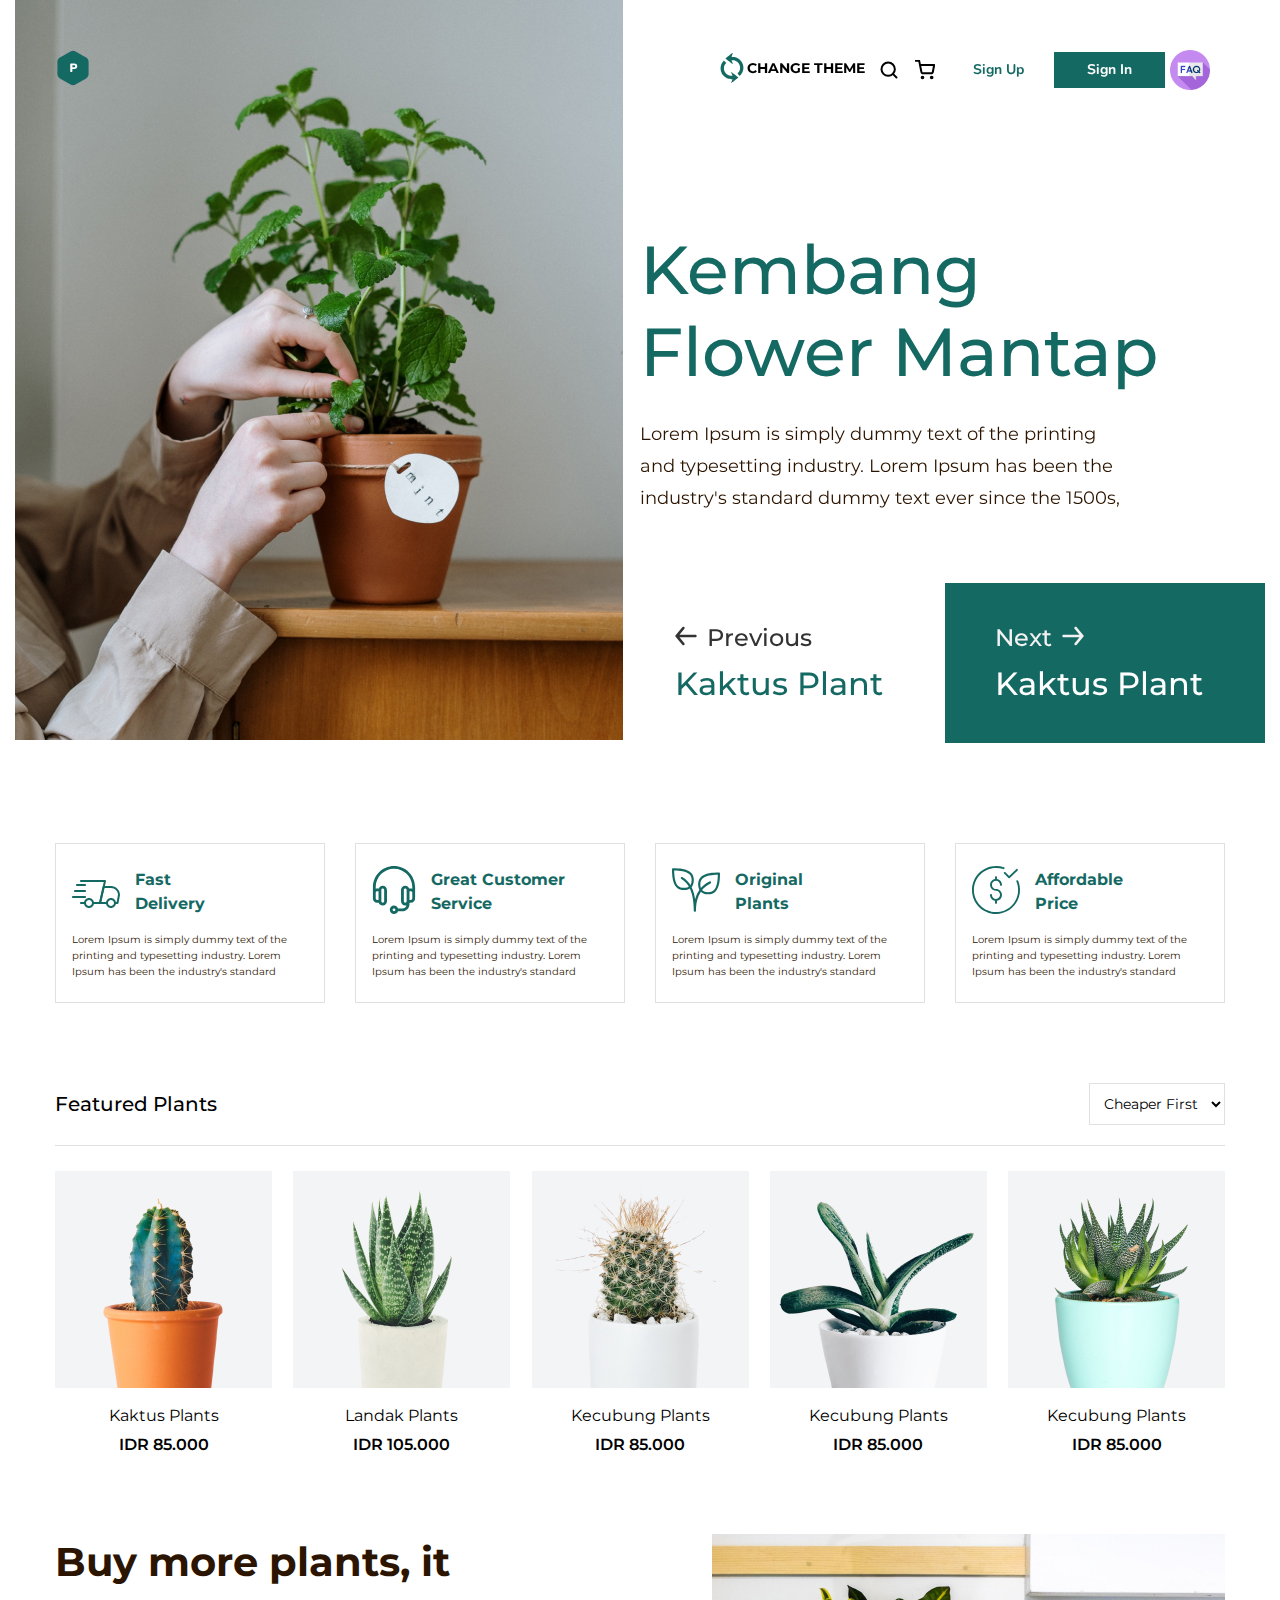
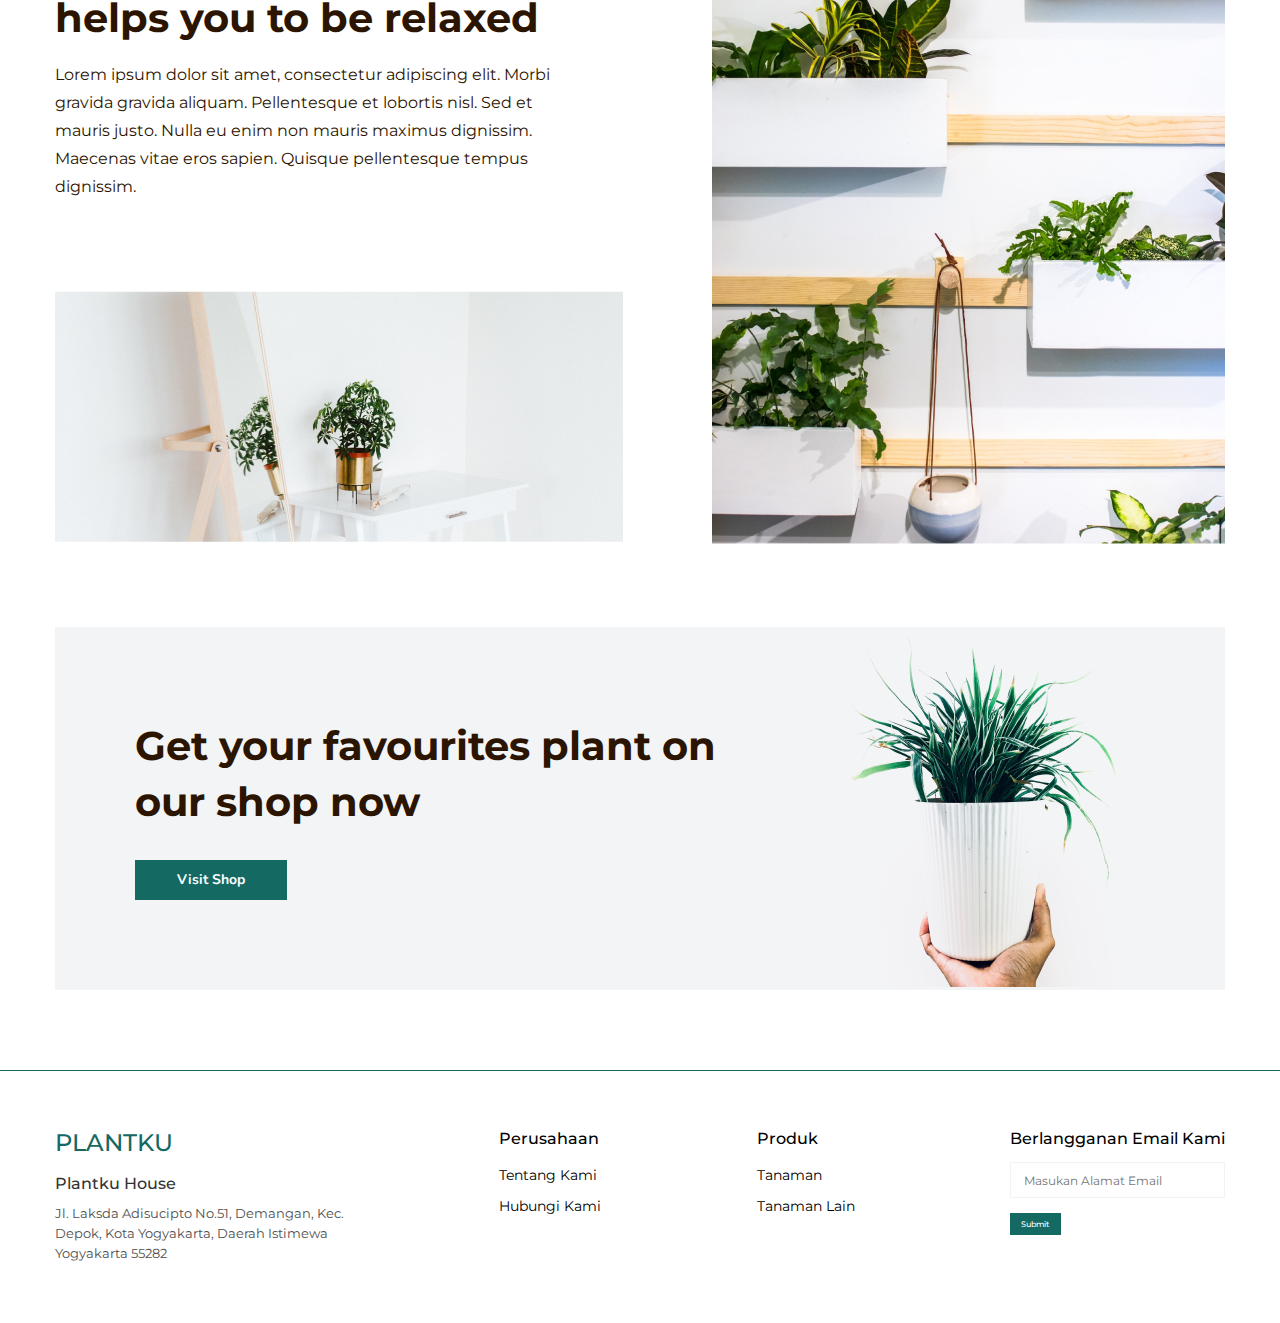
==== index.html @ d83f281a "First build. Added main page and FAQ modal window" ====
<!DOCTYPE html>
<html lang="en">
<head>
    <meta charset="UTF-8">
    <meta name="viewport" content="width=device-width, initial-scale=1.0">
    <title>Plant Shop</title>
    <link rel="preconnect" href="https://fonts.googleapis.com">
<link rel="preconnect" href="https://fonts.gstatic.com" crossorigin>
<link href="https://fonts.googleapis.com/css2?family=Montserrat:ital,wght@0,100..900;1,100..900&display=swap" rel="stylesheet">
<link rel="preconnect" href="https://fonts.gstatic.com" crossorigin>
<link href="https://fonts.googleapis.com/css2?family=Montserrat:ital,wght@0,100..900;1,100..900&family=Nunito:ital,wght@0,200..1000;1,200..1000&display=swap" rel="stylesheet">
<link rel="stylesheet" href="assets/css/itc-slider.css">
    <link rel="stylesheet" href="assets/css/style.css">
<link rel = "stylesheet" href = assets/css/FAQStyle.css>
</head>
<body>
    <!-- Header -->
<header class="header">
    <!-- Container -->
    <div class="container">
        <!-- Header wrap -->
        <div class="header-wrap">
            <!-- Logo -->
            <div class="logo">
                <svg width="36" height="36" viewBox="0 0 36 36" fill="none" xmlns="http://www.w3.org/2000/svg">
                    <path d="M15.5 1.44338C17.047 0.550211 18.953 0.550212 20.5 1.44338L31.0885 7.55662C32.6355 8.44979 33.5885 10.1004 33.5885 11.8868V24.1132C33.5885 25.8996 32.6355 27.5502 31.0885 28.4434L20.5 34.5566C18.953 35.4498 17.047 35.4498 15.5 34.5566L4.91154 28.4434C3.36454 27.5502 2.41154 25.8996 2.41154 24.1132V11.8868C2.41154 10.1004 3.36454 8.44979 4.91154 7.55662L15.5 1.44338Z" fill="#156963"/>
                    <path d="M16.2995 22.072C15.9635 22.072 15.6955 21.976 15.4955 21.784C15.3035 21.584 15.2075 21.316 15.2075 20.98V14.56C15.2075 14.232 15.2955 13.98 15.4715 13.804C15.6475 13.628 15.8995 13.54 16.2275 13.54H19.2995C20.2355 13.54 20.9635 13.78 21.4835 14.26C22.0035 14.732 22.2635 15.392 22.2635 16.24C22.2635 17.08 21.9995 17.74 21.4715 18.22C20.9515 18.7 20.2275 18.94 19.2995 18.94H17.4155V20.98C17.4155 21.316 17.3155 21.584 17.1155 21.784C16.9155 21.976 16.6435 22.072 16.2995 22.072ZM18.9995 17.284C19.4075 17.284 19.7075 17.2 19.8995 17.032C20.0995 16.864 20.1995 16.604 20.1995 16.252C20.1995 15.556 19.7995 15.208 18.9995 15.208H17.4155V17.284H18.9995Z" fill="white"/>
                    </svg> 
            </div>
            <div class="header-buttons">
                <button id="themeToggle" class="change-theme">
                    <div class="change-theme__icon">
                        <svg version="1.0" xmlns="http://www.w3.org/2000/svg"
                        width="30px" height="30px" viewBox="0 0 900.000000 980.000000"
                        preserveAspectRatio="xMidYMid meet">
                       
                       <g transform="translate(0.000000,980.000000) scale(0.100000,-0.100000)"
                       fill="#156963" stroke="none">
                       <path d="M4635 9778 c-162 -119 -1893 -1456 -2122 -1640 -178 -143 -189 -114
                       145 -380 273 -217 351 -277 734 -575 192 -149 293 -227 632 -488 408 -312 632
                       -475 657 -475 15 0 38 11 54 27 22 23 26 34 22 64 -5 40 -150 427 -299 804
                       -55 138 -109 272 -119 299 l-20 48 258 -6 c573 -16 679 -32 992 -153 495 -190
                       914 -532 1207 -983 357 -551 466 -1276 292 -1953 -98 -386 -305 -744 -617
                       -1072 -53 -55 -110 -116 -129 -136 l-33 -36 172 -204 c254 -301 453 -530 488
                       -563 l30 -29 40 27 c59 41 302 293 425 441 368 443 634 1029 735 1620 36 211
                       42 275 48 510 19 777 -199 1486 -657 2137 -191 272 -495 581 -775 788 -441
                       327 -948 545 -1485 639 -205 36 -326 44 -662 44 -181 0 -328 1 -328 3 0 2 68
                       176 151 386 163 415 275 715 285 764 8 39 -8 69 -49 94 -39 24 -35 24 -72 -2z"/>
                       <path d="M1743 7213 c-281 -302 -441 -527 -603 -853 -185 -371 -298 -753 -352
                       -1195 -20 -166 -17 -654 6 -820 90 -668 334 -1248 739 -1755 472 -592 1106
                       -1010 1848 -1220 268 -76 471 -103 884 -120 276 -11 365 -18 385 -30 11 -7
                       -20 -95 -139 -399 -257 -657 -289 -753 -261 -786 24 -28 58 -37 88 -21 142 73
                       2150 1626 2256 1744 26 29 15 63 -35 112 -94 91 -1278 995 -1979 1511 -268
                       197 -266 196 -314 158 -25 -19 -27 -26 -20 -63 8 -50 68 -221 159 -451 189
                       -481 266 -687 260 -694 -9 -8 -330 -6 -505 3 -358 19 -644 96 -970 261 -247
                       126 -455 281 -655 487 -272 280 -458 591 -579 965 -84 264 -112 481 -102 803
                       9 297 35 458 111 685 125 373 288 644 572 948 l64 68 -37 42 c-91 103 -696
                       737 -703 737 -4 0 -57 -53 -118 -117z"/>
                       </g>
                       </svg>
                    </div>
                    <div class="change-theme__text">Change theme</div>
                    </button>
                <div class="header-buttons__item">
                    <div class="search">
                        <button class="search__btn">
                            <svg width="20" height="20" viewBox="0 0 20 20" fill="none" xmlns="http://www.w3.org/2000/svg">
                                <path d="M9.16667 15.8333C12.8486 15.8333 15.8333 12.8486 15.8333 9.16667C15.8333 5.48477 12.8486 2.5 9.16667 2.5C5.48477 2.5 2.5 5.48477 2.5 9.16667C2.5 12.8486 5.48477 15.8333 9.16667 15.8333Z" stroke="#000000" stroke-width="2" stroke-linecap="round" stroke-linejoin="round"/>
                                <path d="M17.5 17.5L13.875 13.875" stroke="#000000" stroke-width="2" stroke-linecap="round" stroke-linejoin="round"/>
                                </svg>                                
                            </button>
                    </div>
                    <div class="cart">
                        <button class="cart__btn">
                            <svg width="20" height="20" viewBox="0 0 20 20" fill="none" xmlns="http://www.w3.org/2000/svg">
                                <g clip-path="url(#clip0_0_102)">
                                <path d="M7.50002 18.3333C7.96026 18.3333 8.33335 17.9602 8.33335 17.5C8.33335 17.0397 7.96026 16.6666 7.50002 16.6666C7.03978 16.6666 6.66669 17.0397 6.66669 17.5C6.66669 17.9602 7.03978 18.3333 7.50002 18.3333Z" stroke="black" stroke-width="2" stroke-linecap="round" stroke-linejoin="round"/>
                                <path d="M16.6666 18.3333C17.1269 18.3333 17.5 17.9602 17.5 17.5C17.5 17.0397 17.1269 16.6666 16.6666 16.6666C16.2064 16.6666 15.8333 17.0397 15.8333 17.5C15.8333 17.9602 16.2064 18.3333 16.6666 18.3333Z" stroke="black" stroke-width="2" stroke-linecap="round" stroke-linejoin="round"/>
                                <path d="M0.833313 0.833374H4.16665L6.39998 11.9917C6.47618 12.3754 6.6849 12.72 6.9896 12.9653C7.2943 13.2106 7.67556 13.3409 8.06665 13.3334H16.1666C16.5577 13.3409 16.939 13.2106 17.2437 12.9653C17.5484 12.72 17.7571 12.3754 17.8333 11.9917L19.1666 5.00004H4.99998" stroke="black" stroke-width="2" stroke-linecap="round" stroke-linejoin="round"/>
                                </g>
                                <defs>
                                <clipPath id="clip0_0_102">
                                <rect width="20" height="20" fill="white"/>
                                </clipPath>
                                </defs>
                                </svg>
                                
                        </button>
                    </div>
                    <div class="mobile-menu">
                        <span class="mobile-menu__item"></span>
                    </div>
                </div>
                <div class="header-buttons__item header-buttons__item--mobile">
<div class="sign-up"><a href="#" class="header-buttons__link sign-up--color js-open-modal" data-modal="1">Sign Up</a>  </div>
<div class="sign-in"><a href="#" class="header-buttons__link sign-in--color js-open-modal sign-in--bg" data-modal="2">Sign In</a></div>
                </div>
                <div class="header-buttonsFAQ">
                    <button id="FAQButton" class="FAQWindow">
                        <img src="assets\img\FAQ\faq.png" alt="FAQ Button">
                    </button>
                </div>
            </div>
        </div>
       <nav class="mobile-nav">
        <div class="mobile-nav__wrap">
            <div class="mobile-nav-items">
                <div class="mobile-nav__item">
                    <a href="#" class="mobile-nav__link">Главная</a>
                </div>
                <div class="mobile-nav__item">
                    <a href="#" class="mobile-nav__link">О нас</a>
                </div>
                <div class="mobile-nav__item">
                    <a href="#" class="mobile-nav__link">Товары</a>
                </div>
                <div class="mobile-nav__item">
                    <a href="#" class="mobile-nav__link">Контакты</a>
                </div>
            </div>
            <div class="mobile-nav-items mobile-nav__output">
                <div class="mobile-nav__item">
                    <a href="#" class="mobile-nav__link">Вход</a>
                </div>
                <div class="mobile-nav__item">
                    <a href="#" class="mobile-nav__link">Регистрация</a>
                </div>
            </div>
        </div>
       </nav>
    </div>
</header>
<!-- / end Header -->
<!-- Slider -->
<div class="slider">
    <!-- Container fluid -->
    <div class="container-fluid">
        <!-- Slider container -->
        <div class="itc-slider">
            <!-- Slider wrapper -->
            <div class="itc-slider-wrapper">
                <!-- Slider items -->
              <div class="itc-slider-items">
                <!-- Slider item -->
                <div class="itc-slider-item">
                    <div class="slider-item">
                        <div class="slider-item__image">
                            <img src="assets/img/slider/1.jpg" alt="" class="slider-item__img">
                        </div>
                        <div class="slider-item__content">
                            <div class="slider-item__content--title">
                                Kembang <br> Flower Mantap
                            </div>
                            <div class="slider-item__content--text">
                                Lorem Ipsum is simply dummy text of the printing <br> and typesetting industry. Lorem Ipsum has been the <br> industry's standard dummy text ever since the 1500s, 
                            </div>
                        </div>
                    </div>
                </div>
                 <!-- / end Slider item -->
                 <!-- Slider item -->
                <div class="itc-slider-item">
                    <div class="slider-item">
                        <div class="slider-item__image">
                            <img src="assets/img/slider/1.jpg" alt="" class="slider-item__img">
                        </div>
                        <div class="slider-item__content">
                            <div class="slider-item__content--title">
                                Kembang <br> Flower Mantap
                            </div>
                            <div class="slider-item__content--text">
                                Lorem Ipsum is simply dummy text of the printing <br> and typesetting industry. Lorem Ipsum has been the <br> industry's standard dummy text ever since the 1500s, 
                            </div>
                        </div>
                    </div>
                </div>
                <!-- /end Slider item -->
                <!-- Slider item -->
                <div class="itc-slider-item">
                    <div class="slider-item">
                        <div class="slider-item__image">
                            <img src="assets/img/slider/1.jpg" alt="" class="slider-item__img">
                        </div>
                        <div class="slider-item__content">
                            <div class="slider-item__content--title">
                                Kembang <br> Flower Mantap
                            </div>
                            <div class="slider-item__content--text">
                                Lorem Ipsum is simply dummy text of the printing <br> and typesetting industry. Lorem Ipsum has been the <br> industry's standard dummy text ever since the 1500s, 
                            </div>
                        </div>
                    </div>
                </div>
                <!-- /end Slider item -->
              </div>
              <!-- /end  Slider items -->
            </div>
            <!-- / end Slider wrapper -->
            <div class="slider-buttons">
                <div class="slider-buttons__items">
                    <button class="itc-slider-btn itc-slider-btn-prev">
                        <div class="slider__btn">
                            <div class="slider__btn--icon">
                                <svg width="22" height="20" viewBox="0 0 22 20" fill="none" xmlns="http://www.w3.org/2000/svg">
                                    <path d="M20.3331 8.66665H4.51982L9.35982 2.85331C9.58614 2.58103 9.69502 2.22998 9.66251 1.87742C9.63001 1.52485 9.45877 1.19963 9.18649 0.973314C8.9142 0.746996 8.56316 0.638114 8.21059 0.67062C7.85802 0.703126 7.5328 0.874359 7.30648 1.14665L0.639819 9.14665C0.594967 9.21028 0.554858 9.27713 0.519819 9.34665C0.519819 9.41331 0.51982 9.45331 0.426486 9.51998C0.366051 9.67286 0.334408 9.8356 0.333153 9.99998C0.334408 10.1644 0.366051 10.3271 0.426486 10.48C0.426486 10.5466 0.426486 10.5866 0.519819 10.6533C0.554858 10.7228 0.594967 10.7897 0.639819 10.8533L7.30648 18.8533C7.43185 19.0038 7.58883 19.1249 7.76628 19.2078C7.94373 19.2908 8.13727 19.3336 8.33315 19.3333C8.64469 19.3339 8.9466 19.2254 9.18649 19.0266C9.3215 18.9147 9.4331 18.7772 9.5149 18.6221C9.5967 18.467 9.6471 18.2972 9.6632 18.1226C9.6793 17.948 9.66079 17.7719 9.60873 17.6044C9.55667 17.4369 9.47209 17.2814 9.35982 17.1466L4.51982 11.3333H20.3331C20.6868 11.3333 21.0259 11.1928 21.276 10.9428C21.526 10.6927 21.6665 10.3536 21.6665 9.99998C21.6665 9.64636 21.526 9.30722 21.276 9.05717C21.0259 8.80712 20.6868 8.66665 20.3331 8.66665Z" fill="#333333"/>
                                    </svg>
                                    
                                    
                            </div>
                            <div class="slider__btn--text prev-btn">
                                Previous
                            </div>
                        </div>
                        <div class="slider-name prev-name">Kaktus Plant</div>
                    </button>
                </div>
                <div class="slider-buttons__items">
                    <button class="itc-slider-btn itc-slider-btn-next slider-next-bg">
                        <div class="slider__btn">
                            <div class="slider__btn--text next-btn">
                                Next
                            </div>
                            <div class="slider__btn--icon">
                                <svg width="22" height="20" viewBox="0 0 22 20" fill="none" xmlns="http://www.w3.org/2000/svg">
                                    <path d="M1.6666 11.3334H17.4799L12.6399 17.1467C12.4136 17.419 12.3047 17.77 12.3372 18.1226C12.3697 18.4752 12.541 18.8004 12.8133 19.0267C13.0856 19.253 13.4366 19.3619 13.7892 19.3294C14.1417 19.2969 14.4669 19.1256 14.6933 18.8534L21.3599 10.8534C21.4048 10.7897 21.4449 10.7229 21.4799 10.6534C21.4799 10.5867 21.4799 10.5467 21.5733 10.48C21.6337 10.3271 21.6653 10.1644 21.6666 10C21.6653 9.83563 21.6337 9.6729 21.5733 9.52002C21.5733 9.45335 21.5733 9.41335 21.4799 9.34669C21.4449 9.27717 21.4048 9.21032 21.3599 9.14669L14.6933 1.14669C14.5679 0.996178 14.4109 0.875137 14.2335 0.792175C14.056 0.709213 13.8625 0.666368 13.6666 0.666687C13.3551 0.666079 13.0531 0.774578 12.8133 0.973352C12.6783 1.08529 12.5666 1.22275 12.4848 1.37788C12.403 1.53301 12.3526 1.70275 12.3365 1.87739C12.3204 2.05203 12.339 2.22812 12.391 2.39559C12.4431 2.56306 12.5277 2.71862 12.6399 2.85335L17.4799 8.66669H1.6666C1.31298 8.66669 0.973837 8.80716 0.723789 9.05721C0.47374 9.30726 0.333265 9.6464 0.333265 10C0.333265 10.3536 0.47374 10.6928 0.723789 10.9428C0.973837 11.1929 1.31298 11.3334 1.6666 11.3334Z" fill="#F2F2F2"/>
                                    </svg>                                      
                            </div>
                           
                        </div>
                        <div class="slider-name next-name">Kaktus Plant</div>
                    </button>
                </div>
                
            </div>
            <!-- Кнопки для перехода к предыдущему и следующему слайду -->
            
          </div>
          <!-- / end Slider container -->
    </div>
    <!-- / end Container fluid -->
</div>
<!-- / end Slider -->
<!-- features -->
<div class="features">
    <div class="container">
        <div class="features-items">
            <!-- features item -->
            <div class="features-item">
                <div class="features-item__header">
                    <div class="features-item__icon">
                        <svg width="48" height="48" viewBox="0 0 48 48" fill="none" xmlns="http://www.w3.org/2000/svg">
                            <g clip-path="url(#clip0_0_20)">
                            <path d="M13.0001 38H9.00006C8.44806 38 8.00006 37.552 8.00006 37C8.00006 36.448 8.44806 36 9.00006 36H13.0001C13.5521 36 14.0001 36.448 14.0001 37C14.0001 37.552 13.5521 38 13.0001 38Z" fill="#156963"/>
                            <path d="M45.5 38H43C42.448 38 42 37.552 42 37C42 36.448 42.448 36 43 36H44.67L46.018 28.816C46 25.14 42.86 22 39 22H32.434L29.252 36H35C35.552 36 36 36.448 36 37C36 37.552 35.552 38 35 38H28C27.696 38 27.408 37.862 27.218 37.624C27.028 37.388 26.956 37.076 27.024 36.78L30.66 20.78C30.764 20.322 31.168 20 31.636 20H39C43.962 20 48 24.038 48 29L46.482 37.184C46.394 37.658 45.982 38 45.5 38Z" fill="#156963"/>
                            <path d="M38.9999 42C36.2439 42 33.9999 39.758 33.9999 37C33.9999 34.242 36.2439 32 38.9999 32C41.7559 32 43.9999 34.242 43.9999 37C43.9999 39.758 41.7559 42 38.9999 42ZM38.9999 34C37.3459 34 35.9999 35.346 35.9999 37C35.9999 38.654 37.3459 40 38.9999 40C40.6539 40 41.9999 38.654 41.9999 37C41.9999 35.346 40.6539 34 38.9999 34Z" fill="#156963"/>
                            <path d="M17 42C14.244 42 12 39.758 12 37C12 34.242 14.244 32 17 32C19.756 32 22 34.242 22 37C22 39.758 19.756 42 17 42ZM17 34C15.346 34 14 35.346 14 37C14 38.654 15.346 40 17 40C18.654 40 20 38.654 20 37C20 35.346 18.654 34 17 34Z" fill="#156963"/>
                            <path d="M12.9999 20H4.99994C4.44794 20 3.99994 19.552 3.99994 19C3.99994 18.448 4.44794 18 4.99994 18H12.9999C13.5519 18 13.9999 18.448 13.9999 19C13.9999 19.552 13.5519 20 12.9999 20Z" fill="#156963"/>
                            <path d="M13.0001 26H3.00006C2.44806 26 2.00006 25.552 2.00006 25C2.00006 24.448 2.44806 24 3.00006 24H13.0001C13.5521 24 14.0001 24.448 14.0001 25C14.0001 25.552 13.5521 26 13.0001 26Z" fill="#156963"/>
                            <path d="M13 32H1C0.448 32 0 31.552 0 31C0 30.448 0.448 30 1 30H13C13.552 30 14 30.448 14 31C14 31.552 13.552 32 13 32Z" fill="#156963"/>
                            <path d="M28.0001 38H21.0001C20.4481 38 20.0001 37.552 20.0001 37C20.0001 36.448 20.4481 36 21.0001 36H27.2021L31.7461 16H9.00006C8.44806 16 8.00006 15.552 8.00006 15C8.00006 14.448 8.44806 14 9.00006 14H33.0001C33.3041 14 33.5921 14.138 33.7821 14.376C33.9721 14.612 34.0441 14.924 33.9761 15.22L28.9761 37.22C28.8721 37.678 28.4661 38 28.0001 38Z" fill="#156963"/>
                            </g>
                            <defs>
                            <clipPath id="clip0_0_20">
                            <rect width="48" height="48" fill="white"/>
                            </clipPath>
                            </defs>
                            </svg>
                            
                    </div>
                    <div class="features-item__title">Fast <br> Delivery</div>
                </div>
                <div class="features-item__text">
                    Lorem Ipsum is simply dummy text of the printing and typesetting industry. Lorem Ipsum has been the industry's standard 
                </div>
            </div>
            <!-- / end features item -->
            <!-- features item -->
            <div class="features-item">
                <div class="features-item__header">
                    <div class="features-item__icon">
                        <svg width="44" height="48" viewBox="0 0 44 48" fill="none" xmlns="http://www.w3.org/2000/svg">
                            <path d="M22 0C10.3689 0 0.90625 9.46266 0.90625 21.0938C0.90625 22.3827 0.90625 32.3539 0.90625 32.5312C0.90625 34.8575 2.79878 36.75 5.125 36.75H6.77313C7.35363 38.3867 8.91672 39.5625 10.75 39.5625C13.0762 39.5625 14.9688 37.67 14.9688 35.3438V23.9062C14.9688 21.58 13.0762 19.6875 10.75 19.6875C8.91672 19.6875 7.35363 20.8633 6.77313 22.5H5.125C4.63197 22.5 4.15891 22.5858 3.71875 22.7419V21.0938C3.71875 11.0135 11.9197 2.8125 22 2.8125C32.0803 2.8125 40.2812 11.0135 40.2812 21.0938V22.7419C39.8411 22.5858 39.368 22.5 38.875 22.5H37.2269C36.6464 20.8633 35.0833 19.6875 33.25 19.6875C30.9238 19.6875 29.0312 21.58 29.0312 23.9062V35.3438C29.0312 37.67 30.9238 39.5625 33.25 39.5625C33.6757 39.5625 34.0867 39.4986 34.4745 39.3807C33.9484 41.1115 32.338 42.375 30.4375 42.375H25.9769C25.3964 40.7383 23.8333 39.5625 22 39.5625C19.6738 39.5625 17.7812 41.455 17.7812 43.7812C17.7812 46.1075 19.6738 48 22 48C23.8333 48 25.3964 46.8242 25.9769 45.1875H30.4375C34.3145 45.1875 37.4688 42.0333 37.4688 38.1562V36.75H38.875C41.2012 36.75 43.0938 34.8575 43.0938 32.5312C43.0938 32.3565 43.0938 22.3817 43.0938 21.0938C43.0938 9.46266 33.6311 0 22 0ZM9.34375 23.9062C9.34375 23.1308 9.97459 22.5 10.75 22.5C11.5254 22.5 12.1562 23.1308 12.1562 23.9062V35.3438C12.1562 36.1192 11.5254 36.75 10.75 36.75C9.97459 36.75 9.34375 36.1192 9.34375 35.3438V23.9062ZM5.125 25.3125H6.53125V33.9375H5.125C4.34959 33.9375 3.71875 33.3067 3.71875 32.5312V26.7188C3.71875 25.9433 4.34959 25.3125 5.125 25.3125ZM22 45.1875C21.2246 45.1875 20.5938 44.5567 20.5938 43.7812C20.5938 43.0058 21.2246 42.375 22 42.375C22.7754 42.375 23.4062 43.0058 23.4062 43.7812C23.4062 44.5567 22.7754 45.1875 22 45.1875ZM34.6562 35.3438C34.6562 36.1192 34.0254 36.75 33.25 36.75C32.4746 36.75 31.8438 36.1192 31.8438 35.3438V23.9062C31.8438 23.1308 32.4746 22.5 33.25 22.5C34.0254 22.5 34.6562 23.1308 34.6562 23.9062V35.3438ZM40.2812 32.5312C40.2812 33.3067 39.6504 33.9375 38.875 33.9375H37.4688V25.3125H38.875C39.6504 25.3125 40.2812 25.9433 40.2812 26.7188V32.5312Z" fill="#156963"/>
                            </svg>                            
                            
                    </div>
                    <div class="features-item__title">Great Customer <br> Service</div>
                </div>
                <div class="features-item__text">
                    Lorem Ipsum is simply dummy text of the printing and typesetting industry. Lorem Ipsum has been the industry's standard 
                </div>
            </div>
            <!-- / end features item -->
             <!-- features item -->
             <div class="features-item">
                <div class="features-item__header">
                    <div class="features-item__icon">
                        <svg width="48" height="48" viewBox="0 0 48 48" fill="none" xmlns="http://www.w3.org/2000/svg">
                            <g clip-path="url(#clip0_0_45)">
                            <path d="M19.2976 6.88197C15.1042 2.69072 6.89824 2.20471 1.0898 2.20471C0.488251 2.20471 0 2.69286 0 3.29441C0 9.10285 0.483858 17.3088 4.67726 21.5023C6.44708 23.2721 9.16061 24.0633 11.8501 24.0633C14.7729 24.0633 17.6695 23.1283 19.2976 21.5002C22.4209 18.3769 22.9942 10.5763 19.2976 6.88197ZM17.7567 19.9614C15.4246 22.2912 8.94922 22.6901 6.22047 19.9614C2.83562 16.5766 2.24928 9.70011 2.18604 4.39076C7.4954 4.454 14.3719 5.04022 17.7566 8.42508C20.4855 11.1538 20.0866 17.6315 17.7567 19.9614Z" fill="#156963"/>
                            <path d="M46.9104 6.51575C41.102 6.51575 32.896 6.9996 28.7025 11.193C25.0061 14.8873 25.5792 22.6879 28.7025 25.8112C30.3306 27.4372 33.2251 28.3722 36.1479 28.3722C38.8374 28.3722 41.5488 27.5832 43.3229 25.8135C47.5141 21.6201 48.0001 13.4141 48.0001 7.60555C48.0002 7.004 47.512 6.51575 46.9104 6.51575ZM41.7776 24.2702C39.0489 26.999 32.5712 26.6001 30.2414 24.2702C27.9115 21.9403 27.5126 15.4627 30.2414 12.734C33.6262 9.34911 40.5026 8.76289 45.812 8.69965C45.7488 14.0111 45.1625 20.8876 41.7776 24.2702Z" fill="#156963"/>
                            <path d="M39.0397 15.9489C38.7825 15.4018 38.0458 15.2144 37.5031 15.4671C29.1446 19.3969 25.0383 26.2493 23.1726 33.2936C20.8644 18.3157 14.1885 13.7496 11.3573 11.8121C11.0042 11.5701 10.7296 11.3936 10.5771 11.2432C10.152 10.8182 9.46109 10.8182 9.03608 11.2432C8.61107 11.6682 8.61107 12.3592 9.03608 12.7842C9.25186 12.9978 9.62456 13.2659 10.128 13.6102C13.3189 15.7919 21.7951 21.5917 21.7951 44.7057C21.7951 45.3073 22.2833 45.7955 22.8849 45.7955C23.4864 45.7955 23.9747 45.3073 23.9747 44.708C23.9747 35.3687 26.4834 23.0564 38.4316 17.4419C38.4316 17.4398 38.6081 17.3569 38.6081 17.3569C39.1508 17.0997 39.2968 16.4937 39.0397 15.9489Z" fill="#156963"/>
                            </g>
                            <defs>
                            <clipPath id="clip0_0_45">
                            <rect width="48" height="48" fill="white"/>
                            </clipPath>
                            </defs>
                            </svg>
                                                    
                            
                    </div>
                    <div class="features-item__title">Original <br> Plants</div>
                </div>
                <div class="features-item__text">
                    Lorem Ipsum is simply dummy text of the printing and typesetting industry. Lorem Ipsum has been the industry's standard 
                </div>
            </div>
            <!-- / end features item -->
             <!-- features item -->
             <div class="features-item">
                <div class="features-item__header">
                    <div class="features-item__icon">
                        <svg width="48" height="48" viewBox="0 0 48 48" fill="none" xmlns="http://www.w3.org/2000/svg">
                            <g clip-path="url(#clip0_0_61)">
                            <path d="M24 47.9999C37.2341 47.9999 48 37.234 48 23.9999C48.0058 20.8256 47.3782 17.6821 46.1531 14.7536C46.0244 14.4379 45.7357 14.2149 45.3978 14.171C45.0593 14.1265 44.723 14.2668 44.5169 14.5386C44.3114 14.8108 44.2669 15.1726 44.4015 15.4861C45.5297 18.1826 46.1075 21.0772 46.1017 23.9999C46.1017 36.1869 36.187 46.1016 24 46.1016C11.813 46.1016 1.8983 36.1869 1.8983 23.9999C1.8983 11.8129 11.813 1.8982 24 1.8982C26.4767 1.89502 28.9364 2.30922 31.2754 3.12384C31.5959 3.23771 31.9534 3.17098 32.2113 2.94905C32.4693 2.72765 32.589 2.38443 32.5249 2.05021C32.4608 1.716 32.2225 1.44163 31.9004 1.33146C29.3602 0.446928 26.6896 -0.00328333 24 -0.000105363C10.7659 -0.000105363 0 10.7658 0 23.9999C0 37.234 10.7659 47.9999 24 47.9999Z" fill="#156963"/>
                            <path d="M33.4094 6.17269C33.0387 5.80193 32.4375 5.80193 32.0667 6.17269C31.6965 6.54345 31.6965 7.14462 32.0667 7.51538L36.4836 11.9322C36.8485 12.2972 37.4375 12.3035 37.8104 11.9471L45.5969 4.51009C45.8459 4.2765 45.9502 3.92746 45.8708 3.59589C45.7908 3.26432 45.5392 3.00055 45.2113 2.90574C44.884 2.81093 44.5307 2.89939 44.286 3.1372L37.17 9.93381L33.4094 6.17269Z" fill="#156963"/>
                            <path d="M24 14.8194C26.2405 14.822 28.0562 16.6377 28.0588 18.8782C28.0588 19.4025 28.4836 19.8273 29.008 19.8273C29.5323 19.8273 29.9571 19.4025 29.9571 18.8782C29.9534 15.956 27.8332 13.4666 24.9492 12.9974V11.1186C24.9492 10.5943 24.5244 10.1695 24 10.1695C23.4756 10.1695 23.0509 10.5943 23.0509 11.1186V12.9974C19.9862 13.4936 17.8162 16.2595 18.0646 19.3543C18.3125 22.4486 20.8957 24.8337 24 24.8347C26.232 24.8347 28.0456 26.6372 28.0583 28.8697C28.0715 31.1017 26.2791 32.9253 24.0472 32.9513C24.0313 32.9502 24.0159 32.9486 24 32.9486C23.9841 32.9486 23.9688 32.9502 23.9529 32.9513C21.7309 32.9232 19.9439 31.1155 19.9412 28.8935C19.9412 28.3692 19.5164 27.9444 18.9921 27.9444C18.4677 27.9444 18.0429 28.3692 18.0429 28.8935C18.0466 31.8157 20.1663 34.3051 23.0509 34.7744V36.8814C23.0509 37.4057 23.4756 37.8305 24 37.8305C24.5244 37.8305 24.9492 37.4057 24.9492 36.8814V34.7744C28.0143 34.2797 30.1854 31.5127 29.937 28.4179C29.6891 25.3231 27.1049 22.9375 24 22.9375C22.5445 22.9454 21.1955 22.1737 20.4656 20.9147C19.7352 19.6552 19.7352 18.1017 20.4656 16.8422C21.1955 15.5832 22.5445 14.8114 24 14.8199V14.8194Z" fill="#156963"/>
                            </g>
                            <defs>
                            <clipPath id="clip0_0_61">
                            <rect width="48" height="48" fill="white"/>
                            </clipPath>
                            </defs>
                            </svg>
                            
                                                    
                            
                    </div>
                    <div class="features-item__title">Affordable <br> Price</div>
                </div>
                <div class="features-item__text">
                    Lorem Ipsum is simply dummy text of the printing and typesetting industry. Lorem Ipsum has been the industry's standard 
                </div>
            </div>
            <!-- / end features item -->
        </div>
    </div>
</div>
<!-- / end features -->
<!-- products -->
<div class="products">
<div class="container">
    <div class="products-header">
        <div class="products-title">
            Featured Plants
        </div>
        <div class="products-choice">
        <div class="choice-form">
            <form action="" class="form-choice">
                <select name="" id="">
                    <option value="">Cheaper First</option>
                    <option value="">Value 2</option>
                    <option value="">Value 3</option>
                    <option value="">Value 4</option>
                  </select>
            </form>
        </div>
        </div>
    </div>
    <div class="products-items">
        <!-- product item -->
        <div class="product-item">
            <div class="product-item__image">
                <img src="assets/img/featured-plants/1.jpg" alt="" srcset="">
            </div>
            <div class="product-item__title">
             <a href="#" class="product-item__link">Kaktus Plants</a>   
            </div>
            <div class="product-item__price">IDR 85.000</div>
        </div>
        <!-- / end product item -->
        <!-- product item -->
        <div class="product-item">
            <div class="product-item__image">
                <img src="assets/img/featured-plants/2.jpg" alt="" srcset="">
            </div>
            <div class="product-item__title">
                <a href="#" class="product-item__link">Landak Plants</a>
            </div>
            <div class="product-item__price">IDR 105.000</div>
        </div>
        <!-- / end product item -->
        <!-- product item -->
        <div class="product-item">
            <div class="product-item__image">
                <img src="assets/img/featured-plants/3.jpg" alt="" srcset="">
            </div>
            <div class="product-item__title">
                <a href="#" class="product-item__link">Kecubung Plants</a>
            </div>
            <div class="product-item__price">IDR 85.000</div>
        </div>
        <!-- / end product item -->
        <!-- product item -->
        <div class="product-item">
            <div class="product-item__image">
                <img src="assets/img/featured-plants/4.jpg" alt="" srcset="">
            </div>
            <div class="product-item__title">
                <a href="#" class="product-item__link">Kecubung Plants</a>
            </div>
            <div class="product-item__price">IDR 85.000</div>
        </div>
        <!-- / end product item -->
        <!-- product item -->
        <div class="product-item">
            <div class="product-item__image">
                <img src="assets/img/featured-plants/5.jpg" alt="" srcset="">
            </div>
            <div class="product-item__title">
                <a href="#" class="product-item__link">Kecubung Plants</a>
            </div>
            <div class="product-item__price">IDR 85.000</div>
        </div>
        <!-- / end product item -->
    </div>
</div>
</div>
<!-- / end products -->
<!-- buy plants -->
<div class="buy-plants">
<div class="container">
<div class="buy-plants-wrapper">
<div class="buy-plants-item">
<div class="buy-plants__title">
    Buy more plants, it <br> helps you to be relaxed 
</div>
<div class="buy-plants__text">
    Lorem ipsum dolor sit amet, consectetur adipiscing elit. Morbi <br> gravida gravida aliquam. Pellentesque et lobortis nisl. Sed et <br> mauris justo. Nulla eu enim non mauris maximus dignissim. <br> Maecenas vitae eros sapien. Quisque pellentesque tempus <br> dignissim.
</div>
<div class="buy-plants-image buy-plants__top">
    <img src="assets/img/buy-plants/1.jpg" alt="">
</div>
</div>

<div class="buy-plants-item">
    <div class="buy-plants-image buy-plants__right">
        <img src="assets/img/buy-plants/2.jpg" alt="">
    </div>
</div>
</div>
</div>
</div>

<!-- / end buy plants -->
<div class="plants-banner">
<div class="container">
    <div class="plants-banner-wrap">
<div class="plants-banner__content">
    <div class="plants-banner__title">
        Get your favourites plant on <br> our shop now
    </div>
    <div class="plants-banner__button">
        <a href="#" class="plants-banner__link">Visit Shop</a>
    </div>
</div>
<div class="plants-banner__image">
    <img src="assets/img/shop.png" alt="">
</div>
    </div>
</div>
</div>
<div id="FAQModal" class="FAQModalClass">
    <div class="FAQ_modal_content">
      <div id = "MainModal" class="rounded-rectangle">
        <div class="FAQHeader">
            <span>FREQUENTLY ASKED QUESTIONS</span>
            <button class="btnClose">
                X
              </button>
        </div>
        <div class="FAQBar">
        <div class = "FAQButtonsContainer">
            <button class="faq-button" data-content="CactusFaqContent" alt="CactusButton">
                <img src="assets/img/FAQ/cactus.png">
                <div class="ButtonH1">
                    <a>Какие виды цветов <br> вы продаете?</a>
                </div>
                <div class="ButtonH2">
                    <a>Ознакомьтесь с нашим широким <br> ассортиментом растений</a>
                </div>
            </button>
            <button class="faq-button" data-content="TimeFaqContent" alt="TimeButton">
                <img src="assets/img/FAQ/hourglass.png">
                <div class="ButtonH1">
                    <a>Как долго будут свежими <br> купленные цветы?</a>
                </div>
                <div class="ButtonH2">
                    <a>Узнайте сроки хранения <br>наших растений</a>
                </div>
            </button>
            <button class="faq-button" data-content="PackageFaqContent" alt="DeliveryButton">
                <img src="assets/img/FAQ/package.png">
                <div class="ButtonH1">
                    <a>А что у нас интересного<br>по доставке?</a>
                </div>
                <div class="ButtonH2">
                    <a>Узнайте о лучшей доставке<br>страны</a>
                </div>
            </button>
            <button class="faq-button" data-content="CreditCardFaqContent" alt="CreditsButton">
                <img src="assets/img/FAQ/credit-card.png">
                <div class="ButtonH1">
                    <a>Какие способы оплаты <br> вы можете предложить?</a>
                </div>
                <div class="ButtonH2">
                    <a>Выберите удобный способ<br> оплаты для вас </a>
                </div>
            </button>
        </div>
        <div class = "FAQInfo">
            <div class="FAQInfoHeader">
                <img src="assets\img\FAQ\cactus.png" alt="" class="FAQInfo-image">
                <div class="FAQ_text">
                    <div class="FAQInfoH1">
                        <a>Какие способы оплаты вы можете предложить?</a>
                    </div>
                    <div class="FAQInfoH2">
                        <a>Выберите удобный способ оплаты для вас </a>
                    </div>
                </div>
            </div>
            <div class="FAQSectionInformation">
                <div class="FlowersFAQ">
                    <div class="Flower" alt = "Rose">
                        <div class="FlowerFAQH1" alt = "ChangableText">
                            <a> Розы </a>
                        </div>
                        <div class="FAQDesignLine">
                        </div>
                        <div class="FlowerFAQText">
                            <a> Классика цветочного мира. У нас вы найдете розы различных 
                                расцветок, от нежных пастельных тонов до насыщенных 
                                красных. Мы поставляем розы как местного, так и 
                                импортного производства. </a>
                        </div>
                    </div>
                    <div class="Flower" alt = "Lilii">
                        <div class="FlowerFAQH1">
                            <a> Лилии </a>
                        </div>
                        <div class="FAQDesignLine" >
                        </div>
                        <div class="FlowerFAQText">
                            <a> Великолепные цветы с завораживающей формой и 
                                насыщенным ароматом. В продаже лилии Ориентальные, 
                                Азиатские, Трубчатые и другие разновидности. </a>
                        </div>
                    </div>
                    <div class="Flower" alt = "Gwozdiki">
                        <div class="FlowerFAQH1">
                            <a> Гвоздики </a>
                        </div>
                        <div class="FAQDesignLine" >
                        </div>
                        <div class="FlowerFAQText">
                            <a> Яркие, долговечные цветы, широко используемые 
                                в букетах и композициях. Мы предлагаем классические 
                                гвоздики, а также необычные сорта с махровыми и крупными 
                                цветками. </a>
                        </div>
                    </div>
                    <div class="Flower" alt = "Tulpanu">
                        <div class="FlowerFAQH1">
                            <a> Тюльпаны </a>
                        </div>
                        <div class="FAQDesignLine" >
                        </div>
                        <div class="FlowerFAQText">
                            <a> Весенние цветы с широкой палитрой цветов, от нежных 
                                пастельных до насыщенных ярких оттенков. </a>
                        </div>
                    </div>
                </div>
            </div>
            </div>
            
        </div>
    </div>
    </div>
  </div>

<footer class="footer">
    <div class="container">
        <div class="footer-wrap">
            <div class="footer-item">
                <div class="footer-name">plantku</div>
                <div class="footer-location">Plantku House</div>
                <div class="footer-address">Jl. Laksda Adisucipto No.51, Demangan, Kec. <br> Depok, Kota Yogyakarta, Daerah Istimewa <br> Yogyakarta 55282</div>
            </div>
            <div class="footer-item">
                <div class="footer-title">Perusahaan</div>
                <ul class="footer-list">
                    <li class="footer-list__item"> <a href="#" class="footer-list__link">Tentang Kami</a> </li>
                    <li class="footer-list__item"> <a href="#" class="footer-list__link">Hubungi Kami</a> </li>
                </ul>
            </div>
            <div class="footer-item">
                <div class="footer-title">Produk</div>
                <ul class="footer-list">
                    <li class="footer-list__item"> <a href="#" class="footer-list__link">Tanaman</a> </li>
                    <li class="footer-list__item"> <a href="#" class="footer-list__link">Tanaman Lain</a> </li>
                </ul>
            </div>
            <div class="footer-item">
                <div class="footer-title">Berlangganan Email Kami</div>
                <div class="footer-form">
                    <form action="#" class="form-footer">
                        <div class="form-footer__item">
                            <input class="form-footer__input" type="text" name="" id="" placeholder="Masukan Alamat Email">
                        </div>
                        <div class="form-footer__item">
                            <button type="submit" class="form-footer__btn">Submit</button>
                        </div>
                    </form>
                </div>
            </div>
        </div>
    </div>
</footer>
<div class="modal" data-modal="1">
    <!--   Svg иконка для закрытия окна  -->
    <svg class="modal__cross js-modal-close" xmlns="http://www.w3.org/2000/svg"  viewBox="0 0 24 24"><path d="M23.954 21.03l-9.184-9.095 9.092-9.174-2.832-2.807-9.09 9.179-9.176-9.088-2.81 2.81 9.186 9.105-9.095 9.184 2.81 2.81 9.112-9.192 9.18 9.1z"/></svg>
   <div class="modal-title">Sign Up</div>
   <div class="form-registration">
    <form action="" class="form-reg">
        <div class="reg-form__item">
            <input type="text" name="" id="" placeholder="Name">
        </div>
        <div class="reg-form__item">
            <input type="email" name="" id="" placeholder="Email">
        </div>
        <div class="reg-form__item">
            <input type="password" name="" id="" placeholder="Password">
        </div>
        <div class="reg-form__item">
            <input type="password" name="" id="" placeholder="Re-enter Password">
        </div>
        <div class="reg-form__item">
            <button type="submit">Register</button>
        </div>
    </form>
   </div>
 </div>
 <div class="modal" data-modal="2">
    <!--   Svg иконка для закрытия окна  -->
    <svg class="modal__cross js-modal-close" xmlns="http://www.w3.org/2000/svg"  viewBox="0 0 24 24"><path d="M23.954 21.03l-9.184-9.095 9.092-9.174-2.832-2.807-9.09 9.179-9.176-9.088-2.81 2.81 9.186 9.105-9.095 9.184 2.81 2.81 9.112-9.192 9.18 9.1z"/></svg>
   <div class="modal-title">Sign In</div>
   <div class="form-registration">
    <form action="" class="form-reg">
        <div class="reg-form__item">
            <input type="text" name="" id="" placeholder="Name">
        </div>
        <div class="reg-form__item">
            <input type="password" name="" id="" placeholder="Password">
        </div>
        <div class="reg-form__item">
            <button type="submit">Auth</button>
        </div>
    </form>
   </div>
 </div>
 <div class="overlay js-overlay-modal"></div>
    <script src="assets/js/itc-slider.min.js"></script>
    <script src="assets/js/scripts.js"></script>
    <script src="assets/js/FAQModal.js"></script>
</div>
</div>
</body>
</html>
---- assets/css/itc-slider.css ----
/**
 * ItcSlider
 * @version 1.0.1
 * @author https://github.com/itchief
 * @copyright Alexander Maltsev 2020 - 2023
 * @license MIT (https://github.com/itchief/ui-components/blob/master/LICENSE)
 * @tutorial https://itchief.ru/javascript/slider
 */

.itc-slider {
  position: relative;
}

.itc-slider-wrapper {
  overflow: hidden;
  background-color: #eee;
}

.itc-slider-items {
  display: flex;
  transition: transform 0.5s ease;
  will-change: transform;
}

.itc-slider-transition-none {
  transition: none;
}

.itc-slider-item {
  flex: 0 0 100%;
  max-width: 100%;
  user-select: none;
  will-change: transform;
}

/* кнопки влево и вправо */


.itc-slider-btn-hide {
  display: none;
}

.itc-slider-btn-prev {
  left: 0;
}

.itc-slider-btn-next {
  right: 0;
}



/* индикаторы */
.itc-slider-indicators {
  position: absolute;
  right: 0;
  bottom: 0;
  left: 0;
  z-index: 15;
  display: flex;
  justify-content: center;
  margin: 0 15%;
  padding-left: 0;
  list-style: none;
}

.itc-slider-indicator {
  flex: 0 1 auto;
  box-sizing: content-box;
  width: 30px;
  height: 5px;
  margin-right: 3px;
  margin-left: 3px;
  text-indent: -999px;
  background-color: rgb(255 255 255 / 50%);
  background-clip: padding-box;
  border-top: 15px solid transparent;
  border-bottom: 15px solid transparent;
  cursor: pointer;
}

.itc-slider-indicator-active {
  background-color: rgb(255 255 255 / 90%);
}
---- assets/css/style.css ----
@charset "UTF-8";
body {
  font-family: "Montserrat", sans-serif;
  font-size: 14px;
  color: #000;
}
body.light-theme {
  background-color: #ffffff;
  color: #000000;
}
body.dark-theme {
  background-color: #121212;
  color: #ffffff;
}
body.dark-theme .features-item__text {
  color: #fff;
}
body.dark-theme .product-item__link {
  color: #fff;
}
body.dark-theme .buy-plants__title {
  color: #fff;
}
body.dark-theme .buy-plants__text {
  color: #fff;
}
body.dark-theme .slider-item__content--title {
  color: #fff;
}
body.dark-theme .slider-item__content--text {
  color: #fff;
}
body.dark-theme .prev-btn {
  color: #fff;
}
body.dark-theme .footer-name {
  color: #fff;
}
body.dark-theme .footer-location {
  color: #fff;
}
body.dark-theme .footer-address {
  color: #fff;
}
body.dark-theme .footer-list__link {
  color: #fff;
}
body.dark-theme .change-theme__text {
  color: #fff;
}
body.dark-theme .rounded-rectangle{
  background-color: #151515;
  border-color: #383a3b;
  color: white;
}
body.dark-theme .faq-button{
  background-color: #111112;
}
body.dark-theme .ButtonH1{
  color: #d0d0d0;
}
body.dark-theme .FAQInfo{
  background-color: #111112;
}
body.dark-theme .FlowerFAQH1{
  color: white;
}
body.dark-theme .FlowerFAQText{
  color: #adaeb5;
}
body.dark-theme .FAQInfoH1{
  color: white;
}

.change-theme {
  background: none;
  border: none;
  display: flex;
  align-items: center;
  cursor: pointer;
  margin-left: 10px;
}

.change-theme__text {
  padding-bottom: 4px;
  font-size: 14px;
  font-weight: 700;
  text-transform: uppercase;
}

.overlay {
  opacity: 0;
  visibility: hidden;
  position: fixed;
  top: 0;
  left: 0;
  width: 100%;
  height: 100%;
  background-color: rgba(0, 0, 0, 0.5);
  z-index: 20;
  transition: 0.3s all;
}

/* Стили для модальных окон */
.modal {
  /* Скрываем окна  */
  opacity: 0;
  visibility: hidden;
  /*  Установаем ширину окна  */
  width: 100%;
  max-width: 500px;
  /*  Центрируем и задаем z-index */
  position: fixed;
  top: 25%;
  left: 50%;
  transform: translate(-50%, -50%);
  z-index: 30; /* Должен быть выше чем у подложки*/
  /*  Побочные стили   */
  box-shadow: 0 3px 10px -0.5px rgba(0, 0, 0, 0.2);
  text-align: center;
  padding: 30px;
  border-radius: 3px;
  background-color: #fff;
  transition: 0.3s all;
  z-index: 9999;
}

.modal-title {
  color: #156963;
  font-size: 18px;
  font-weight: 700;
  margin-bottom: 10px;
}

.reg-form__item {
  margin-bottom: 15px;
}
.reg-form__item input {
  border: 1px solid #F2F2F2;
  height: 32px;
  padding-left: 13px;
}
.reg-form__item button {
  background: #156963;
  width: 135px;
  height: 40px;
  color: #fff;
  font-size: 14px;
  line-height: 14px;
  font-weight: 500;
  border: none;
}

/* Стили для активных классов подложки и окна */
.modal.active,
.overlay.active {
  opacity: 1;
  visibility: visible;
}

/* Стили для кнопки закрытия */
.modal__cross {
  width: 15px;
  height: 15px;
  position: absolute;
  top: 20px;
  right: 20px;
  fill: #444;
  cursor: pointer;
}

.container {
  max-width: 1170px;
  margin: 0 auto;
  padding: 0 15px;
}

.container-fluid {
  max-width: 1400px;
  margin: 0 auto;
  padding: 0 15px;
}

/*! normalize.css v8.0.1 | MIT License | github.com/necolas/normalize.css */
/* Document
   ========================================================================== */
/**
 * 1. Correct the line height in all browsers.
 * 2. Prevent adjustments of font size after orientation changes in iOS.
 */
html {
  line-height: 1.15; /* 1 */
  -webkit-text-size-adjust: 100%; /* 2 */
}

/* Sections
   ========================================================================== */
/**
 * Remove the margin in all browsers.
 */
body {
  margin: 0;
}

/**
 * Render the `main` element consistently in IE.
 */
main {
  display: block;
}

/**
 * Correct the font size and margin on `h1` elements within `section` and
 * `article` contexts in Chrome, Firefox, and Safari.
 */
h1 {
  font-size: 2em;
  margin: 0.67em 0;
}

/* Grouping content
   ========================================================================== */
/**
 * 1. Add the correct box sizing in Firefox.
 * 2. Show the overflow in Edge and IE.
 */
hr {
  box-sizing: content-box; /* 1 */
  height: 0; /* 1 */
  overflow: visible; /* 2 */
}

/**
 * 1. Correct the inheritance and scaling of font size in all browsers.
 * 2. Correct the odd `em` font sizing in all browsers.
 */
pre {
  font-family: monospace, monospace; /* 1 */
  font-size: 1em; /* 2 */
}

/* Text-level semantics
   ========================================================================== */
/**
 * Remove the gray background on active links in IE 10.
 */
a {
  background-color: transparent;
}

/**
 * 1. Remove the bottom border in Chrome 57-
 * 2. Add the correct text decoration in Chrome, Edge, IE, Opera, and Safari.
 */
abbr[title] {
  border-bottom: none; /* 1 */
  text-decoration: underline; /* 2 */
  text-decoration: underline dotted; /* 2 */
}

/**
 * Add the correct font weight in Chrome, Edge, and Safari.
 */
b,
strong {
  font-weight: bolder;
}

/**
 * 1. Correct the inheritance and scaling of font size in all browsers.
 * 2. Correct the odd `em` font sizing in all browsers.
 */
code,
kbd,
samp {
  font-family: monospace, monospace; /* 1 */
  font-size: 1em; /* 2 */
}

/**
 * Add the correct font size in all browsers.
 */
small {
  font-size: 80%;
}

/**
 * Prevent `sub` and `sup` elements from affecting the line height in
 * all browsers.
 */
sub,
sup {
  font-size: 75%;
  line-height: 0;
  position: relative;
  vertical-align: baseline;
}

sub {
  bottom: -0.25em;
}

sup {
  top: -0.5em;
}

/* Embedded content
   ========================================================================== */
/**
 * Remove the border on images inside links in IE 10.
 */
img {
  border-style: none;
}

/* Forms
   ========================================================================== */
/**
 * 1. Change the font styles in all browsers.
 * 2. Remove the margin in Firefox and Safari.
 */
button,
input,
optgroup,
select,
textarea {
  font-family: inherit; /* 1 */
  font-size: 100%; /* 1 */
  line-height: 1.15; /* 1 */
  margin: 0; /* 2 */
}

/**
 * Show the overflow in IE.
 * 1. Show the overflow in Edge.
 */
button,
input { /* 1 */
  overflow: visible;
}

/**
 * Remove the inheritance of text transform in Edge, Firefox, and IE.
 * 1. Remove the inheritance of text transform in Firefox.
 */
button,
select { /* 1 */
  text-transform: none;
}

/**
 * Correct the inability to style clickable types in iOS and Safari.
 */
button,
[type=button],
[type=reset],
[type=submit] {
  -webkit-appearance: button;
}

/**
 * Remove the inner border and padding in Firefox.
 */
button::-moz-focus-inner,
[type=button]::-moz-focus-inner,
[type=reset]::-moz-focus-inner,
[type=submit]::-moz-focus-inner {
  border-style: none;
  padding: 0;
}

/**
 * Restore the focus styles unset by the previous rule.
 */
button:-moz-focusring,
[type=button]:-moz-focusring,
[type=reset]:-moz-focusring,
[type=submit]:-moz-focusring {
  outline: 1px dotted ButtonText;
}

/**
 * Correct the padding in Firefox.
 */
fieldset {
  padding: 0.35em 0.75em 0.625em;
}

/**
 * 1. Correct the text wrapping in Edge and IE.
 * 2. Correct the color inheritance from `fieldset` elements in IE.
 * 3. Remove the padding so developers are not caught out when they zero out
 *    `fieldset` elements in all browsers.
 */
legend {
  box-sizing: border-box; /* 1 */
  color: inherit; /* 2 */
  display: table; /* 1 */
  max-width: 100%; /* 1 */
  padding: 0; /* 3 */
  white-space: normal; /* 1 */
}

/**
 * Add the correct vertical alignment in Chrome, Firefox, and Opera.
 */
progress {
  vertical-align: baseline;
}

/**
 * Remove the default vertical scrollbar in IE 10+.
 */
textarea {
  overflow: auto;
}

/**
 * 1. Add the correct box sizing in IE 10.
 * 2. Remove the padding in IE 10.
 */
[type=checkbox],
[type=radio] {
  box-sizing: border-box; /* 1 */
  padding: 0; /* 2 */
}

/**
 * Correct the cursor style of increment and decrement buttons in Chrome.
 */
[type=number]::-webkit-inner-spin-button,
[type=number]::-webkit-outer-spin-button {
  height: auto;
}

/**
 * 1. Correct the odd appearance in Chrome and Safari.
 * 2. Correct the outline style in Safari.
 */
[type=search] {
  -webkit-appearance: textfield; /* 1 */
  outline-offset: -2px; /* 2 */
}

/**
 * Remove the inner padding in Chrome and Safari on macOS.
 */
[type=search]::-webkit-search-decoration {
  -webkit-appearance: none;
}

/**
 * 1. Correct the inability to style clickable types in iOS and Safari.
 * 2. Change font properties to `inherit` in Safari.
 */
::-webkit-file-upload-button {
  -webkit-appearance: button; /* 1 */
  font: inherit; /* 2 */
}

/* Interactive
   ========================================================================== */
/*
 * Add the correct display in Edge, IE 10+, and Firefox.
 */
details {
  display: block;
}

/*
 * Add the correct display in all browsers.
 */
summary {
  display: list-item;
}

/* Misc
   ========================================================================== */
/**
 * Add the correct display in IE 10+.
 */
template {
  display: none;
}

/**
 * Add the correct display in IE 10.
 */
[hidden] {
  display: none;
}

.header {
  position: absolute;
  top: 40px;
  left: 0;
  right: 0;
  z-index: 9999;
}

.header-wrap {
  display: flex;
  justify-content: space-between;
  align-items: center;
}

.header-buttons {
  display: flex;
  align-items: center;
}

.header-buttons__item {
  display: flex;
  align-items: center;
}

.search__btn, .cart__btn {
  background: none;
  border: none;
  cursor: pointer;
  width: 36px;
  height: 36px;
  display: flex;
  align-items: center;
  justify-content: center;
}

.header-buttons__link {
  font-family: "Nunito", sans-serif;
  font-size: 14px;
  font-weight: 700;
  line-height: 20px;
  text-decoration: none;
  display: flex;
  justify-content: center;
  align-items: center;
  width: 111px;
  height: 36px;
}

.sign-up--color {
  color: #156963;
}

.sign-in--color {
  color: #fff;
}

.sign-in--bg {
  background: #156963;
}

.slider-item {
  display: flex;
}

.slider-item__content--title {
  font-size: 68px;
  font-weight: 500;
  color: #156963;
  line-height: 82px;
}

.slider-item__content--text {
  font-size: 18px;
  font-weight: 400;
  line-height: 32px;
  color: #2C1500;
  margin-top: 25px;
}

.slider-item__image {
  width: 50%;
}

.slider-item__content {
  display: flex;
  flex-flow: column;
  justify-content: center;
  width: 50%;
}

.itc-slider-wrapper {
  background: none;
}

.slider-buttons {
  position: absolute;
  bottom: 0;
  right: 0;
  display: flex;
}

.itc-slider-btn {
  background: none;
  border: none;
  width: 320px;
  height: 160px;
  font-size: 24px;
  font-weight: 500;
  line-height: 29px;
  cursor: pointer;
}

.slider__btn {
  display: flex;
  align-items: center;
}

.slider-next-bg {
  background: #156963;
}

.prev-btn {
  color: #333333;
  margin-left: 10px;
}

.next-btn {
  color: #F2F2F2;
  margin-right: 10px;
}

.slider-name {
  text-align: start;
  font-size: 32px;
  font-weight: 500;
  line-height: 39px;
  margin-top: 12px;
}

.prev-name {
  color: #156963;
}

.next-name {
  color: #FFFFFF;
}

.itc-slider-btn-prev {
  padding-left: 50px;
}

.itc-slider-btn-next {
  padding-left: 50px;
}

.mobile-menu {
  width: 25px;
  height: 20px;
  margin-left: 10px;
  padding-top: 5px;
  display: none;
}

.mobile-nav {
  position: fixed;
  top: 60px;
  right: 0;
  bottom: 0;
  left: 0;
  background-color: #fff;
  z-index: 1101;
  overflow-y: scroll;
  scroll-behavior: smooth;
  transform: translateX(100vw);
  transition: transform 0.3s ease-in-out;
}
.mobile-nav.active {
  transform: translateX(0);
}

.mobile-nav__wrap {
  padding: 30px;
}

.mobile-nav__link {
  display: block;
  background: #156963;
  color: #fff;
  text-decoration: none;
  font-size: 16px;
  font-weight: 500;
  padding-top: 15px;
  padding-bottom: 15px;
  padding-left: 10px;
}

.mobile-nav__item {
  margin-bottom: 15px;
}

.mobile-menu__item {
  display: block;
  width: 100%;
  height: 3px;
  background: #000;
  position: relative;
  cursor: pointer;
}
.mobile-menu__item::before {
  position: absolute;
  display: block;
  content: "";
  width: 100%;
  height: 3px;
  background: #000;
  bottom: -14px;
}
.mobile-menu__item::after {
  position: absolute;
  display: block;
  content: "";
  width: 100%;
  height: 3px;
  background: #000;
  top: 7px;
}

.mobile-nav__output {
  border-top: 1px solid #156963;
  padding: 20px 0;
}

.features {
  padding-top: 100px;
}

.features-item {
  width: 25%;
  padding: 22px 16px;
  border: 1px solid #E0E0E0;
}
.features-item:not(:last-child) {
  margin-right: 30px;
}

.products {
  padding-top: 80px;
}

.products-header {
  border-bottom: 1px solid #E0E0E0;
  padding-bottom: 20px;
  display: flex;
  justify-content: space-between;
  align-items: center;
}

.form-choice select {
  border: 1px solid #E0E0E0;
  background: none;
  padding: 10px;
}

.products-title {
  font-size: 20px;
  line-height: 24px;
  font-weight: 500;
}

.products-items {
  display: flex;
  justify-content: space-between;
  margin-top: 25px;
}

.features-items {
  display: flex;
}

.product-item {
  text-align: center;
}

.features-item__header {
  display: flex;
  align-items: center;
}

.features-item__title {
  font-size: 16px;
  font-weight: 700;
  line-height: 24px;
  color: #156963;
  margin-left: 15px;
}

.features-item__text {
  font-size: 10px;
  font-weight: 400;
  line-height: 16px;
  color: #2C1500;
  margin-top: 15px;
}

.product-item__title {
  margin-top: 15px;
}

.product-item__link {
  font-size: 16px;
  font-weight: 400;
  line-height: 19px;
  text-decoration: none;
  color: #000;
}

.product-item__price {
  font-weight: 600;
  font-size: 16px;
  line-height: 19px;
  margin-top: 10px;
}

.buy-plants {
  padding-top: 80px;
}

.buy-plants-wrapper {
  display: flex;
}

.buy-plants-item {
  width: 50%;
}

.buy-plants__title {
  font-size: 40px;
  font-weight: 700;
  line-height: 56px;
  color: #2C1500;
}

.buy-plants__text {
  font-size: 16px;
  font-weight: 400;
  line-height: 28px;
  color: #2C1500;
  margin-top: 15px;
}

.buy-plants__right {
  text-align: right;
}

.buy-plants__top {
  margin-top: 90px;
}

.plants-banner {
  padding-top: 80px;
}

.plants-banner-wrap {
  background: #F3F4F6;
  display: flex;
  align-items: center;
  justify-content: space-between;
}

.plants-banner__content {
  padding-left: 80px;
}

.plants-banner__title {
  font-size: 40px;
  font-weight: 700;
  line-height: 56px;
  color: #2C1500;
}

.plants-banner__button {
  margin-top: 30px;
}

.plants-banner__link {
  font-family: "Nunito", sans-serif;
  font-size: 14px;
  color: #FAFEFE;
  line-height: 20px;
  font-weight: 700;
  width: 152px;
  height: 40px;
  display: flex;
  justify-content: center;
  align-items: center;
  background: #156963;
  text-decoration: none;
}

.footer {
  margin-top: 80px;
  padding: 60px 0;
  border-top: 1px solid #156963;
}

.footer-wrap {
  display: flex;
  justify-content: space-between;
}

.footer-list {
  margin: 0;
  padding: 0;
  list-style: none;
  margin-top: 20px;
}

.footer-list__item {
  margin-bottom: 14px;
}

.footer-list__link {
  font-size: 14px;
  line-height: 16px;
  font-weight: 400;
  color: #000000;
  text-decoration: none;
}

.footer-name {
  text-transform: uppercase;
  color: #156963;
  font-size: 24px;
  line-height: 24px;
  font-weight: 500;
}

.footer-location {
  color: #333333;
  font-size: 16px;
  line-height: 18px;
  font-weight: 500;
  margin-top: 20px;
}

.footer-address {
  color: #4F4F4F;
  font-size: 13px;
  line-height: 20px;
  font-weight: 400;
  margin-top: 10px;
}

.footer-title {
  font-size: 16px;
  line-height: 16px;
  font-weight: 500;
}

.form-footer {
  margin-top: 15px;
}

.form-footer__item {
  margin-bottom: 15px;
}

.form-footer__input {
  border: 1px solid #F2F2F2;
  height: 32px;
  padding-left: 13px;
}
.form-footer__input::placeholder {
  font-size: 12px;
  line-height: 16px;
  font-weight: 400;
}

.form-footer__btn {
  background: #156963;
  width: 51px;
  height: 22px;
  color: #fff;
  font-size: 8px;
  line-height: 14px;
  font-weight: 500;
  border: none;
}

@media screen and (max-width: 460px) {
  .header {
    position: fixed;
    top: 0;
    left: 0;
    right: 0;
    z-index: 9999;
    background: #fff;
    padding: 10px 0;
    border-bottom: 1px solid #156963;
  }
  .mobile-menu {
    display: block;
  }
  .change-theme__text {
    display: none;
  }
  .slider {
    padding-top: 80px;
  }
  .header-buttons__item--mobile {
    display: none;
  }
  .slider-item__image img {
    max-width: 100%;
  }
  .slider-item__content--title {
    font-size: 16px;
    line-height: 22px;
  }
  .slider-item__content--text {
    font-size: 14px;
    line-height: 16px;
    margin-top: 10px;
  }
  .slider-buttons {
    bottom: -70px;
    left: 0;
    right: 0;
    justify-content: center;
  }
  .itc-slider-btn {
    width: 130px;
    height: 65px;
    font-size: 11px;
    line-height: 8px;
  }
  .slider__btn--icon svg {
    width: 11px;
  }
  .slider-name {
    display: none;
  }
  .slider-item__content {
    padding-left: 10px;
  }
  .features-items {
    flex-flow: wrap;
  }
  .features-item {
    width: 100%;
  }
  .features-item:not(:last-child) {
    margin-right: 0;
    margin-bottom: 20px;
  }
  .products-items {
    flex-flow: wrap;
  }
  .product-item {
    width: 47.619047619%;
  }
  .product-item:not(:last-child) {
    margin-bottom: 10px;
  }
  .product-item__image img {
    max-width: 100%;
  }
  .buy-plants-wrapper {
    flex-flow: wrap;
  }
  .buy-plants-item {
    width: 100%;
  }
  .buy-plants__title {
    font-size: 22px;
  }
  .buy-plants__text {
    font-size: 14px;
  }
  .buy-plants__top {
    margin-top: 10px;
    margin-bottom: 10px;
  }
  .buy-plants-image img {
    max-width: 100%;
  }
  .plants-banner-wrap {
    flex-flow: wrap;
  }
  .plants-banner__image img {
    max-width: 100%;
  }
  .plants-banner__content {
    margin-top: 15px;
    padding-left: 0;
    display: flex;
    justify-content: center;
    flex-flow: wrap;
  }
  .plants-banner__title {
    font-size: 16px;
    line-height: 35px;
    text-align: center;
  }
  .footer-wrap {
    flex-flow: wrap;
  }
  .footer-item {
    width: 100%;
    margin-bottom: 20px;
  }
}
@media screen and (max-width: 430px) {
  .header {
    position: fixed;
    top: 0;
    left: 0;
    right: 0;
    z-index: 9999;
    background: #fff;
    padding: 10px 0;
    border-bottom: 1px solid #156963;
  }
  .mobile-menu {
    display: block;
  }
  .change-theme__text {
    display: none;
  }
  .slider {
    padding-top: 80px;
  }
  .header-buttons__item--mobile {
    display: none;
  }
  .slider-item__image img {
    max-width: 100%;
  }
  .slider-item__content--title {
    font-size: 16px;
    line-height: 22px;
  }
  .slider-item__content--text {
    font-size: 14px;
    line-height: 16px;
    margin-top: 10px;
  }
  .slider-buttons {
    bottom: -70px;
    left: 0;
    right: 0;
    justify-content: center;
  }
  .itc-slider-btn {
    width: 130px;
    height: 65px;
    font-size: 11px;
    line-height: 8px;
  }
  .slider__btn--icon svg {
    width: 11px;
  }
  .slider-name {
    display: none;
  }
  .slider-item__content {
    padding-left: 10px;
  }
  .features-items {
    flex-flow: wrap;
  }
  .features-item {
    width: 100%;
  }
  .features-item:not(:last-child) {
    margin-right: 0;
    margin-bottom: 20px;
  }
  .products-items {
    flex-flow: wrap;
  }
  .product-item {
    width: 47.619047619%;
  }
  .product-item:not(:last-child) {
    margin-bottom: 10px;
  }
  .product-item__image img {
    max-width: 100%;
  }
  .buy-plants-wrapper {
    flex-flow: wrap;
  }
  .buy-plants-item {
    width: 100%;
  }
  .buy-plants__title {
    font-size: 22px;
  }
  .buy-plants__text {
    font-size: 14px;
  }
  .buy-plants__top {
    margin-top: 10px;
    margin-bottom: 10px;
  }
  .buy-plants-image img {
    max-width: 100%;
  }
  .plants-banner-wrap {
    flex-flow: wrap;
  }
  .plants-banner__image img {
    max-width: 100%;
  }
  .plants-banner__content {
    margin-top: 15px;
    padding-left: 0;
    display: flex;
    justify-content: center;
    flex-flow: wrap;
  }
  .plants-banner__title {
    font-size: 16px;
    line-height: 35px;
    text-align: center;
  }
  .footer-wrap {
    flex-flow: wrap;
  }
  .footer-item {
    width: 100%;
    margin-bottom: 20px;
  }
}
@media screen and (max-width: 360px) {
  .header {
    position: fixed;
    top: 0;
    left: 0;
    right: 0;
    z-index: 9999;
    background: #fff;
    padding: 10px 0;
    border-bottom: 1px solid #156963;
  }
  .mobile-menu {
    display: block;
  }
  .change-theme__text {
    display: none;
  }
  .slider {
    padding-top: 80px;
  }
  .header-buttons__item--mobile {
    display: none;
  }
  .slider-item__image img {
    max-width: 100%;
  }
  .slider-item__content--title {
    font-size: 16px;
    line-height: 22px;
  }
  .slider-item__content--text {
    font-size: 14px;
    line-height: 16px;
    margin-top: 10px;
  }
  .slider-buttons {
    bottom: -70px;
    left: 0;
    right: 0;
    justify-content: center;
  }
  .itc-slider-btn {
    width: 130px;
    height: 65px;
    font-size: 11px;
    line-height: 8px;
  }
  .slider__btn--icon svg {
    width: 11px;
  }
  .slider-name {
    display: none;
  }
  .slider-item__content {
    padding-left: 10px;
  }
  .features-items {
    flex-flow: wrap;
  }
  .features-item {
    width: 100%;
  }
  .features-item:not(:last-child) {
    margin-right: 0;
    margin-bottom: 20px;
  }
  .products-items {
    flex-flow: wrap;
  }
  .product-item {
    width: 47.619047619%;
  }
  .product-item:not(:last-child) {
    margin-bottom: 10px;
  }
  .product-item__image img {
    max-width: 100%;
  }
  .buy-plants-wrapper {
    flex-flow: wrap;
  }
  .buy-plants-item {
    width: 100%;
  }
  .buy-plants__title {
    font-size: 22px;
  }
  .buy-plants__text {
    font-size: 14px;
  }
  .buy-plants__top {
    margin-top: 10px;
    margin-bottom: 10px;
  }
  .buy-plants-image img {
    max-width: 100%;
  }
  .plants-banner-wrap {
    flex-flow: wrap;
  }
  .plants-banner__image img {
    max-width: 100%;
  }
  .plants-banner__content {
    margin-top: 15px;
    padding-left: 0;
    display: flex;
    justify-content: center;
    flex-flow: wrap;
  }
  .plants-banner__title {
    font-size: 16px;
    line-height: 35px;
    text-align: center;
  }
  .footer-wrap {
    flex-flow: wrap;
  }
  .footer-item {
    width: 100%;
    margin-bottom: 20px;
  }
}
@media screen and (max-width: 740px) {
  .header {
    position: fixed;
    top: 0;
    left: 0;
    right: 0;
    z-index: 9999;
    background: #fff;
    padding: 10px 0;
    border-bottom: 1px solid #156963;
  }
  .mobile-menu {
    display: block;
  }
  .change-theme__text {
    display: none;
  }
  .slider {
    padding-top: 80px;
  }
  .header-buttons__item--mobile {
    display: none;
  }
  .slider-item__image img {
    max-width: 100%;
  }
  .slider-item__content--title {
    font-size: 16px;
    line-height: 22px;
  }
  .slider-item__content--text {
    font-size: 14px;
    line-height: 16px;
    margin-top: 10px;
  }
  .slider-buttons {
    bottom: -70px;
    left: 0;
    right: 0;
    justify-content: center;
  }
  .itc-slider-btn {
    width: 130px;
    height: 65px;
    font-size: 11px;
    line-height: 8px;
  }
  .slider__btn--icon svg {
    width: 11px;
  }
  .slider-name {
    display: none;
  }
  .slider-item__content {
    padding-left: 10px;
  }
  .mobile-nav {
    transform: translateX(200vw);
  }
  .features-items {
    flex-flow: wrap;
  }
  .features-item {
    width: 100%;
  }
  .features-item:not(:last-child) {
    margin-right: 0;
    margin-bottom: 20px;
  }
  .products-items {
    flex-flow: wrap;
  }
  .product-item {
    width: 47.619047619%;
  }
  .product-item:not(:last-child) {
    margin-bottom: 10px;
  }
  .product-item__image img {
    max-width: 100%;
  }
  .buy-plants-wrapper {
    flex-flow: wrap;
  }
  .buy-plants-item {
    width: 100%;
  }
  .buy-plants__title {
    font-size: 22px;
  }
  .buy-plants__text {
    font-size: 14px;
  }
  .buy-plants__top {
    margin-top: 10px;
    margin-bottom: 10px;
  }
  .buy-plants-image img {
    max-width: 100%;
  }
  .buy-plants__right {
    text-align: start;
  }
  .plants-banner-wrap {
    flex-flow: wrap;
  }
  .plants-banner__image img {
    max-width: 100%;
  }
  .plants-banner__content {
    margin-top: 15px;
    padding-left: 0;
    display: flex;
    justify-content: center;
    flex-flow: column;
    align-items: center;
    width: 100%;
  }
  .plants-banner__title {
    font-size: 16px;
    line-height: 35px;
    text-align: center;
  }
  .plants-banner__image {
    text-align: center;
    width: 100%;
  }
  .footer-wrap {
    flex-flow: wrap;
  }
  .footer-item {
    width: 100%;
    margin-bottom: 20px;
  }
}
@media screen and (max-width: 840px) {
  .header {
    position: fixed;
    top: 0;
    left: 0;
    right: 0;
    z-index: 9999;
    background: #fff;
    padding: 10px 0;
    border-bottom: 1px solid #156963;
  }
  .mobile-menu {
    display: block;
  }
  .change-theme__text {
    display: none;
  }
  .slider {
    padding-top: 80px;
  }
  .header-buttons__item--mobile {
    display: none;
  }
  .slider-item__image img {
    max-width: 100%;
  }
  .slider-item__content--title {
    font-size: 16px;
    line-height: 22px;
  }
  .slider-item__content--text {
    font-size: 14px;
    line-height: 16px;
    margin-top: 10px;
  }
  .slider-buttons {
    bottom: -70px;
    left: 0;
    right: 0;
    justify-content: center;
  }
  .itc-slider-btn {
    width: 130px;
    height: 65px;
    font-size: 11px;
    line-height: 8px;
  }
  .slider__btn--icon svg {
    width: 11px;
  }
  .slider-name {
    display: none;
  }
  .slider-item__content {
    padding-left: 10px;
  }
  .mobile-nav {
    transform: translateX(200vw);
  }
  .features-items {
    flex-flow: wrap;
  }
  .features-item {
    width: 100%;
  }
  .features-item:not(:last-child) {
    margin-right: 0;
    margin-bottom: 20px;
  }
  .products-items {
    flex-flow: wrap;
  }
  .product-item {
    width: 47.619047619%;
  }
  .product-item:not(:last-child) {
    margin-bottom: 10px;
  }
  .product-item__image img {
    max-width: 100%;
  }
  .buy-plants-wrapper {
    flex-flow: wrap;
  }
  .buy-plants-item {
    width: 100%;
  }
  .buy-plants__title {
    font-size: 22px;
  }
  .buy-plants__text {
    font-size: 14px;
  }
  .buy-plants__top {
    margin-top: 10px;
    margin-bottom: 10px;
  }
  .buy-plants-image img {
    max-width: 100%;
  }
  .buy-plants__right {
    text-align: start;
  }
  .plants-banner-wrap {
    flex-flow: wrap;
  }
  .plants-banner__image img {
    max-width: 100%;
  }
  .plants-banner__content {
    margin-top: 15px;
    padding-left: 0;
    display: flex;
    justify-content: center;
    flex-flow: column;
    align-items: center;
    width: 100%;
  }
  .plants-banner__title {
    font-size: 16px;
    line-height: 35px;
    text-align: center;
  }
  .plants-banner__image {
    text-align: center;
    width: 100%;
  }
  .footer-wrap {
    flex-flow: wrap;
  }
  .footer-item {
    width: 100%;
    margin-bottom: 20px;
  }
}
@media screen and (max-width: 870px) {
  .header {
    position: fixed;
    top: 0;
    left: 0;
    right: 0;
    z-index: 9999;
    background: #fff;
    padding: 10px 0;
    border-bottom: 1px solid #156963;
  }
  .mobile-menu {
    display: block;
  }
  .change-theme__text {
    display: none;
  }
  .slider {
    padding-top: 80px;
  }
  .header-buttons__item--mobile {
    display: none;
  }
  .slider-item__image img {
    max-width: 100%;
  }
  .slider-item__content--title {
    font-size: 16px;
    line-height: 22px;
  }
  .slider-item__content--text {
    font-size: 14px;
    line-height: 16px;
    margin-top: 10px;
  }
  .slider-buttons {
    bottom: -70px;
    left: 0;
    right: 0;
    justify-content: center;
  }
  .itc-slider-btn {
    width: 130px;
    height: 65px;
    font-size: 11px;
    line-height: 8px;
  }
  .slider__btn--icon svg {
    width: 11px;
  }
  .slider-name {
    display: none;
  }
  .slider-item__content {
    padding-left: 10px;
  }
  .mobile-nav {
    transform: translateX(200vw);
  }
  .features-items {
    flex-flow: wrap;
  }
  .features-item {
    width: 100%;
  }
  .features-item:not(:last-child) {
    margin-right: 0;
    margin-bottom: 20px;
  }
  .products-items {
    flex-flow: wrap;
  }
  .product-item {
    width: 47.619047619%;
  }
  .product-item:not(:last-child) {
    margin-bottom: 10px;
  }
  .product-item__image img {
    max-width: 100%;
  }
  .buy-plants-wrapper {
    flex-flow: wrap;
  }
  .buy-plants-item {
    width: 100%;
  }
  .buy-plants__title {
    font-size: 22px;
  }
  .buy-plants__text {
    font-size: 14px;
  }
  .buy-plants__top {
    margin-top: 10px;
    margin-bottom: 10px;
  }
  .buy-plants-image img {
    max-width: 100%;
  }
  .buy-plants__right {
    text-align: start;
  }
  .plants-banner-wrap {
    flex-flow: wrap;
  }
  .plants-banner__image img {
    max-width: 100%;
  }
  .plants-banner__content {
    margin-top: 15px;
    padding-left: 0;
    display: flex;
    justify-content: center;
    flex-flow: column;
    align-items: center;
    width: 100%;
  }
  .plants-banner__title {
    font-size: 16px;
    line-height: 35px;
    text-align: center;
  }
  .plants-banner__image {
    text-align: center;
    width: 100%;
  }
  .footer-wrap {
    flex-flow: wrap;
  }
  .footer-item {
    width: 100%;
    margin-bottom: 20px;
  }
}
@media screen and (max-width: 900px) {
  .header {
    position: fixed;
    top: 0;
    left: 0;
    right: 0;
    z-index: 9999;
    background: #fff;
    padding: 10px 0;
    border-bottom: 1px solid #156963;
  }
  .mobile-menu {
    display: block;
  }
  .change-theme__text {
    display: none;
  }
  .slider {
    padding-top: 80px;
  }
  .header-buttons__item--mobile {
    display: none;
  }
  .slider-item__image img {
    max-width: 100%;
  }
  .slider-item__content--title {
    font-size: 16px;
    line-height: 22px;
  }
  .slider-item__content--text {
    font-size: 14px;
    line-height: 16px;
    margin-top: 10px;
  }
  .slider-buttons {
    bottom: -70px;
    left: 0;
    right: 0;
    justify-content: center;
  }
  .itc-slider-btn {
    width: 130px;
    height: 65px;
    font-size: 11px;
    line-height: 8px;
  }
  .slider__btn--icon svg {
    width: 11px;
  }
  .slider-name {
    display: none;
  }
  .slider-item__content {
    padding-left: 10px;
  }
  .mobile-nav {
    transform: translateX(200vw);
  }
  .features-items {
    flex-flow: wrap;
  }
  .features-item {
    width: 100%;
  }
  .features-item:not(:last-child) {
    margin-right: 0;
    margin-bottom: 20px;
  }
  .products-items {
    flex-flow: wrap;
  }
  .product-item {
    width: 47.619047619%;
  }
  .product-item:not(:last-child) {
    margin-bottom: 10px;
  }
  .product-item__image img {
    max-width: 100%;
  }
  .buy-plants-wrapper {
    flex-flow: wrap;
  }
  .buy-plants-item {
    width: 100%;
  }
  .buy-plants__title {
    font-size: 22px;
  }
  .buy-plants__text {
    font-size: 14px;
  }
  .buy-plants__top {
    margin-top: 10px;
    margin-bottom: 10px;
  }
  .buy-plants-image img {
    max-width: 100%;
  }
  .buy-plants__right {
    text-align: start;
  }
  .plants-banner-wrap {
    flex-flow: wrap;
  }
  .plants-banner__image img {
    max-width: 100%;
  }
  .plants-banner__content {
    margin-top: 15px;
    padding-left: 0;
    display: flex;
    justify-content: center;
    flex-flow: column;
    align-items: center;
    width: 100%;
  }
  .plants-banner__title {
    font-size: 16px;
    line-height: 35px;
    text-align: center;
  }
  .plants-banner__image {
    text-align: center;
    width: 100%;
  }
  .footer-wrap {
    flex-flow: wrap;
  }
  .footer-item {
    width: 100%;
    margin-bottom: 20px;
  }
}
@media screen and (min-width: 1200px) {
  .modal {
    z-index: 9999;
    top: 50%;
  }
}
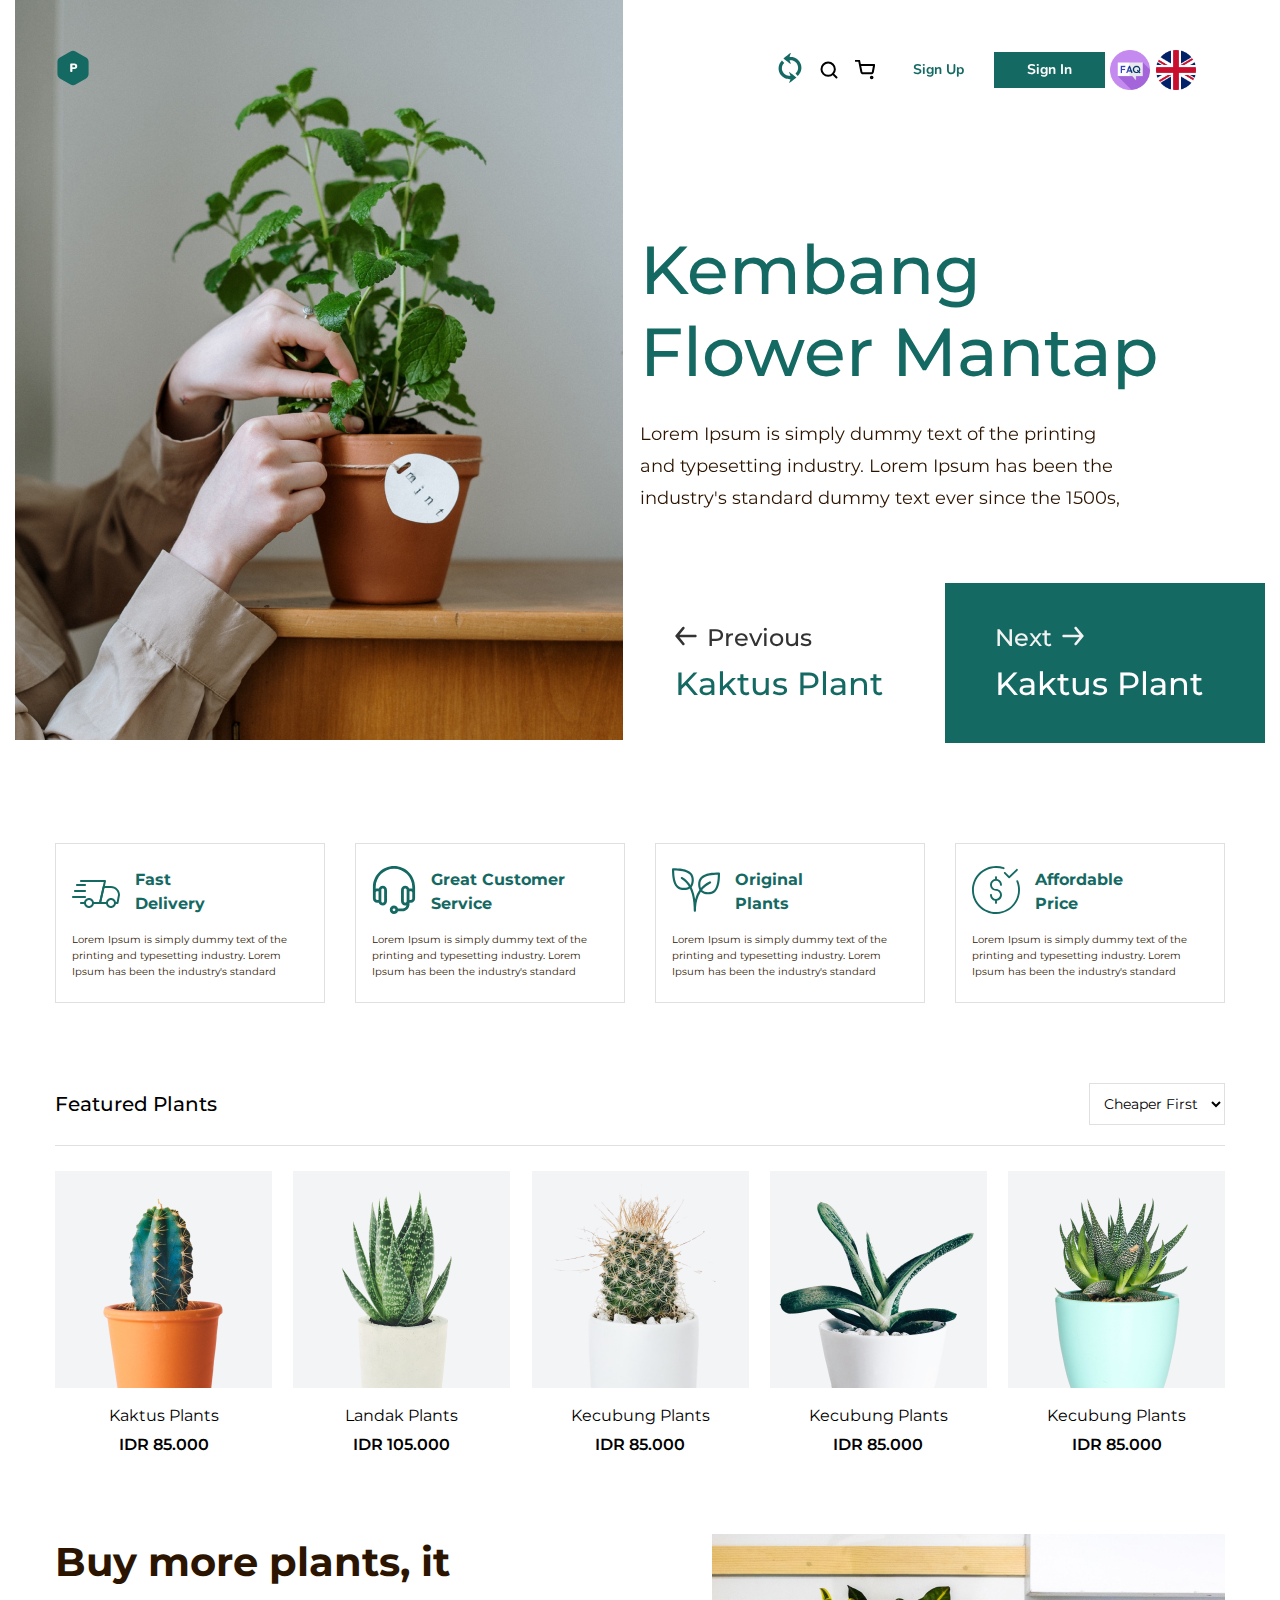
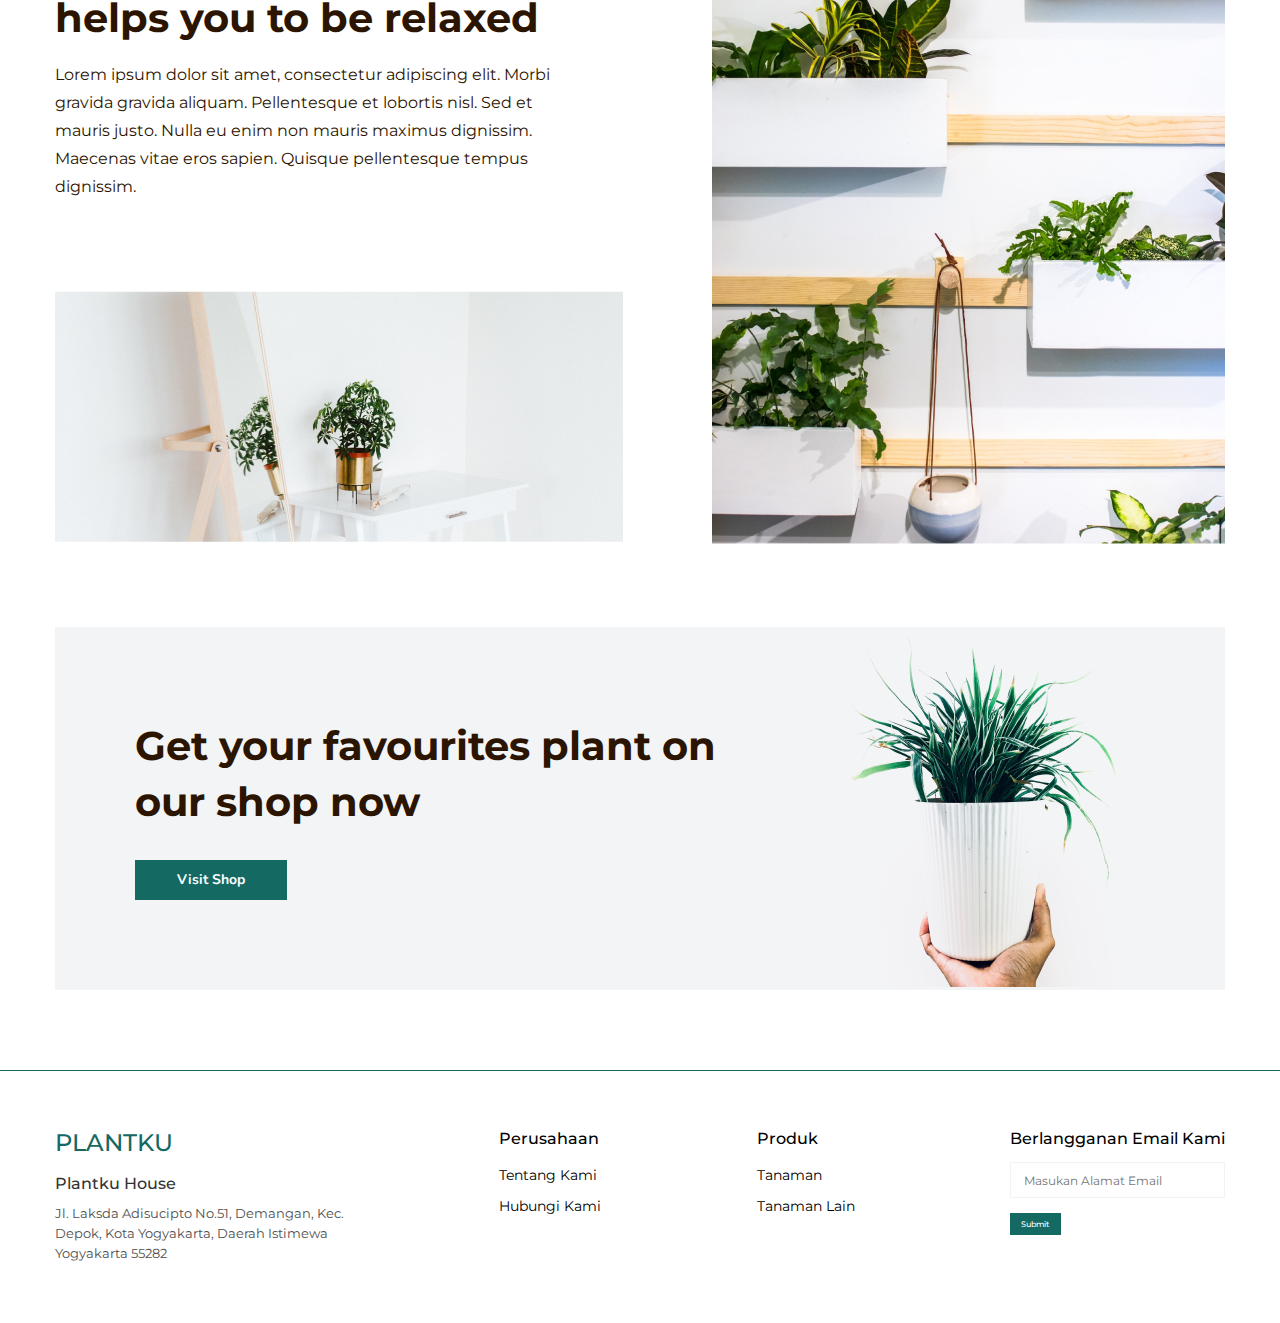
==== commit 3a8fd76f: "Added registration and autorization" ====
--- a/index.html
+++ b/index.html
@@ -1,42 +1,68 @@
 <!DOCTYPE html>
 <html lang="en">
-<head>
-    <meta charset="UTF-8">
-    <meta name="viewport" content="width=device-width, initial-scale=1.0">
+  <head>
+    <meta charset="UTF-8" />
+    <meta name="viewport" content="width=device-width, initial-scale=1.0" />
     <title>Plant Shop</title>
-    <link rel="preconnect" href="https://fonts.googleapis.com">
-<link rel="preconnect" href="https://fonts.gstatic.com" crossorigin>
-<link href="https://fonts.googleapis.com/css2?family=Montserrat:ital,wght@0,100..900;1,100..900&display=swap" rel="stylesheet">
-<link rel="preconnect" href="https://fonts.gstatic.com" crossorigin>
-<link href="https://fonts.googleapis.com/css2?family=Montserrat:ital,wght@0,100..900;1,100..900&family=Nunito:ital,wght@0,200..1000;1,200..1000&display=swap" rel="stylesheet">
-<link rel="stylesheet" href="assets/css/itc-slider.css">
-    <link rel="stylesheet" href="assets/css/style.css">
-<link rel = "stylesheet" href = assets/css/FAQStyle.css>
-</head>
-<body>
+    <link rel="preconnect" href="https://fonts.googleapis.com" />
+    <link rel="preconnect" href="https://fonts.gstatic.com" crossorigin />
+    <link
+      href="https://fonts.googleapis.com/css2?family=Montserrat:ital,wght@0,100..900;1,100..900&display=swap"
+      rel="stylesheet"
+    />
+    <link rel="preconnect" href="https://fonts.gstatic.com" crossorigin />
+    <link
+      href="https://fonts.googleapis.com/css2?family=Montserrat:ital,wght@0,100..900;1,100..900&family=Nunito:ital,wght@0,200..1000;1,200..1000&display=swap"
+      rel="stylesheet"
+    />
+    <link rel="stylesheet" href="assets/css/itc-slider.css" />
+    <link rel="stylesheet" href="assets/css/style.css" />
+    <link rel = "stylesheet" href = assets/css/FAQStyle.css>
+  </head>
+  <body>
     <!-- Header -->
-<header class="header">
-    <!-- Container -->
-    <div class="container">
+    <header class="header">
+      <!-- Container -->
+      <div class="container">
         <!-- Header wrap -->
         <div class="header-wrap">
-            <!-- Logo -->
-            <div class="logo">
-                <svg width="36" height="36" viewBox="0 0 36 36" fill="none" xmlns="http://www.w3.org/2000/svg">
-                    <path d="M15.5 1.44338C17.047 0.550211 18.953 0.550212 20.5 1.44338L31.0885 7.55662C32.6355 8.44979 33.5885 10.1004 33.5885 11.8868V24.1132C33.5885 25.8996 32.6355 27.5502 31.0885 28.4434L20.5 34.5566C18.953 35.4498 17.047 35.4498 15.5 34.5566L4.91154 28.4434C3.36454 27.5502 2.41154 25.8996 2.41154 24.1132V11.8868C2.41154 10.1004 3.36454 8.44979 4.91154 7.55662L15.5 1.44338Z" fill="#156963"/>
-                    <path d="M16.2995 22.072C15.9635 22.072 15.6955 21.976 15.4955 21.784C15.3035 21.584 15.2075 21.316 15.2075 20.98V14.56C15.2075 14.232 15.2955 13.98 15.4715 13.804C15.6475 13.628 15.8995 13.54 16.2275 13.54H19.2995C20.2355 13.54 20.9635 13.78 21.4835 14.26C22.0035 14.732 22.2635 15.392 22.2635 16.24C22.2635 17.08 21.9995 17.74 21.4715 18.22C20.9515 18.7 20.2275 18.94 19.2995 18.94H17.4155V20.98C17.4155 21.316 17.3155 21.584 17.1155 21.784C16.9155 21.976 16.6435 22.072 16.2995 22.072ZM18.9995 17.284C19.4075 17.284 19.7075 17.2 19.8995 17.032C20.0995 16.864 20.1995 16.604 20.1995 16.252C20.1995 15.556 19.7995 15.208 18.9995 15.208H17.4155V17.284H18.9995Z" fill="white"/>
-                    </svg> 
-            </div>
-            <div class="header-buttons">
-                <button id="themeToggle" class="change-theme">
-                    <div class="change-theme__icon">
-                        <svg version="1.0" xmlns="http://www.w3.org/2000/svg"
-                        width="30px" height="30px" viewBox="0 0 900.000000 980.000000"
-                        preserveAspectRatio="xMidYMid meet">
-                       
-                       <g transform="translate(0.000000,980.000000) scale(0.100000,-0.100000)"
-                       fill="#156963" stroke="none">
-                       <path d="M4635 9778 c-162 -119 -1893 -1456 -2122 -1640 -178 -143 -189 -114
+          <!-- Logo -->
+          <div class="logo">
+            <svg
+              width="36"
+              height="36"
+              viewBox="0 0 36 36"
+              fill="none"
+              xmlns="http://www.w3.org/2000/svg"
+            >
+              <path
+                d="M15.5 1.44338C17.047 0.550211 18.953 0.550212 20.5 1.44338L31.0885 7.55662C32.6355 8.44979 33.5885 10.1004 33.5885 11.8868V24.1132C33.5885 25.8996 32.6355 27.5502 31.0885 28.4434L20.5 34.5566C18.953 35.4498 17.047 35.4498 15.5 34.5566L4.91154 28.4434C3.36454 27.5502 2.41154 25.8996 2.41154 24.1132V11.8868C2.41154 10.1004 3.36454 8.44979 4.91154 7.55662L15.5 1.44338Z"
+                fill="#156963"
+              />
+              <path
+                d="M16.2995 22.072C15.9635 22.072 15.6955 21.976 15.4955 21.784C15.3035 21.584 15.2075 21.316 15.2075 20.98V14.56C15.2075 14.232 15.2955 13.98 15.4715 13.804C15.6475 13.628 15.8995 13.54 16.2275 13.54H19.2995C20.2355 13.54 20.9635 13.78 21.4835 14.26C22.0035 14.732 22.2635 15.392 22.2635 16.24C22.2635 17.08 21.9995 17.74 21.4715 18.22C20.9515 18.7 20.2275 18.94 19.2995 18.94H17.4155V20.98C17.4155 21.316 17.3155 21.584 17.1155 21.784C16.9155 21.976 16.6435 22.072 16.2995 22.072ZM18.9995 17.284C19.4075 17.284 19.7075 17.2 19.8995 17.032C20.0995 16.864 20.1995 16.604 20.1995 16.252C20.1995 15.556 19.7995 15.208 18.9995 15.208H17.4155V17.284H18.9995Z"
+                fill="white"
+              />
+            </svg>
+          </div>
+          <div class="header-buttons">
+            <button id="themeToggle" class="change-theme">
+              <div class="change-theme__icon">
+                <svg
+                  version="1.0"
+                  xmlns="http://www.w3.org/2000/svg"
+                  width="30px"
+                  height="30px"
+                  viewBox="0 0 900.000000 980.000000"
+                  preserveAspectRatio="xMidYMid meet"
+                >
+                  <g
+                    transform="translate(0.000000,980.000000) scale(0.100000,-0.100000)"
+                    fill="#156963"
+                    stroke="none"
+                  >
+                    <path
+                      d="M4635 9778 c-162 -119 -1893 -1456 -2122 -1640 -178 -143 -189 -114
                        145 -380 273 -217 351 -277 734 -575 192 -149 293 -227 632 -488 408 -312 632
                        -475 657 -475 15 0 38 11 54 27 22 23 26 34 22 64 -5 40 -150 427 -299 804
                        -55 138 -109 272 -119 299 l-20 48 258 -6 c573 -16 679 -32 992 -153 495 -190
@@ -45,8 +71,10 @@
                        -563 l30 -29 40 27 c59 41 302 293 425 441 368 443 634 1029 735 1620 36 211
                        42 275 48 510 19 777 -199 1486 -657 2137 -191 272 -495 581 -775 788 -441
                        327 -948 545 -1485 639 -205 36 -326 44 -662 44 -181 0 -328 1 -328 3 0 2 68
-                       176 151 386 163 415 275 715 285 764 8 39 -8 69 -49 94 -39 24 -35 24 -72 -2z"/>
-                       <path d="M1743 7213 c-281 -302 -441 -527 -603 -853 -185 -371 -298 -753 -352
+                       176 151 386 163 415 275 715 285 764 8 39 -8 69 -49 94 -39 24 -35 24 -72 -2z"
+                    />
+                    <path
+                      d="M1743 7213 c-281 -302 -441 -527 -603 -853 -185 -371 -298 -753 -352
                        -1195 -20 -166 -17 -654 6 -820 90 -668 334 -1248 739 -1755 472 -592 1106
                        -1010 1848 -1220 268 -76 471 -103 884 -120 276 -11 365 -18 385 -30 11 -7
                        -20 -95 -139 -399 -257 -657 -289 -753 -261 -786 24 -28 58 -37 88 -21 142 73
@@ -55,626 +83,976 @@
                        -481 266 -687 260 -694 -9 -8 -330 -6 -505 3 -358 19 -644 96 -970 261 -247
                        126 -455 281 -655 487 -272 280 -458 591 -579 965 -84 264 -112 481 -102 803
                        9 297 35 458 111 685 125 373 288 644 572 948 l64 68 -37 42 c-91 103 -696
-                       737 -703 737 -4 0 -57 -53 -118 -117z"/>
-                       </g>
-                       </svg>
-                    </div>
-                    <div class="change-theme__text">Change theme</div>
-                    </button>
-                <div class="header-buttons__item">
-                    <div class="search">
-                        <button class="search__btn">
-                            <svg width="20" height="20" viewBox="0 0 20 20" fill="none" xmlns="http://www.w3.org/2000/svg">
-                                <path d="M9.16667 15.8333C12.8486 15.8333 15.8333 12.8486 15.8333 9.16667C15.8333 5.48477 12.8486 2.5 9.16667 2.5C5.48477 2.5 2.5 5.48477 2.5 9.16667C2.5 12.8486 5.48477 15.8333 9.16667 15.8333Z" stroke="#000000" stroke-width="2" stroke-linecap="round" stroke-linejoin="round"/>
-                                <path d="M17.5 17.5L13.875 13.875" stroke="#000000" stroke-width="2" stroke-linecap="round" stroke-linejoin="round"/>
-                                </svg>                                
-                            </button>
-                    </div>
-                    <div class="cart">
-                        <button class="cart__btn">
-                            <svg width="20" height="20" viewBox="0 0 20 20" fill="none" xmlns="http://www.w3.org/2000/svg">
-                                <g clip-path="url(#clip0_0_102)">
-                                <path d="M7.50002 18.3333C7.96026 18.3333 8.33335 17.9602 8.33335 17.5C8.33335 17.0397 7.96026 16.6666 7.50002 16.6666C7.03978 16.6666 6.66669 17.0397 6.66669 17.5C6.66669 17.9602 7.03978 18.3333 7.50002 18.3333Z" stroke="black" stroke-width="2" stroke-linecap="round" stroke-linejoin="round"/>
-                                <path d="M16.6666 18.3333C17.1269 18.3333 17.5 17.9602 17.5 17.5C17.5 17.0397 17.1269 16.6666 16.6666 16.6666C16.2064 16.6666 15.8333 17.0397 15.8333 17.5C15.8333 17.9602 16.2064 18.3333 16.6666 18.3333Z" stroke="black" stroke-width="2" stroke-linecap="round" stroke-linejoin="round"/>
-                                <path d="M0.833313 0.833374H4.16665L6.39998 11.9917C6.47618 12.3754 6.6849 12.72 6.9896 12.9653C7.2943 13.2106 7.67556 13.3409 8.06665 13.3334H16.1666C16.5577 13.3409 16.939 13.2106 17.2437 12.9653C17.5484 12.72 17.7571 12.3754 17.8333 11.9917L19.1666 5.00004H4.99998" stroke="black" stroke-width="2" stroke-linecap="round" stroke-linejoin="round"/>
-                                </g>
-                                <defs>
-                                <clipPath id="clip0_0_102">
-                                <rect width="20" height="20" fill="white"/>
-                                </clipPath>
-                                </defs>
-                                </svg>
-                                
-                        </button>
-                    </div>
-                    <div class="mobile-menu">
-                        <span class="mobile-menu__item"></span>
-                    </div>
-                </div>
-                <div class="header-buttons__item header-buttons__item--mobile">
-<div class="sign-up"><a href="#" class="header-buttons__link sign-up--color js-open-modal" data-modal="1">Sign Up</a>  </div>
-<div class="sign-in"><a href="#" class="header-buttons__link sign-in--color js-open-modal sign-in--bg" data-modal="2">Sign In</a></div>
-                </div>
-                <div class="header-buttonsFAQ">
-                    <button id="FAQButton" class="FAQWindow">
-                        <img src="assets\img\FAQ\faq.png" alt="FAQ Button">
-                    </button>
-                </div>
-            </div>
+                       737 -703 737 -4 0 -57 -53 -118 -117z"
+                    />
+                  </g>
+                </svg>
+              </div>
+            </button>
+            <div class="header-buttons__item">
+              <div class="search">
+                <button class="search__btn">
+                  <svg
+                    width="20"
+                    height="20"
+                    viewBox="0 0 20 20"
+                    fill="none"
+                    xmlns="http://www.w3.org/2000/svg"
+                  >
+                    <path
+                      d="M9.16667 15.8333C12.8486 15.8333 15.8333 12.8486 15.8333 9.16667C15.8333 5.48477 12.8486 2.5 9.16667 2.5C5.48477 2.5 2.5 5.48477 2.5 9.16667C2.5 12.8486 5.48477 15.8333 9.16667 15.8333Z"
+                      stroke="#000000"
+                      stroke-width="2"
+                      stroke-linecap="round"
+                      stroke-linejoin="round"
+                    />
+                    <path
+                      d="M17.5 17.5L13.875 13.875"
+                      stroke="#000000"
+                      stroke-width="2"
+                      stroke-linecap="round"
+                      stroke-linejoin="round"
+                    />
+                  </svg>
+                </button>
+              </div>
+              <div class="cart">
+                <button class="cart__btn">
+                  <svg
+                    width="20"
+                    height="20"
+                    viewBox="0 0 20 20"
+                    fill="none"
+                    xmlns="http://www.w3.org/2000/svg"
+                  >
+                    <g clip-path="url(#clip0_0_102)"
+                      <path
+                        d="M7.50002 18.3333C7.96026 18.3333 8.33335 17.9602 8.33335 17.5C8.33335 17.0397 7.96026 16.6666 7.50002 16.6666C7.03978 16.6666 6.66669 17.0397 6.66669 17.5C6.66669 17.9602 7.03978 18.3333 7.50002 18.3333Z"
+                        stroke="black"
+                        stroke-width="2"
+                        stroke-linecap="round"
+                        stroke-linejoin="round"
+                      />
+                      <path
+                        d="M16.6666 18.3333C17.1269 18.3333 17.5 17.9602 17.5 17.5C17.5 17.0397 17.1269 16.6666 16.6666 16.6666C16.2064 16.6666 15.8333 17.0397 15.8333 17.5C15.8333 17.9602 16.2064 18.3333 16.6666 18.3333Z"
+                        stroke="black"
+                        stroke-width="2"
+                        stroke-linecap="round"
+                        stroke-linejoin="round"
+                      />
+                      <path
+                        d="M0.833313 0.833374H4.16665L6.39998 11.9917C6.47618 12.3754 6.6849 12.72 6.9896 12.9653C7.2943 13.2106 7.67556 13.3409 8.06665 13.3334H16.1666C16.5577 13.3409 16.939 13.2106 17.2437 12.9653C17.5484 12.72 17.7571 12.3754 17.8333 11.9917L19.1666 5.00004H4.99998"
+                        stroke="black"
+                        stroke-width="2"
+                        stroke-linecap="round"
+                        stroke-linejoin="round"
+                      />
+                    </g>
+                    <defs>
+                      <clipPath id="clip0_0_102">
+                        <rect width="20" height="20" fill="white" />
+                      </clipPath>
+                    </defs>
+                  </svg>
+                </button>
+              </div>
+              <div class="mobile-menu">
+                <span class="mobile-menu__item"></span>
+              </div>
+            </div>
+            <div class="header-buttons__item header-buttons__item--mobile">
+              <div id = "NonRegUser" class="sign-up">
+                <a
+                  href="#"
+                  class="header-buttons__link sign-up--color js-open-modal"
+                  data-modal="1"
+                  >Sign Up</a
+                >
+              </div>
+              <div id = "NonRegUser" class="sign-in">
+                <a
+                  href="#"
+                  class="header-buttons__link sign-in--color js-open-modal sign-in--bg"
+                  data-modal="2"
+                  >Sign In</a
+                >
+              </div>
+              <div id = "RegUser" class="log-out">
+                <a
+                href="#"
+                class="header-buttons__link sign-in--color js-open-modal sign-in--bg"
+                data-modal=""
+                >Log Out</a
+              >
+                </div>
+            </div>
+            <div class="header-buttonsFAQ">
+              <button id="FAQButton" class="FAQWindow">
+                <img src="assets\img\FAQ\faq.png" alt="FAQ Button" />
+              </button>
+            </div>
+            <div class="header-ChangeLanguage">
+              <button id="ChangeLanguageBtn" class="ChangeLanguageButton">
+                <img src="assets\img\united-kingdom.png" alt="FAQ Button" />
+              </button>
+            </div>
+          </div>
         </div>
-       <nav class="mobile-nav">
-        <div class="mobile-nav__wrap">
+        <nav class="mobile-nav">
+          <div class="mobile-nav__wrap">
             <div class="mobile-nav-items">
-                <div class="mobile-nav__item">
-                    <a href="#" class="mobile-nav__link">Главная</a>
-                </div>
-                <div class="mobile-nav__item">
-                    <a href="#" class="mobile-nav__link">О нас</a>
-                </div>
-                <div class="mobile-nav__item">
-                    <a href="#" class="mobile-nav__link">Товары</a>
-                </div>
-                <div class="mobile-nav__item">
-                    <a href="#" class="mobile-nav__link">Контакты</a>
-                </div>
+              <div class="mobile-nav__item">
+                <a href="#" class="mobile-nav__link">Главная</a>
+              </div>
+              <div class="mobile-nav__item">
+                <a href="#" class="mobile-nav__link">О нас</a>
+              </div>
+              <div class="mobile-nav__item">
+                <a href="#" class="mobile-nav__link">Товары</a>
+              </div>
+              <div class="mobile-nav__item">
+                <a href="#" class="mobile-nav__link">Контакты</a>
+              </div>
             </div>
             <div class="mobile-nav-items mobile-nav__output">
-                <div class="mobile-nav__item">
-                    <a href="#" class="mobile-nav__link">Вход</a>
-                </div>
-                <div class="mobile-nav__item">
-                    <a href="#" class="mobile-nav__link">Регистрация</a>
-                </div>
-            </div>
-        </div>
-       </nav>
-    </div>
-</header>
-<!-- / end Header -->
-<!-- Slider -->
-<div class="slider">
-    <!-- Container fluid -->
-    <div class="container-fluid">
+              <div class="mobile-nav__item">
+                <a href="#" class="mobile-nav__link">Вход</a>
+              </div>
+              <div class="mobile-nav__item">
+                <a href="#" class="mobile-nav__link">Регистрация</a>
+              </div>
+            </div>
+          </div>
+        </nav>
+      </div>
+    </header>
+    <!-- / end Header -->
+    <!-- Slider -->
+    <div class="slider">
+      <!-- Container fluid -->
+      <div class="container-fluid">
         <!-- Slider container -->
         <div class="itc-slider">
-            <!-- Slider wrapper -->
-            <div class="itc-slider-wrapper">
-                <!-- Slider items -->
-              <div class="itc-slider-items">
-                <!-- Slider item -->
-                <div class="itc-slider-item">
-                    <div class="slider-item">
-                        <div class="slider-item__image">
-                            <img src="assets/img/slider/1.jpg" alt="" class="slider-item__img">
-                        </div>
-                        <div class="slider-item__content">
-                            <div class="slider-item__content--title">
-                                Kembang <br> Flower Mantap
-                            </div>
-                            <div class="slider-item__content--text">
-                                Lorem Ipsum is simply dummy text of the printing <br> and typesetting industry. Lorem Ipsum has been the <br> industry's standard dummy text ever since the 1500s, 
-                            </div>
-                        </div>
-                    </div>
-                </div>
-                 <!-- / end Slider item -->
-                 <!-- Slider item -->
-                <div class="itc-slider-item">
-                    <div class="slider-item">
-                        <div class="slider-item__image">
-                            <img src="assets/img/slider/1.jpg" alt="" class="slider-item__img">
-                        </div>
-                        <div class="slider-item__content">
-                            <div class="slider-item__content--title">
-                                Kembang <br> Flower Mantap
-                            </div>
-                            <div class="slider-item__content--text">
-                                Lorem Ipsum is simply dummy text of the printing <br> and typesetting industry. Lorem Ipsum has been the <br> industry's standard dummy text ever since the 1500s, 
-                            </div>
-                        </div>
-                    </div>
-                </div>
-                <!-- /end Slider item -->
-                <!-- Slider item -->
-                <div class="itc-slider-item">
-                    <div class="slider-item">
-                        <div class="slider-item__image">
-                            <img src="assets/img/slider/1.jpg" alt="" class="slider-item__img">
-                        </div>
-                        <div class="slider-item__content">
-                            <div class="slider-item__content--title">
-                                Kembang <br> Flower Mantap
-                            </div>
-                            <div class="slider-item__content--text">
-                                Lorem Ipsum is simply dummy text of the printing <br> and typesetting industry. Lorem Ipsum has been the <br> industry's standard dummy text ever since the 1500s, 
-                            </div>
-                        </div>
-                    </div>
-                </div>
-                <!-- /end Slider item -->
-              </div>
-              <!-- /end  Slider items -->
-            </div>
-            <!-- / end Slider wrapper -->
-            <div class="slider-buttons">
-                <div class="slider-buttons__items">
-                    <button class="itc-slider-btn itc-slider-btn-prev">
-                        <div class="slider__btn">
-                            <div class="slider__btn--icon">
-                                <svg width="22" height="20" viewBox="0 0 22 20" fill="none" xmlns="http://www.w3.org/2000/svg">
-                                    <path d="M20.3331 8.66665H4.51982L9.35982 2.85331C9.58614 2.58103 9.69502 2.22998 9.66251 1.87742C9.63001 1.52485 9.45877 1.19963 9.18649 0.973314C8.9142 0.746996 8.56316 0.638114 8.21059 0.67062C7.85802 0.703126 7.5328 0.874359 7.30648 1.14665L0.639819 9.14665C0.594967 9.21028 0.554858 9.27713 0.519819 9.34665C0.519819 9.41331 0.51982 9.45331 0.426486 9.51998C0.366051 9.67286 0.334408 9.8356 0.333153 9.99998C0.334408 10.1644 0.366051 10.3271 0.426486 10.48C0.426486 10.5466 0.426486 10.5866 0.519819 10.6533C0.554858 10.7228 0.594967 10.7897 0.639819 10.8533L7.30648 18.8533C7.43185 19.0038 7.58883 19.1249 7.76628 19.2078C7.94373 19.2908 8.13727 19.3336 8.33315 19.3333C8.64469 19.3339 8.9466 19.2254 9.18649 19.0266C9.3215 18.9147 9.4331 18.7772 9.5149 18.6221C9.5967 18.467 9.6471 18.2972 9.6632 18.1226C9.6793 17.948 9.66079 17.7719 9.60873 17.6044C9.55667 17.4369 9.47209 17.2814 9.35982 17.1466L4.51982 11.3333H20.3331C20.6868 11.3333 21.0259 11.1928 21.276 10.9428C21.526 10.6927 21.6665 10.3536 21.6665 9.99998C21.6665 9.64636 21.526 9.30722 21.276 9.05717C21.0259 8.80712 20.6868 8.66665 20.3331 8.66665Z" fill="#333333"/>
-                                    </svg>
-                                    
-                                    
-                            </div>
-                            <div class="slider__btn--text prev-btn">
-                                Previous
-                            </div>
-                        </div>
-                        <div class="slider-name prev-name">Kaktus Plant</div>
-                    </button>
-                </div>
-                <div class="slider-buttons__items">
-                    <button class="itc-slider-btn itc-slider-btn-next slider-next-bg">
-                        <div class="slider__btn">
-                            <div class="slider__btn--text next-btn">
-                                Next
-                            </div>
-                            <div class="slider__btn--icon">
-                                <svg width="22" height="20" viewBox="0 0 22 20" fill="none" xmlns="http://www.w3.org/2000/svg">
-                                    <path d="M1.6666 11.3334H17.4799L12.6399 17.1467C12.4136 17.419 12.3047 17.77 12.3372 18.1226C12.3697 18.4752 12.541 18.8004 12.8133 19.0267C13.0856 19.253 13.4366 19.3619 13.7892 19.3294C14.1417 19.2969 14.4669 19.1256 14.6933 18.8534L21.3599 10.8534C21.4048 10.7897 21.4449 10.7229 21.4799 10.6534C21.4799 10.5867 21.4799 10.5467 21.5733 10.48C21.6337 10.3271 21.6653 10.1644 21.6666 10C21.6653 9.83563 21.6337 9.6729 21.5733 9.52002C21.5733 9.45335 21.5733 9.41335 21.4799 9.34669C21.4449 9.27717 21.4048 9.21032 21.3599 9.14669L14.6933 1.14669C14.5679 0.996178 14.4109 0.875137 14.2335 0.792175C14.056 0.709213 13.8625 0.666368 13.6666 0.666687C13.3551 0.666079 13.0531 0.774578 12.8133 0.973352C12.6783 1.08529 12.5666 1.22275 12.4848 1.37788C12.403 1.53301 12.3526 1.70275 12.3365 1.87739C12.3204 2.05203 12.339 2.22812 12.391 2.39559C12.4431 2.56306 12.5277 2.71862 12.6399 2.85335L17.4799 8.66669H1.6666C1.31298 8.66669 0.973837 8.80716 0.723789 9.05721C0.47374 9.30726 0.333265 9.6464 0.333265 10C0.333265 10.3536 0.47374 10.6928 0.723789 10.9428C0.973837 11.1929 1.31298 11.3334 1.6666 11.3334Z" fill="#F2F2F2"/>
-                                    </svg>                                      
-                            </div>
-                           
-                        </div>
-                        <div class="slider-name next-name">Kaktus Plant</div>
-                    </button>
-                </div>
-                
-            </div>
-            <!-- Кнопки для перехода к предыдущему и следующему слайду -->
-            
-          </div>
-          <!-- / end Slider container -->
+          <!-- Slider wrapper -->
+          <div class="itc-slider-wrapper">
+            <!-- Slider items -->
+            <div class="itc-slider-items">
+              <!-- Slider item -->
+              <div class="itc-slider-item">
+                <div class="slider-item">
+                  <div class="slider-item__image">
+                    <img
+                      src="assets/img/slider/1.jpg"
+                      alt=""
+                      class="slider-item__img"
+                    />
+                  </div>
+                  <div class="slider-item__content">
+                    <div class="slider-item__content--title">
+                      Kembang <br />
+                      Flower Mantap
+                    </div>
+                    <div class="slider-item__content--text">
+                      Lorem Ipsum is simply dummy text of the printing <br />
+                      and typesetting industry. Lorem Ipsum has been the <br />
+                      industry's standard dummy text ever since the 1500s,
+                    </div>
+                  </div>
+                </div>
+              </div>
+              <!-- / end Slider item -->
+              <!-- Slider item -->
+              <div class="itc-slider-item">
+                <div class="slider-item">
+                  <div class="slider-item__image">
+                    <img
+                      src="assets/img/slider/1.jpg"
+                      alt=""
+                      class="slider-item__img"
+                    />
+                  </div>
+                  <div class="slider-item__content">
+                    <div class="slider-item__content--title">
+                      Kembang <br />
+                      Flower Mantap
+                    </div>
+                    <div class="slider-item__content--text">
+                      Lorem Ipsum is simply dummy text of the printing <br />
+                      and typesetting industry. Lorem Ipsum has been the <br />
+                      industry's standard dummy text ever since the 1500s,
+                    </div>
+                  </div>
+                </div>
+              </div>
+              <!-- /end Slider item -->
+              <!-- Slider item -->
+              <div class="itc-slider-item">
+                <div class="slider-item">
+                  <div class="slider-item__image">
+                    <img
+                      src="assets/img/slider/1.jpg"
+                      alt=""
+                      class="slider-item__img"
+                    />
+                  </div>
+                  <div class="slider-item__content">
+                    <div class="slider-item__content--title">
+                      Kembang <br />
+                      Flower Mantap
+                    </div>
+                    <div class="slider-item__content--text">
+                      Lorem Ipsum is simply dummy text of the printing <br />
+                      and typesetting industry. Lorem Ipsum has been the <br />
+                      industry's standard dummy text ever since the 1500s,
+                    </div>
+                  </div>
+                </div>
+              </div>
+              <!-- /end Slider item -->
+            </div>
+            <!-- /end  Slider items -->
+          </div>
+          <!-- / end Slider wrapper -->
+          <div class="slider-buttons">
+            <div class="slider-buttons__items">
+              <button class="itc-slider-btn itc-slider-btn-prev">
+                <div class="slider__btn">
+                  <div class="slider__btn--icon">
+                    <svg
+                      width="22"
+                      height="20"
+                      viewBox="0 0 22 20"
+                      fill="none"
+                      xmlns="http://www.w3.org/2000/svg"
+                    >
+                      <path
+                        d="M20.3331 8.66665H4.51982L9.35982 2.85331C9.58614 2.58103 9.69502 2.22998 9.66251 1.87742C9.63001 1.52485 9.45877 1.19963 9.18649 0.973314C8.9142 0.746996 8.56316 0.638114 8.21059 0.67062C7.85802 0.703126 7.5328 0.874359 7.30648 1.14665L0.639819 9.14665C0.594967 9.21028 0.554858 9.27713 0.519819 9.34665C0.519819 9.41331 0.51982 9.45331 0.426486 9.51998C0.366051 9.67286 0.334408 9.8356 0.333153 9.99998C0.334408 10.1644 0.366051 10.3271 0.426486 10.48C0.426486 10.5466 0.426486 10.5866 0.519819 10.6533C0.554858 10.7228 0.594967 10.7897 0.639819 10.8533L7.30648 18.8533C7.43185 19.0038 7.58883 19.1249 7.76628 19.2078C7.94373 19.2908 8.13727 19.3336 8.33315 19.3333C8.64469 19.3339 8.9466 19.2254 9.18649 19.0266C9.3215 18.9147 9.4331 18.7772 9.5149 18.6221C9.5967 18.467 9.6471 18.2972 9.6632 18.1226C9.6793 17.948 9.66079 17.7719 9.60873 17.6044C9.55667 17.4369 9.47209 17.2814 9.35982 17.1466L4.51982 11.3333H20.3331C20.6868 11.3333 21.0259 11.1928 21.276 10.9428C21.526 10.6927 21.6665 10.3536 21.6665 9.99998C21.6665 9.64636 21.526 9.30722 21.276 9.05717C21.0259 8.80712 20.6868 8.66665 20.3331 8.66665Z"
+                        fill="#333333"
+                      />
+                    </svg>
+                  </div>
+                  <div class="slider__btn--text prev-btn">Previous</div>
+                </div>
+                <div class="slider-name prev-name">Kaktus Plant</div>
+              </button>
+            </div>
+            <div class="slider-buttons__items">
+              <button class="itc-slider-btn itc-slider-btn-next slider-next-bg">
+                <div class="slider__btn">
+                  <div class="slider__btn--text next-btn">Next</div>
+                  <div class="slider__btn--icon">
+                    <svg
+                      width="22"
+                      height="20"
+                      viewBox="0 0 22 20"
+                      fill="none"
+                      xmlns="http://www.w3.org/2000/svg"
+                    >
+                      <path
+                        d="M1.6666 11.3334H17.4799L12.6399 17.1467C12.4136 17.419 12.3047 17.77 12.3372 18.1226C12.3697 18.4752 12.541 18.8004 12.8133 19.0267C13.0856 19.253 13.4366 19.3619 13.7892 19.3294C14.1417 19.2969 14.4669 19.1256 14.6933 18.8534L21.3599 10.8534C21.4048 10.7897 21.4449 10.7229 21.4799 10.6534C21.4799 10.5867 21.4799 10.5467 21.5733 10.48C21.6337 10.3271 21.6653 10.1644 21.6666 10C21.6653 9.83563 21.6337 9.6729 21.5733 9.52002C21.5733 9.45335 21.5733 9.41335 21.4799 9.34669C21.4449 9.27717 21.4048 9.21032 21.3599 9.14669L14.6933 1.14669C14.5679 0.996178 14.4109 0.875137 14.2335 0.792175C14.056 0.709213 13.8625 0.666368 13.6666 0.666687C13.3551 0.666079 13.0531 0.774578 12.8133 0.973352C12.6783 1.08529 12.5666 1.22275 12.4848 1.37788C12.403 1.53301 12.3526 1.70275 12.3365 1.87739C12.3204 2.05203 12.339 2.22812 12.391 2.39559C12.4431 2.56306 12.5277 2.71862 12.6399 2.85335L17.4799 8.66669H1.6666C1.31298 8.66669 0.973837 8.80716 0.723789 9.05721C0.47374 9.30726 0.333265 9.6464 0.333265 10C0.333265 10.3536 0.47374 10.6928 0.723789 10.9428C0.973837 11.1929 1.31298 11.3334 1.6666 11.3334Z"
+                        fill="#F2F2F2"
+                      />
+                    </svg>
+                  </div>
+                </div>
+                <div class="slider-name next-name">Kaktus Plant</div>
+              </button>
+            </div>
+          </div>
+          <!-- Кнопки для перехода к предыдущему и следующему слайду -->
+        </div>
+        <!-- / end Slider container -->
+      </div>
+      <!-- / end Container fluid -->
     </div>
-    <!-- / end Container fluid -->
-</div>
-<!-- / end Slider -->
-<!-- features -->
-<div class="features">
-    <div class="container">
+    <!-- / end Slider -->
+    <!-- features -->
+    <div class="features">
+      <div class="container">
         <div class="features-items">
-            <!-- features item -->
-            <div class="features-item">
-                <div class="features-item__header">
-                    <div class="features-item__icon">
-                        <svg width="48" height="48" viewBox="0 0 48 48" fill="none" xmlns="http://www.w3.org/2000/svg">
-                            <g clip-path="url(#clip0_0_20)">
-                            <path d="M13.0001 38H9.00006C8.44806 38 8.00006 37.552 8.00006 37C8.00006 36.448 8.44806 36 9.00006 36H13.0001C13.5521 36 14.0001 36.448 14.0001 37C14.0001 37.552 13.5521 38 13.0001 38Z" fill="#156963"/>
-                            <path d="M45.5 38H43C42.448 38 42 37.552 42 37C42 36.448 42.448 36 43 36H44.67L46.018 28.816C46 25.14 42.86 22 39 22H32.434L29.252 36H35C35.552 36 36 36.448 36 37C36 37.552 35.552 38 35 38H28C27.696 38 27.408 37.862 27.218 37.624C27.028 37.388 26.956 37.076 27.024 36.78L30.66 20.78C30.764 20.322 31.168 20 31.636 20H39C43.962 20 48 24.038 48 29L46.482 37.184C46.394 37.658 45.982 38 45.5 38Z" fill="#156963"/>
-                            <path d="M38.9999 42C36.2439 42 33.9999 39.758 33.9999 37C33.9999 34.242 36.2439 32 38.9999 32C41.7559 32 43.9999 34.242 43.9999 37C43.9999 39.758 41.7559 42 38.9999 42ZM38.9999 34C37.3459 34 35.9999 35.346 35.9999 37C35.9999 38.654 37.3459 40 38.9999 40C40.6539 40 41.9999 38.654 41.9999 37C41.9999 35.346 40.6539 34 38.9999 34Z" fill="#156963"/>
-                            <path d="M17 42C14.244 42 12 39.758 12 37C12 34.242 14.244 32 17 32C19.756 32 22 34.242 22 37C22 39.758 19.756 42 17 42ZM17 34C15.346 34 14 35.346 14 37C14 38.654 15.346 40 17 40C18.654 40 20 38.654 20 37C20 35.346 18.654 34 17 34Z" fill="#156963"/>
-                            <path d="M12.9999 20H4.99994C4.44794 20 3.99994 19.552 3.99994 19C3.99994 18.448 4.44794 18 4.99994 18H12.9999C13.5519 18 13.9999 18.448 13.9999 19C13.9999 19.552 13.5519 20 12.9999 20Z" fill="#156963"/>
-                            <path d="M13.0001 26H3.00006C2.44806 26 2.00006 25.552 2.00006 25C2.00006 24.448 2.44806 24 3.00006 24H13.0001C13.5521 24 14.0001 24.448 14.0001 25C14.0001 25.552 13.5521 26 13.0001 26Z" fill="#156963"/>
-                            <path d="M13 32H1C0.448 32 0 31.552 0 31C0 30.448 0.448 30 1 30H13C13.552 30 14 30.448 14 31C14 31.552 13.552 32 13 32Z" fill="#156963"/>
-                            <path d="M28.0001 38H21.0001C20.4481 38 20.0001 37.552 20.0001 37C20.0001 36.448 20.4481 36 21.0001 36H27.2021L31.7461 16H9.00006C8.44806 16 8.00006 15.552 8.00006 15C8.00006 14.448 8.44806 14 9.00006 14H33.0001C33.3041 14 33.5921 14.138 33.7821 14.376C33.9721 14.612 34.0441 14.924 33.9761 15.22L28.9761 37.22C28.8721 37.678 28.4661 38 28.0001 38Z" fill="#156963"/>
-                            </g>
-                            <defs>
-                            <clipPath id="clip0_0_20">
-                            <rect width="48" height="48" fill="white"/>
-                            </clipPath>
-                            </defs>
-                            </svg>
-                            
-                    </div>
-                    <div class="features-item__title">Fast <br> Delivery</div>
-                </div>
-                <div class="features-item__text">
-                    Lorem Ipsum is simply dummy text of the printing and typesetting industry. Lorem Ipsum has been the industry's standard 
-                </div>
-            </div>
-            <!-- / end features item -->
-            <!-- features item -->
-            <div class="features-item">
-                <div class="features-item__header">
-                    <div class="features-item__icon">
-                        <svg width="44" height="48" viewBox="0 0 44 48" fill="none" xmlns="http://www.w3.org/2000/svg">
-                            <path d="M22 0C10.3689 0 0.90625 9.46266 0.90625 21.0938C0.90625 22.3827 0.90625 32.3539 0.90625 32.5312C0.90625 34.8575 2.79878 36.75 5.125 36.75H6.77313C7.35363 38.3867 8.91672 39.5625 10.75 39.5625C13.0762 39.5625 14.9688 37.67 14.9688 35.3438V23.9062C14.9688 21.58 13.0762 19.6875 10.75 19.6875C8.91672 19.6875 7.35363 20.8633 6.77313 22.5H5.125C4.63197 22.5 4.15891 22.5858 3.71875 22.7419V21.0938C3.71875 11.0135 11.9197 2.8125 22 2.8125C32.0803 2.8125 40.2812 11.0135 40.2812 21.0938V22.7419C39.8411 22.5858 39.368 22.5 38.875 22.5H37.2269C36.6464 20.8633 35.0833 19.6875 33.25 19.6875C30.9238 19.6875 29.0312 21.58 29.0312 23.9062V35.3438C29.0312 37.67 30.9238 39.5625 33.25 39.5625C33.6757 39.5625 34.0867 39.4986 34.4745 39.3807C33.9484 41.1115 32.338 42.375 30.4375 42.375H25.9769C25.3964 40.7383 23.8333 39.5625 22 39.5625C19.6738 39.5625 17.7812 41.455 17.7812 43.7812C17.7812 46.1075 19.6738 48 22 48C23.8333 48 25.3964 46.8242 25.9769 45.1875H30.4375C34.3145 45.1875 37.4688 42.0333 37.4688 38.1562V36.75H38.875C41.2012 36.75 43.0938 34.8575 43.0938 32.5312C43.0938 32.3565 43.0938 22.3817 43.0938 21.0938C43.0938 9.46266 33.6311 0 22 0ZM9.34375 23.9062C9.34375 23.1308 9.97459 22.5 10.75 22.5C11.5254 22.5 12.1562 23.1308 12.1562 23.9062V35.3438C12.1562 36.1192 11.5254 36.75 10.75 36.75C9.97459 36.75 9.34375 36.1192 9.34375 35.3438V23.9062ZM5.125 25.3125H6.53125V33.9375H5.125C4.34959 33.9375 3.71875 33.3067 3.71875 32.5312V26.7188C3.71875 25.9433 4.34959 25.3125 5.125 25.3125ZM22 45.1875C21.2246 45.1875 20.5938 44.5567 20.5938 43.7812C20.5938 43.0058 21.2246 42.375 22 42.375C22.7754 42.375 23.4062 43.0058 23.4062 43.7812C23.4062 44.5567 22.7754 45.1875 22 45.1875ZM34.6562 35.3438C34.6562 36.1192 34.0254 36.75 33.25 36.75C32.4746 36.75 31.8438 36.1192 31.8438 35.3438V23.9062C31.8438 23.1308 32.4746 22.5 33.25 22.5C34.0254 22.5 34.6562 23.1308 34.6562 23.9062V35.3438ZM40.2812 32.5312C40.2812 33.3067 39.6504 33.9375 38.875 33.9375H37.4688V25.3125H38.875C39.6504 25.3125 40.2812 25.9433 40.2812 26.7188V32.5312Z" fill="#156963"/>
-                            </svg>                            
-                            
-                    </div>
-                    <div class="features-item__title">Great Customer <br> Service</div>
-                </div>
-                <div class="features-item__text">
-                    Lorem Ipsum is simply dummy text of the printing and typesetting industry. Lorem Ipsum has been the industry's standard 
-                </div>
-            </div>
-            <!-- / end features item -->
-             <!-- features item -->
-             <div class="features-item">
-                <div class="features-item__header">
-                    <div class="features-item__icon">
-                        <svg width="48" height="48" viewBox="0 0 48 48" fill="none" xmlns="http://www.w3.org/2000/svg">
-                            <g clip-path="url(#clip0_0_45)">
-                            <path d="M19.2976 6.88197C15.1042 2.69072 6.89824 2.20471 1.0898 2.20471C0.488251 2.20471 0 2.69286 0 3.29441C0 9.10285 0.483858 17.3088 4.67726 21.5023C6.44708 23.2721 9.16061 24.0633 11.8501 24.0633C14.7729 24.0633 17.6695 23.1283 19.2976 21.5002C22.4209 18.3769 22.9942 10.5763 19.2976 6.88197ZM17.7567 19.9614C15.4246 22.2912 8.94922 22.6901 6.22047 19.9614C2.83562 16.5766 2.24928 9.70011 2.18604 4.39076C7.4954 4.454 14.3719 5.04022 17.7566 8.42508C20.4855 11.1538 20.0866 17.6315 17.7567 19.9614Z" fill="#156963"/>
-                            <path d="M46.9104 6.51575C41.102 6.51575 32.896 6.9996 28.7025 11.193C25.0061 14.8873 25.5792 22.6879 28.7025 25.8112C30.3306 27.4372 33.2251 28.3722 36.1479 28.3722C38.8374 28.3722 41.5488 27.5832 43.3229 25.8135C47.5141 21.6201 48.0001 13.4141 48.0001 7.60555C48.0002 7.004 47.512 6.51575 46.9104 6.51575ZM41.7776 24.2702C39.0489 26.999 32.5712 26.6001 30.2414 24.2702C27.9115 21.9403 27.5126 15.4627 30.2414 12.734C33.6262 9.34911 40.5026 8.76289 45.812 8.69965C45.7488 14.0111 45.1625 20.8876 41.7776 24.2702Z" fill="#156963"/>
-                            <path d="M39.0397 15.9489C38.7825 15.4018 38.0458 15.2144 37.5031 15.4671C29.1446 19.3969 25.0383 26.2493 23.1726 33.2936C20.8644 18.3157 14.1885 13.7496 11.3573 11.8121C11.0042 11.5701 10.7296 11.3936 10.5771 11.2432C10.152 10.8182 9.46109 10.8182 9.03608 11.2432C8.61107 11.6682 8.61107 12.3592 9.03608 12.7842C9.25186 12.9978 9.62456 13.2659 10.128 13.6102C13.3189 15.7919 21.7951 21.5917 21.7951 44.7057C21.7951 45.3073 22.2833 45.7955 22.8849 45.7955C23.4864 45.7955 23.9747 45.3073 23.9747 44.708C23.9747 35.3687 26.4834 23.0564 38.4316 17.4419C38.4316 17.4398 38.6081 17.3569 38.6081 17.3569C39.1508 17.0997 39.2968 16.4937 39.0397 15.9489Z" fill="#156963"/>
-                            </g>
-                            <defs>
-                            <clipPath id="clip0_0_45">
-                            <rect width="48" height="48" fill="white"/>
-                            </clipPath>
-                            </defs>
-                            </svg>
-                                                    
-                            
-                    </div>
-                    <div class="features-item__title">Original <br> Plants</div>
-                </div>
-                <div class="features-item__text">
-                    Lorem Ipsum is simply dummy text of the printing and typesetting industry. Lorem Ipsum has been the industry's standard 
-                </div>
-            </div>
-            <!-- / end features item -->
-             <!-- features item -->
-             <div class="features-item">
-                <div class="features-item__header">
-                    <div class="features-item__icon">
-                        <svg width="48" height="48" viewBox="0 0 48 48" fill="none" xmlns="http://www.w3.org/2000/svg">
-                            <g clip-path="url(#clip0_0_61)">
-                            <path d="M24 47.9999C37.2341 47.9999 48 37.234 48 23.9999C48.0058 20.8256 47.3782 17.6821 46.1531 14.7536C46.0244 14.4379 45.7357 14.2149 45.3978 14.171C45.0593 14.1265 44.723 14.2668 44.5169 14.5386C44.3114 14.8108 44.2669 15.1726 44.4015 15.4861C45.5297 18.1826 46.1075 21.0772 46.1017 23.9999C46.1017 36.1869 36.187 46.1016 24 46.1016C11.813 46.1016 1.8983 36.1869 1.8983 23.9999C1.8983 11.8129 11.813 1.8982 24 1.8982C26.4767 1.89502 28.9364 2.30922 31.2754 3.12384C31.5959 3.23771 31.9534 3.17098 32.2113 2.94905C32.4693 2.72765 32.589 2.38443 32.5249 2.05021C32.4608 1.716 32.2225 1.44163 31.9004 1.33146C29.3602 0.446928 26.6896 -0.00328333 24 -0.000105363C10.7659 -0.000105363 0 10.7658 0 23.9999C0 37.234 10.7659 47.9999 24 47.9999Z" fill="#156963"/>
-                            <path d="M33.4094 6.17269C33.0387 5.80193 32.4375 5.80193 32.0667 6.17269C31.6965 6.54345 31.6965 7.14462 32.0667 7.51538L36.4836 11.9322C36.8485 12.2972 37.4375 12.3035 37.8104 11.9471L45.5969 4.51009C45.8459 4.2765 45.9502 3.92746 45.8708 3.59589C45.7908 3.26432 45.5392 3.00055 45.2113 2.90574C44.884 2.81093 44.5307 2.89939 44.286 3.1372L37.17 9.93381L33.4094 6.17269Z" fill="#156963"/>
-                            <path d="M24 14.8194C26.2405 14.822 28.0562 16.6377 28.0588 18.8782C28.0588 19.4025 28.4836 19.8273 29.008 19.8273C29.5323 19.8273 29.9571 19.4025 29.9571 18.8782C29.9534 15.956 27.8332 13.4666 24.9492 12.9974V11.1186C24.9492 10.5943 24.5244 10.1695 24 10.1695C23.4756 10.1695 23.0509 10.5943 23.0509 11.1186V12.9974C19.9862 13.4936 17.8162 16.2595 18.0646 19.3543C18.3125 22.4486 20.8957 24.8337 24 24.8347C26.232 24.8347 28.0456 26.6372 28.0583 28.8697C28.0715 31.1017 26.2791 32.9253 24.0472 32.9513C24.0313 32.9502 24.0159 32.9486 24 32.9486C23.9841 32.9486 23.9688 32.9502 23.9529 32.9513C21.7309 32.9232 19.9439 31.1155 19.9412 28.8935C19.9412 28.3692 19.5164 27.9444 18.9921 27.9444C18.4677 27.9444 18.0429 28.3692 18.0429 28.8935C18.0466 31.8157 20.1663 34.3051 23.0509 34.7744V36.8814C23.0509 37.4057 23.4756 37.8305 24 37.8305C24.5244 37.8305 24.9492 37.4057 24.9492 36.8814V34.7744C28.0143 34.2797 30.1854 31.5127 29.937 28.4179C29.6891 25.3231 27.1049 22.9375 24 22.9375C22.5445 22.9454 21.1955 22.1737 20.4656 20.9147C19.7352 19.6552 19.7352 18.1017 20.4656 16.8422C21.1955 15.5832 22.5445 14.8114 24 14.8199V14.8194Z" fill="#156963"/>
-                            </g>
-                            <defs>
-                            <clipPath id="clip0_0_61">
-                            <rect width="48" height="48" fill="white"/>
-                            </clipPath>
-                            </defs>
-                            </svg>
-                            
-                                                    
-                            
-                    </div>
-                    <div class="features-item__title">Affordable <br> Price</div>
-                </div>
-                <div class="features-item__text">
-                    Lorem Ipsum is simply dummy text of the printing and typesetting industry. Lorem Ipsum has been the industry's standard 
-                </div>
-            </div>
-            <!-- / end features item -->
+          <!-- features item -->
+          <div class="features-item">
+            <div class="features-item__header">
+              <div class="features-item__icon">
+                <svg
+                  width="48"
+                  height="48"
+                  viewBox="0 0 48 48"
+                  fill="none"
+                  xmlns="http://www.w3.org/2000/svg"
+                >
+                  <g clip-path="url(#clip0_0_20)">
+                    <path
+                      d="M13.0001 38H9.00006C8.44806 38 8.00006 37.552 8.00006 37C8.00006 36.448 8.44806 36 9.00006 36H13.0001C13.5521 36 14.0001 36.448 14.0001 37C14.0001 37.552 13.5521 38 13.0001 38Z"
+                      fill="#156963"
+                    />
+                    <path
+                      d="M45.5 38H43C42.448 38 42 37.552 42 37C42 36.448 42.448 36 43 36H44.67L46.018 28.816C46 25.14 42.86 22 39 22H32.434L29.252 36H35C35.552 36 36 36.448 36 37C36 37.552 35.552 38 35 38H28C27.696 38 27.408 37.862 27.218 37.624C27.028 37.388 26.956 37.076 27.024 36.78L30.66 20.78C30.764 20.322 31.168 20 31.636 20H39C43.962 20 48 24.038 48 29L46.482 37.184C46.394 37.658 45.982 38 45.5 38Z"
+                      fill="#156963"
+                    />
+                    <path
+                      d="M38.9999 42C36.2439 42 33.9999 39.758 33.9999 37C33.9999 34.242 36.2439 32 38.9999 32C41.7559 32 43.9999 34.242 43.9999 37C43.9999 39.758 41.7559 42 38.9999 42ZM38.9999 34C37.3459 34 35.9999 35.346 35.9999 37C35.9999 38.654 37.3459 40 38.9999 40C40.6539 40 41.9999 38.654 41.9999 37C41.9999 35.346 40.6539 34 38.9999 34Z"
+                      fill="#156963"
+                    />
+                    <path
+                      d="M17 42C14.244 42 12 39.758 12 37C12 34.242 14.244 32 17 32C19.756 32 22 34.242 22 37C22 39.758 19.756 42 17 42ZM17 34C15.346 34 14 35.346 14 37C14 38.654 15.346 40 17 40C18.654 40 20 38.654 20 37C20 35.346 18.654 34 17 34Z"
+                      fill="#156963"
+                    />
+                    <path
+                      d="M12.9999 20H4.99994C4.44794 20 3.99994 19.552 3.99994 19C3.99994 18.448 4.44794 18 4.99994 18H12.9999C13.5519 18 13.9999 18.448 13.9999 19C13.9999 19.552 13.5519 20 12.9999 20Z"
+                      fill="#156963"
+                    />
+                    <path
+                      d="M13.0001 26H3.00006C2.44806 26 2.00006 25.552 2.00006 25C2.00006 24.448 2.44806 24 3.00006 24H13.0001C13.5521 24 14.0001 24.448 14.0001 25C14.0001 25.552 13.5521 26 13.0001 26Z"
+                      fill="#156963"
+                    />
+                    <path
+                      d="M13 32H1C0.448 32 0 31.552 0 31C0 30.448 0.448 30 1 30H13C13.552 30 14 30.448 14 31C14 31.552 13.552 32 13 32Z"
+                      fill="#156963"
+                    />
+                    <path
+                      d="M28.0001 38H21.0001C20.4481 38 20.0001 37.552 20.0001 37C20.0001 36.448 20.4481 36 21.0001 36H27.2021L31.7461 16H9.00006C8.44806 16 8.00006 15.552 8.00006 15C8.00006 14.448 8.44806 14 9.00006 14H33.0001C33.3041 14 33.5921 14.138 33.7821 14.376C33.9721 14.612 34.0441 14.924 33.9761 15.22L28.9761 37.22C28.8721 37.678 28.4661 38 28.0001 38Z"
+                      fill="#156963"
+                    />
+                  </g>
+                  <defs>
+                    <clipPath id="clip0_0_20">
+                      <rect width="48" height="48" fill="white" />
+                    </clipPath>
+                  </defs>
+                </svg>
+              </div>
+              <div class="features-item__title">
+                Fast <br />
+                Delivery
+              </div>
+            </div>
+            <div class="features-item__text">
+              Lorem Ipsum is simply dummy text of the printing and typesetting
+              industry. Lorem Ipsum has been the industry's standard
+            </div>
+          </div>
+          <!-- / end features item -->
+          <!-- features item -->
+          <div class="features-item">
+            <div class="features-item__header">
+              <div class="features-item__icon">
+                <svg
+                  width="44"
+                  height="48"
+                  viewBox="0 0 44 48"
+                  fill="none"
+                  xmlns="http://www.w3.org/2000/svg"
+                >
+                  <path
+                    d="M22 0C10.3689 0 0.90625 9.46266 0.90625 21.0938C0.90625 22.3827 0.90625 32.3539 0.90625 32.5312C0.90625 34.8575 2.79878 36.75 5.125 36.75H6.77313C7.35363 38.3867 8.91672 39.5625 10.75 39.5625C13.0762 39.5625 14.9688 37.67 14.9688 35.3438V23.9062C14.9688 21.58 13.0762 19.6875 10.75 19.6875C8.91672 19.6875 7.35363 20.8633 6.77313 22.5H5.125C4.63197 22.5 4.15891 22.5858 3.71875 22.7419V21.0938C3.71875 11.0135 11.9197 2.8125 22 2.8125C32.0803 2.8125 40.2812 11.0135 40.2812 21.0938V22.7419C39.8411 22.5858 39.368 22.5 38.875 22.5H37.2269C36.6464 20.8633 35.0833 19.6875 33.25 19.6875C30.9238 19.6875 29.0312 21.58 29.0312 23.9062V35.3438C29.0312 37.67 30.9238 39.5625 33.25 39.5625C33.6757 39.5625 34.0867 39.4986 34.4745 39.3807C33.9484 41.1115 32.338 42.375 30.4375 42.375H25.9769C25.3964 40.7383 23.8333 39.5625 22 39.5625C19.6738 39.5625 17.7812 41.455 17.7812 43.7812C17.7812 46.1075 19.6738 48 22 48C23.8333 48 25.3964 46.8242 25.9769 45.1875H30.4375C34.3145 45.1875 37.4688 42.0333 37.4688 38.1562V36.75H38.875C41.2012 36.75 43.0938 34.8575 43.0938 32.5312C43.0938 32.3565 43.0938 22.3817 43.0938 21.0938C43.0938 9.46266 33.6311 0 22 0ZM9.34375 23.9062C9.34375 23.1308 9.97459 22.5 10.75 22.5C11.5254 22.5 12.1562 23.1308 12.1562 23.9062V35.3438C12.1562 36.1192 11.5254 36.75 10.75 36.75C9.97459 36.75 9.34375 36.1192 9.34375 35.3438V23.9062ZM5.125 25.3125H6.53125V33.9375H5.125C4.34959 33.9375 3.71875 33.3067 3.71875 32.5312V26.7188C3.71875 25.9433 4.34959 25.3125 5.125 25.3125ZM22 45.1875C21.2246 45.1875 20.5938 44.5567 20.5938 43.7812C20.5938 43.0058 21.2246 42.375 22 42.375C22.7754 42.375 23.4062 43.0058 23.4062 43.7812C23.4062 44.5567 22.7754 45.1875 22 45.1875ZM34.6562 35.3438C34.6562 36.1192 34.0254 36.75 33.25 36.75C32.4746 36.75 31.8438 36.1192 31.8438 35.3438V23.9062C31.8438 23.1308 32.4746 22.5 33.25 22.5C34.0254 22.5 34.6562 23.1308 34.6562 23.9062V35.3438ZM40.2812 32.5312C40.2812 33.3067 39.6504 33.9375 38.875 33.9375H37.4688V25.3125H38.875C39.6504 25.3125 40.2812 25.9433 40.2812 26.7188V32.5312Z"
+                    fill="#156963"
+                  />
+                </svg>
+              </div>
+              <div class="features-item__title">
+                Great Customer <br />
+                Service
+              </div>
+            </div>
+            <div class="features-item__text">
+              Lorem Ipsum is simply dummy text of the printing and typesetting
+              industry. Lorem Ipsum has been the industry's standard
+            </div>
+          </div>
+          <!-- / end features item -->
+          <!-- features item -->
+          <div class="features-item">
+            <div class="features-item__header">
+              <div class="features-item__icon">
+                <svg
+                  width="48"
+                  height="48"
+                  viewBox="0 0 48 48"
+                  fill="none"
+                  xmlns="http://www.w3.org/2000/svg"
+                >
+                  <g clip-path="url(#clip0_0_45)">
+                    <path
+                      d="M19.2976 6.88197C15.1042 2.69072 6.89824 2.20471 1.0898 2.20471C0.488251 2.20471 0 2.69286 0 3.29441C0 9.10285 0.483858 17.3088 4.67726 21.5023C6.44708 23.2721 9.16061 24.0633 11.8501 24.0633C14.7729 24.0633 17.6695 23.1283 19.2976 21.5002C22.4209 18.3769 22.9942 10.5763 19.2976 6.88197ZM17.7567 19.9614C15.4246 22.2912 8.94922 22.6901 6.22047 19.9614C2.83562 16.5766 2.24928 9.70011 2.18604 4.39076C7.4954 4.454 14.3719 5.04022 17.7566 8.42508C20.4855 11.1538 20.0866 17.6315 17.7567 19.9614Z"
+                      fill="#156963"
+                    />
+                    <path
+                      d="M46.9104 6.51575C41.102 6.51575 32.896 6.9996 28.7025 11.193C25.0061 14.8873 25.5792 22.6879 28.7025 25.8112C30.3306 27.4372 33.2251 28.3722 36.1479 28.3722C38.8374 28.3722 41.5488 27.5832 43.3229 25.8135C47.5141 21.6201 48.0001 13.4141 48.0001 7.60555C48.0002 7.004 47.512 6.51575 46.9104 6.51575ZM41.7776 24.2702C39.0489 26.999 32.5712 26.6001 30.2414 24.2702C27.9115 21.9403 27.5126 15.4627 30.2414 12.734C33.6262 9.34911 40.5026 8.76289 45.812 8.69965C45.7488 14.0111 45.1625 20.8876 41.7776 24.2702Z"
+                      fill="#156963"
+                    />
+                    <path
+                      d="M39.0397 15.9489C38.7825 15.4018 38.0458 15.2144 37.5031 15.4671C29.1446 19.3969 25.0383 26.2493 23.1726 33.2936C20.8644 18.3157 14.1885 13.7496 11.3573 11.8121C11.0042 11.5701 10.7296 11.3936 10.5771 11.2432C10.152 10.8182 9.46109 10.8182 9.03608 11.2432C8.61107 11.6682 8.61107 12.3592 9.03608 12.7842C9.25186 12.9978 9.62456 13.2659 10.128 13.6102C13.3189 15.7919 21.7951 21.5917 21.7951 44.7057C21.7951 45.3073 22.2833 45.7955 22.8849 45.7955C23.4864 45.7955 23.9747 45.3073 23.9747 44.708C23.9747 35.3687 26.4834 23.0564 38.4316 17.4419C38.4316 17.4398 38.6081 17.3569 38.6081 17.3569C39.1508 17.0997 39.2968 16.4937 39.0397 15.9489Z"
+                      fill="#156963"
+                    />
+                  </g>
+                  <defs>
+                    <clipPath id="clip0_0_45">
+                      <rect width="48" height="48" fill="white" />
+                    </clipPath>
+                  </defs>
+                </svg>
+              </div>
+              <div class="features-item__title">
+                Original <br />
+                Plants
+              </div>
+            </div>
+            <div class="features-item__text">
+              Lorem Ipsum is simply dummy text of the printing and typesetting
+              industry. Lorem Ipsum has been the industry's standard
+            </div>
+          </div>
+          <!-- / end features item -->
+          <!-- features item -->
+          <div class="features-item">
+            <div class="features-item__header">
+              <div class="features-item__icon">
+                <svg
+                  width="48"
+                  height="48"
+                  viewBox="0 0 48 48"
+                  fill="none"
+                  xmlns="http://www.w3.org/2000/svg"
+                >
+                  <g clip-path="url(#clip0_0_61)">
+                    <path
+                      d="M24 47.9999C37.2341 47.9999 48 37.234 48 23.9999C48.0058 20.8256 47.3782 17.6821 46.1531 14.7536C46.0244 14.4379 45.7357 14.2149 45.3978 14.171C45.0593 14.1265 44.723 14.2668 44.5169 14.5386C44.3114 14.8108 44.2669 15.1726 44.4015 15.4861C45.5297 18.1826 46.1075 21.0772 46.1017 23.9999C46.1017 36.1869 36.187 46.1016 24 46.1016C11.813 46.1016 1.8983 36.1869 1.8983 23.9999C1.8983 11.8129 11.813 1.8982 24 1.8982C26.4767 1.89502 28.9364 2.30922 31.2754 3.12384C31.5959 3.23771 31.9534 3.17098 32.2113 2.94905C32.4693 2.72765 32.589 2.38443 32.5249 2.05021C32.4608 1.716 32.2225 1.44163 31.9004 1.33146C29.3602 0.446928 26.6896 -0.00328333 24 -0.000105363C10.7659 -0.000105363 0 10.7658 0 23.9999C0 37.234 10.7659 47.9999 24 47.9999Z"
+                      fill="#156963"
+                    />
+                    <path
+                      d="M33.4094 6.17269C33.0387 5.80193 32.4375 5.80193 32.0667 6.17269C31.6965 6.54345 31.6965 7.14462 32.0667 7.51538L36.4836 11.9322C36.8485 12.2972 37.4375 12.3035 37.8104 11.9471L45.5969 4.51009C45.8459 4.2765 45.9502 3.92746 45.8708 3.59589C45.7908 3.26432 45.5392 3.00055 45.2113 2.90574C44.884 2.81093 44.5307 2.89939 44.286 3.1372L37.17 9.93381L33.4094 6.17269Z"
+                      fill="#156963"
+                    />
+                    <path
+                      d="M24 14.8194C26.2405 14.822 28.0562 16.6377 28.0588 18.8782C28.0588 19.4025 28.4836 19.8273 29.008 19.8273C29.5323 19.8273 29.9571 19.4025 29.9571 18.8782C29.9534 15.956 27.8332 13.4666 24.9492 12.9974V11.1186C24.9492 10.5943 24.5244 10.1695 24 10.1695C23.4756 10.1695 23.0509 10.5943 23.0509 11.1186V12.9974C19.9862 13.4936 17.8162 16.2595 18.0646 19.3543C18.3125 22.4486 20.8957 24.8337 24 24.8347C26.232 24.8347 28.0456 26.6372 28.0583 28.8697C28.0715 31.1017 26.2791 32.9253 24.0472 32.9513C24.0313 32.9502 24.0159 32.9486 24 32.9486C23.9841 32.9486 23.9688 32.9502 23.9529 32.9513C21.7309 32.9232 19.9439 31.1155 19.9412 28.8935C19.9412 28.3692 19.5164 27.9444 18.9921 27.9444C18.4677 27.9444 18.0429 28.3692 18.0429 28.8935C18.0466 31.8157 20.1663 34.3051 23.0509 34.7744V36.8814C23.0509 37.4057 23.4756 37.8305 24 37.8305C24.5244 37.8305 24.9492 37.4057 24.9492 36.8814V34.7744C28.0143 34.2797 30.1854 31.5127 29.937 28.4179C29.6891 25.3231 27.1049 22.9375 24 22.9375C22.5445 22.9454 21.1955 22.1737 20.4656 20.9147C19.7352 19.6552 19.7352 18.1017 20.4656 16.8422C21.1955 15.5832 22.5445 14.8114 24 14.8199V14.8194Z"
+                      fill="#156963"
+                    />
+                  </g>
+                  <defs>
+                    <clipPath id="clip0_0_61">
+                      <rect width="48" height="48" fill="white" />
+                    </clipPath>
+                  </defs>
+                </svg>
+              </div>
+              <div class="features-item__title">
+                Affordable <br />
+                Price
+              </div>
+            </div>
+            <div class="features-item__text">
+              Lorem Ipsum is simply dummy text of the printing and typesetting
+              industry. Lorem Ipsum has been the industry's standard
+            </div>
+          </div>
+          <!-- / end features item -->
         </div>
+      </div>
     </div>
-</div>
-<!-- / end features -->
-<!-- products -->
-<div class="products">
-<div class="container">
-    <div class="products-header">
-        <div class="products-title">
-            Featured Plants
+    <!-- / end features -->
+    <!-- products -->
+    <div class="products">
+      <div class="container">
+        <div class="products-header">
+          <div class="products-title">Featured Plants</div>
+          <div class="products-choice">
+            <div class="choice-form">
+              <form action="" class="form-choice">
+                <select name="" id="">
+                  <option value="">Cheaper First</option>
+                  <option value="">Value 2</option>
+                  <option value="">Value 3</option>
+                  <option value="">Value 4</option>
+                </select>
+              </form>
+            </div>
+          </div>
         </div>
-        <div class="products-choice">
-        <div class="choice-form">
-            <form action="" class="form-choice">
-                <select name="" id="">
-                    <option value="">Cheaper First</option>
-                    <option value="">Value 2</option>
-                    <option value="">Value 3</option>
-                    <option value="">Value 4</option>
-                  </select>
-            </form>
+        <div class="products-items">
+          <!-- product item -->
+          <div class="product-item">
+            <div class="product-item__image">
+              <img src="assets/img/featured-plants/1.jpg" alt="" srcset="" />
+            </div>
+            <div class="product-item__title">
+              <a href="#" class="product-item__link">Kaktus Plants</a>
+            </div>
+            <div class="product-item__price">IDR 85.000</div>
+          </div>
+          <!-- / end product item -->
+          <!-- product item -->
+          <div class="product-item">
+            <div class="product-item__image">
+              <img src="assets/img/featured-plants/2.jpg" alt="" srcset="" />
+            </div>
+            <div class="product-item__title">
+              <a href="#" class="product-item__link">Landak Plants</a>
+            </div>
+            <div class="product-item__price">IDR 105.000</div>
+          </div>
+          <!-- / end product item -->
+          <!-- product item -->
+          <div class="product-item">
+            <div class="product-item__image">
+              <img src="assets/img/featured-plants/3.jpg" alt="" srcset="" />
+            </div>
+            <div class="product-item__title">
+              <a href="#" class="product-item__link">Kecubung Plants</a>
+            </div>
+            <div class="product-item__price">IDR 85.000</div>
+          </div>
+          <!-- / end product item -->
+          <!-- product item -->
+          <div class="product-item">
+            <div class="product-item__image">
+              <img src="assets/img/featured-plants/4.jpg" alt="" srcset="" />
+            </div>
+            <div class="product-item__title">
+              <a href="#" class="product-item__link">Kecubung Plants</a>
+            </div>
+            <div class="product-item__price">IDR 85.000</div>
+          </div>
+          <!-- / end product item -->
+          <!-- product item -->
+          <div class="product-item">
+            <div class="product-item__image">
+              <img src="assets/img/featured-plants/5.jpg" alt="" srcset="" />
+            </div>
+            <div class="product-item__title">
+              <a href="#" class="product-item__link">Kecubung Plants</a>
+            </div>
+            <div class="product-item__price">IDR 85.000</div>
+          </div>
+          <!-- / end product item -->
         </div>
+      </div>
+    </div>
+    <!-- / end products -->
+    <!-- buy plants -->
+    <div class="buy-plants">
+      <div class="container">
+        <div class="buy-plants-wrapper">
+          <div class="buy-plants-item">
+            <div class="buy-plants__title">
+              Buy more plants, it <br />
+              helps you to be relaxed
+            </div>
+            <div class="buy-plants__text">
+              Lorem ipsum dolor sit amet, consectetur adipiscing elit. Morbi
+              <br />
+              gravida gravida aliquam. Pellentesque et lobortis nisl. Sed et
+              <br />
+              mauris justo. Nulla eu enim non mauris maximus dignissim. <br />
+              Maecenas vitae eros sapien. Quisque pellentesque tempus <br />
+              dignissim.
+            </div>
+            <div class="buy-plants-image buy-plants__top">
+              <img src="assets/img/buy-plants/1.jpg" alt="" />
+            </div>
+          </div>
+
+          <div class="buy-plants-item">
+            <div class="buy-plants-image buy-plants__right">
+              <img src="assets/img/buy-plants/2.jpg" alt="" />
+            </div>
+          </div>
         </div>
+      </div>
     </div>
-    <div class="products-items">
-        <!-- product item -->
-        <div class="product-item">
-            <div class="product-item__image">
-                <img src="assets/img/featured-plants/1.jpg" alt="" srcset="">
-            </div>
-            <div class="product-item__title">
-             <a href="#" class="product-item__link">Kaktus Plants</a>   
-            </div>
-            <div class="product-item__price">IDR 85.000</div>
+
+    <!-- / end buy plants -->
+    <div class="plants-banner">
+      <div class="container">
+        <div class="plants-banner-wrap">
+          <div class="plants-banner__content">
+            <div class="plants-banner__title">
+              Get your favourites plant on <br />
+              our shop now
+            </div>
+            <div class="plants-banner__button">
+              <a href="#" class="plants-banner__link">Visit Shop</a>
+            </div>
+          </div>
+          <div class="plants-banner__image">
+            <img src="assets/img/shop.png" alt="" />
+          </div>
         </div>
-        <!-- / end product item -->
-        <!-- product item -->
-        <div class="product-item">
-            <div class="product-item__image">
-                <img src="assets/img/featured-plants/2.jpg" alt="" srcset="">
-            </div>
-            <div class="product-item__title">
-                <a href="#" class="product-item__link">Landak Plants</a>
-            </div>
-            <div class="product-item__price">IDR 105.000</div>
+      </div>
+    </div>
+    <div id="FAQModal" class="FAQModalClass">
+      <div class="FAQ_modal_content">
+        <div id="MainModal" class="rounded-rectangle">
+          <div class="FAQHeader">
+            <span>FREQUENTLY ASKED QUESTIONS</span>
+            <button class="btnClose">X</button>
+          </div>
+          <div class="FAQBar">
+            <div class="FAQButtonsContainer">
+              <button
+                class="faq-button"
+                data-content="CactusFaqContent"
+                alt="CactusButton"
+              >
+                <img src="assets/img/FAQ/cactus.png" />
+                <div class="ButtonH1">
+                  <a
+                    >Какие виды цветов <br />
+                    вы продаете?</a
+                  >
+                </div>
+                <div class="ButtonH2">
+                  <a
+                    >Ознакомьтесь с нашим широким <br />
+                    ассортиментом растений</a
+                  >
+                </div>
+              </button>
+              <button
+                class="faq-button"
+                data-content="TimeFaqContent"
+                alt="TimeButton"
+              >
+                <img src="assets/img/FAQ/hourglass.png" />
+                <div class="ButtonH1">
+                  <a
+                    >Как долго будут свежими <br />
+                    купленные цветы?</a
+                  >
+                </div>
+                <div class="ButtonH2">
+                  <a>Узнайте сроки хранения <br />наших растений</a>
+                </div>
+              </button>
+              <button
+                class="faq-button"
+                data-content="PackageFaqContent"
+                alt="DeliveryButton"
+              >
+                <img src="assets/img/FAQ/package.png" />
+                <div class="ButtonH1">
+                  <a>А что у нас интересного<br />по доставке?</a>
+                </div>
+                <div class="ButtonH2">
+                  <a>Узнайте о лучшей доставке<br />страны</a>
+                </div>
+              </button>
+              <button
+                class="faq-button"
+                data-content="CreditCardFaqContent"
+                alt="CreditsButton"
+              >
+                <img src="assets/img/FAQ/credit-card.png" />
+                <div class="ButtonH1">
+                  <a
+                    >Какие способы оплаты <br />
+                    вы можете предложить?</a
+                  >
+                </div>
+                <div class="ButtonH2">
+                  <a
+                    >Выберите удобный способ<br />
+                    оплаты для вас
+                  </a>
+                </div>
+              </button>
+            </div>
+            <div class="FAQInfo">
+              <div class="FAQInfoHeader">
+                <img
+                  src="assets\img\FAQ\cactus.png"
+                  alt=""
+                  class="FAQInfo-image"
+                />
+                <div class="FAQ_text">
+                  <div class="FAQInfoH1">
+                    <a>Какие способы оплаты вы можете предложить?</a>
+                  </div>
+                  <div class="FAQInfoH2">
+                    <a>Выберите удобный способ оплаты для вас </a>
+                  </div>
+                </div>
+              </div>
+              <div class="FAQSectionInformation">
+                <div class="FlowersFAQ">
+                  <div class="Flower" alt="Rose">
+                    <div class="FlowerFAQH1" alt="ChangableText">
+                      <a> Розы </a>
+                    </div>
+                    <div class="FAQDesignLine"></div>
+                    <div class="FlowerFAQText">
+                      <a>
+                        Классика цветочного мира. У нас вы найдете розы
+                        различных расцветок, от нежных пастельных тонов до
+                        насыщенных красных. Мы поставляем розы как местного, так
+                        и импортного производства.
+                      </a>
+                    </div>
+                  </div>
+                  <div class="Flower" alt="Lilii">
+                    <div class="FlowerFAQH1">
+                      <a> Лилии </a>
+                    </div>
+                    <div class="FAQDesignLine"></div>
+                    <div class="FlowerFAQText">
+                      <a>
+                        Великолепные цветы с завораживающей формой и насыщенным
+                        ароматом. В продаже лилии Ориентальные, Азиатские,
+                        Трубчатые и другие разновидности.
+                      </a>
+                    </div>
+                  </div>
+                  <div class="Flower" alt="Gwozdiki">
+                    <div class="FlowerFAQH1">
+                      <a> Гвоздики </a>
+                    </div>
+                    <div class="FAQDesignLine"></div>
+                    <div class="FlowerFAQText">
+                      <a>
+                        Яркие, долговечные цветы, широко используемые в букетах
+                        и композициях. Мы предлагаем классические гвоздики, а
+                        также необычные сорта с махровыми и крупными цветками.
+                      </a>
+                    </div>
+                  </div>
+                  <div class="Flower" alt="Tulpanu">
+                    <div class="FlowerFAQH1">
+                      <a> Тюльпаны </a>
+                    </div>
+                    <div class="FAQDesignLine"></div>
+                    <div class="FlowerFAQText">
+                      <a>
+                        Весенние цветы с широкой палитрой цветов, от нежных
+                        пастельных до насыщенных ярких оттенков.
+                      </a>
+                    </div>
+                  </div>
+                </div>
+              </div>
+            </div>
+          </div>
         </div>
-        <!-- / end product item -->
-        <!-- product item -->
-        <div class="product-item">
-            <div class="product-item__image">
-                <img src="assets/img/featured-plants/3.jpg" alt="" srcset="">
-            </div>
-            <div class="product-item__title">
-                <a href="#" class="product-item__link">Kecubung Plants</a>
-            </div>
-            <div class="product-item__price">IDR 85.000</div>
+      </div>
+    </div>
+
+    <footer class="footer">
+      <div class="container">
+        <div class="footer-wrap">
+          <div class="footer-item">
+            <div class="footer-name">plantku</div>
+            <div class="footer-location">Plantku House</div>
+            <div class="footer-address">
+              Jl. Laksda Adisucipto No.51, Demangan, Kec. <br />
+              Depok, Kota Yogyakarta, Daerah Istimewa <br />
+              Yogyakarta 55282
+            </div>
+          </div>
+          <div class="footer-item">
+            <div class="footer-title">Perusahaan</div>
+            <ul class="footer-list">
+              <li class="footer-list__item">
+                <a href="#" class="footer-list__link">Tentang Kami</a>
+              </li>
+              <li class="footer-list__item">
+                <a href="#" class="footer-list__link">Hubungi Kami</a>
+              </li>
+            </ul>
+          </div>
+          <div class="footer-item">
+            <div class="footer-title">Produk</div>
+            <ul class="footer-list">
+              <li class="footer-list__item">
+                <a href="#" class="footer-list__link">Tanaman</a>
+              </li>
+              <li class="footer-list__item">
+                <a href="#" class="footer-list__link">Tanaman Lain</a>
+              </li>
+            </ul>
+          </div>
+          <div class="footer-item">
+            <div class="footer-title">Berlangganan Email Kami</div>
+            <div class="footer-form">
+              <form action="#" class="form-footer">
+                <div class="form-footer__item">
+                  <input
+                    class="form-footer__input"
+                    type="text"
+                    name=""
+                    id=""
+                    placeholder="Masukan Alamat Email"
+                  />
+                </div>
+                <div class="form-footer__item">
+                  <button type="submit" class="form-footer__btn">Submit</button>
+                </div>
+              </form>
+            </div>
+          </div>
         </div>
-        <!-- / end product item -->
-        <!-- product item -->
-        <div class="product-item">
-            <div class="product-item__image">
-                <img src="assets/img/featured-plants/4.jpg" alt="" srcset="">
-            </div>
-            <div class="product-item__title">
-                <a href="#" class="product-item__link">Kecubung Plants</a>
-            </div>
-            <div class="product-item__price">IDR 85.000</div>
-        </div>
-        <!-- / end product item -->
-        <!-- product item -->
-        <div class="product-item">
-            <div class="product-item__image">
-                <img src="assets/img/featured-plants/5.jpg" alt="" srcset="">
-            </div>
-            <div class="product-item__title">
-                <a href="#" class="product-item__link">Kecubung Plants</a>
-            </div>
-            <div class="product-item__price">IDR 85.000</div>
-        </div>
-        <!-- / end product item -->
+      </div>
+    </footer>
+    <div class="modal" data-modal="1">
+      <!--   Svg иконка для закрытия окна  -->
+      <svg
+        class="modal__cross js-modal-close"
+        xmlns="http://www.w3.org/2000/svg"
+        viewBox="0 0 24 24"
+      >
+        <path
+          d="M23.954 21.03l-9.184-9.095 9.092-9.174-2.832-2.807-9.09 9.179-9.176-9.088-2.81 2.81 9.186 9.105-9.095 9.184 2.81 2.81 9.112-9.192 9.18 9.1z"
+        />
+      </svg>
+      <div class="modal-title">Sign Up</div>
+      <div class="form-registration">
+        <form action="" class="form-reg">
+          <div class="reg-form__item">
+            <input
+              type="text"
+              name=""
+              id=""
+              class="lastName-inp"
+              placeholder="Last name"
+            />
+          </div>
+          <div class="reg-form__item">
+            <input
+              type="text"
+              name=""
+              id=""
+              class="name-inp"
+              placeholder="Name"
+            />
+          </div>
+          <div class="reg-form__item">
+            <input
+              type="text"
+              name=""
+              id=""
+              class="fatherName-inp"
+              placeholder="Father name"
+            />
+          </div>
+          <div class="reg-form__item">
+            <input
+              type="text"
+              name=""
+              id=""
+              class="nick"
+              placeholder="Nick name"
+            />
+            <div class="reg-form__item">
+              <button class="gen nick">Generate nick</button>
+            </div>
+          </div>
+          <div class="reg-form__item">
+            <p>Birthday</p>
+            <input
+              type="date"
+              name=""
+              id=""
+              class="birthday-inp"
+              placeholder="Birthday"
+            />
+          </div>
+          <div class="Birthday__error">You need to be over 16 y.o</div>
+          <div class="reg-form__item">
+            <input
+              type="phone"
+              name=""
+              id=""
+              class="phone-inp"
+              placeholder="Pone"
+            />
+          </div>
+          <div class="Phone__error">Invalid phone</div>
+          <div class="Phone__unique">This phone is alrady used</div>
+          <div class="reg-form__item">
+            <input
+              type="email"
+              name=""
+              id=""
+              class="email-inp"
+              placeholder="Email"
+            />
+          </div>
+          <div class="Email__error">Invalid email</div>
+          <div class="Email__unique">This email is alrady used</div>
+          <div class="reg-form__item">
+            <input
+              type="password"
+              name=""
+              id=""
+              class="pswd-inp"
+              placeholder="Password"
+            />
+          </div>
+          <div class="reg-form__item">
+            <button class="gen pswd">Generate password</button>
+          </div>
+          <div class="Password__error">Invalid password</div>
+          <div class="Password__unique">This password is alrady used</div>
+          <div class="reg-form__item">
+            <input
+              type="password"
+              name=""
+              id=""
+              class="rpswd-inp"
+              placeholder="Re-enter Password"
+            />
+          </div>
+          <div class="RePassword__error">Passwords must match</div>
+          <div class="reg-form__item register">
+            <button type="submit" class="reg">Register</button>
+          </div>
+        </form>
+      </div>
     </div>
-</div>
-</div>
-<!-- / end products -->
-<!-- buy plants -->
-<div class="buy-plants">
-<div class="container">
-<div class="buy-plants-wrapper">
-<div class="buy-plants-item">
-<div class="buy-plants__title">
-    Buy more plants, it <br> helps you to be relaxed 
-</div>
-<div class="buy-plants__text">
-    Lorem ipsum dolor sit amet, consectetur adipiscing elit. Morbi <br> gravida gravida aliquam. Pellentesque et lobortis nisl. Sed et <br> mauris justo. Nulla eu enim non mauris maximus dignissim. <br> Maecenas vitae eros sapien. Quisque pellentesque tempus <br> dignissim.
-</div>
-<div class="buy-plants-image buy-plants__top">
-    <img src="assets/img/buy-plants/1.jpg" alt="">
-</div>
-</div>
+    <div class="modal" data-modal="2">
+      <!--   Svg иконка для закрытия окна  -->
+      <svg
+        class="modal__cross js-modal-close"
+        xmlns="http://www.w3.org/2000/svg"
+        viewBox="0 0 24 24"
+      >
+        <path
+          d="M23.954 21.03l-9.184-9.095 9.092-9.174-2.832-2.807-9.09 9.179-9.176-9.088-2.81 2.81 9.186 9.105-9.095 9.184 2.81 2.81 9.112-9.192 9.18 9.1z"
+        />
+      </svg>
+      <div class="modal-title">Sign In</div>
+      <div class="form-registration">
+        <form action="" class="form-reg" id="loginForm">
+          <div class="reg-form__item">
+            <input
+              type="text"
+              name="email"
+              id="loginEmail"
+              class="log-in-email"
+              placeholder="Email"
+            />
+          </div>
+          <div class="reg-form__item">
+            <input
+              type="password"
+              name="password"
+              id="loginPassword"
+              class="passwordField"
+              placeholder="Password"
+            />
+          </div>
+          <div class="SignIn__error">Invalid email or password</div>
+          <div class="reg-form__item">
+            <button type="submit" id="submit">Auth</button>
+          </div>
+        </form>
+      </div>
+    </div>
+    <div class="overlay js-overlay-modal"></div>
 
-<div class="buy-plants-item">
-    <div class="buy-plants-image buy-plants__right">
-        <img src="assets/img/buy-plants/2.jpg" alt="">
-    </div>
-</div>
-</div>
-</div>
-</div>
-
-<!-- / end buy plants -->
-<div class="plants-banner">
-<div class="container">
-    <div class="plants-banner-wrap">
-<div class="plants-banner__content">
-    <div class="plants-banner__title">
-        Get your favourites plant on <br> our shop now
-    </div>
-    <div class="plants-banner__button">
-        <a href="#" class="plants-banner__link">Visit Shop</a>
-    </div>
-</div>
-<div class="plants-banner__image">
-    <img src="assets/img/shop.png" alt="">
-</div>
-    </div>
-</div>
-</div>
-<div id="FAQModal" class="FAQModalClass">
-    <div class="FAQ_modal_content">
-      <div id = "MainModal" class="rounded-rectangle">
-        <div class="FAQHeader">
-            <span>FREQUENTLY ASKED QUESTIONS</span>
-            <button class="btnClose">
-                X
-              </button>
-        </div>
-        <div class="FAQBar">
-        <div class = "FAQButtonsContainer">
-            <button class="faq-button" data-content="CactusFaqContent" alt="CactusButton">
-                <img src="assets/img/FAQ/cactus.png">
-                <div class="ButtonH1">
-                    <a>Какие виды цветов <br> вы продаете?</a>
-                </div>
-                <div class="ButtonH2">
-                    <a>Ознакомьтесь с нашим широким <br> ассортиментом растений</a>
-                </div>
-            </button>
-            <button class="faq-button" data-content="TimeFaqContent" alt="TimeButton">
-                <img src="assets/img/FAQ/hourglass.png">
-                <div class="ButtonH1">
-                    <a>Как долго будут свежими <br> купленные цветы?</a>
-                </div>
-                <div class="ButtonH2">
-                    <a>Узнайте сроки хранения <br>наших растений</a>
-                </div>
-            </button>
-            <button class="faq-button" data-content="PackageFaqContent" alt="DeliveryButton">
-                <img src="assets/img/FAQ/package.png">
-                <div class="ButtonH1">
-                    <a>А что у нас интересного<br>по доставке?</a>
-                </div>
-                <div class="ButtonH2">
-                    <a>Узнайте о лучшей доставке<br>страны</a>
-                </div>
-            </button>
-            <button class="faq-button" data-content="CreditCardFaqContent" alt="CreditsButton">
-                <img src="assets/img/FAQ/credit-card.png">
-                <div class="ButtonH1">
-                    <a>Какие способы оплаты <br> вы можете предложить?</a>
-                </div>
-                <div class="ButtonH2">
-                    <a>Выберите удобный способ<br> оплаты для вас </a>
-                </div>
-            </button>
-        </div>
-        <div class = "FAQInfo">
-            <div class="FAQInfoHeader">
-                <img src="assets\img\FAQ\cactus.png" alt="" class="FAQInfo-image">
-                <div class="FAQ_text">
-                    <div class="FAQInfoH1">
-                        <a>Какие способы оплаты вы можете предложить?</a>
-                    </div>
-                    <div class="FAQInfoH2">
-                        <a>Выберите удобный способ оплаты для вас </a>
-                    </div>
-                </div>
-            </div>
-            <div class="FAQSectionInformation">
-                <div class="FlowersFAQ">
-                    <div class="Flower" alt = "Rose">
-                        <div class="FlowerFAQH1" alt = "ChangableText">
-                            <a> Розы </a>
-                        </div>
-                        <div class="FAQDesignLine">
-                        </div>
-                        <div class="FlowerFAQText">
-                            <a> Классика цветочного мира. У нас вы найдете розы различных 
-                                расцветок, от нежных пастельных тонов до насыщенных 
-                                красных. Мы поставляем розы как местного, так и 
-                                импортного производства. </a>
-                        </div>
-                    </div>
-                    <div class="Flower" alt = "Lilii">
-                        <div class="FlowerFAQH1">
-                            <a> Лилии </a>
-                        </div>
-                        <div class="FAQDesignLine" >
-                        </div>
-                        <div class="FlowerFAQText">
-                            <a> Великолепные цветы с завораживающей формой и 
-                                насыщенным ароматом. В продаже лилии Ориентальные, 
-                                Азиатские, Трубчатые и другие разновидности. </a>
-                        </div>
-                    </div>
-                    <div class="Flower" alt = "Gwozdiki">
-                        <div class="FlowerFAQH1">
-                            <a> Гвоздики </a>
-                        </div>
-                        <div class="FAQDesignLine" >
-                        </div>
-                        <div class="FlowerFAQText">
-                            <a> Яркие, долговечные цветы, широко используемые 
-                                в букетах и композициях. Мы предлагаем классические 
-                                гвоздики, а также необычные сорта с махровыми и крупными 
-                                цветками. </a>
-                        </div>
-                    </div>
-                    <div class="Flower" alt = "Tulpanu">
-                        <div class="FlowerFAQH1">
-                            <a> Тюльпаны </a>
-                        </div>
-                        <div class="FAQDesignLine" >
-                        </div>
-                        <div class="FlowerFAQText">
-                            <a> Весенние цветы с широкой палитрой цветов, от нежных 
-                                пастельных до насыщенных ярких оттенков. </a>
-                        </div>
-                    </div>
-                </div>
-            </div>
-            </div>
-            
-        </div>
-    </div>
-    </div>
-  </div>
-
-<footer class="footer">
-    <div class="container">
-        <div class="footer-wrap">
-            <div class="footer-item">
-                <div class="footer-name">plantku</div>
-                <div class="footer-location">Plantku House</div>
-                <div class="footer-address">Jl. Laksda Adisucipto No.51, Demangan, Kec. <br> Depok, Kota Yogyakarta, Daerah Istimewa <br> Yogyakarta 55282</div>
-            </div>
-            <div class="footer-item">
-                <div class="footer-title">Perusahaan</div>
-                <ul class="footer-list">
-                    <li class="footer-list__item"> <a href="#" class="footer-list__link">Tentang Kami</a> </li>
-                    <li class="footer-list__item"> <a href="#" class="footer-list__link">Hubungi Kami</a> </li>
-                </ul>
-            </div>
-            <div class="footer-item">
-                <div class="footer-title">Produk</div>
-                <ul class="footer-list">
-                    <li class="footer-list__item"> <a href="#" class="footer-list__link">Tanaman</a> </li>
-                    <li class="footer-list__item"> <a href="#" class="footer-list__link">Tanaman Lain</a> </li>
-                </ul>
-            </div>
-            <div class="footer-item">
-                <div class="footer-title">Berlangganan Email Kami</div>
-                <div class="footer-form">
-                    <form action="#" class="form-footer">
-                        <div class="form-footer__item">
-                            <input class="form-footer__input" type="text" name="" id="" placeholder="Masukan Alamat Email">
-                        </div>
-                        <div class="form-footer__item">
-                            <button type="submit" class="form-footer__btn">Submit</button>
-                        </div>
-                    </form>
-                </div>
-            </div>
-        </div>
-    </div>
-</footer>
-<div class="modal" data-modal="1">
-    <!--   Svg иконка для закрытия окна  -->
-    <svg class="modal__cross js-modal-close" xmlns="http://www.w3.org/2000/svg"  viewBox="0 0 24 24"><path d="M23.954 21.03l-9.184-9.095 9.092-9.174-2.832-2.807-9.09 9.179-9.176-9.088-2.81 2.81 9.186 9.105-9.095 9.184 2.81 2.81 9.112-9.192 9.18 9.1z"/></svg>
-   <div class="modal-title">Sign Up</div>
-   <div class="form-registration">
-    <form action="" class="form-reg">
-        <div class="reg-form__item">
-            <input type="text" name="" id="" placeholder="Name">
-        </div>
-        <div class="reg-form__item">
-            <input type="email" name="" id="" placeholder="Email">
-        </div>
-        <div class="reg-form__item">
-            <input type="password" name="" id="" placeholder="Password">
-        </div>
-        <div class="reg-form__item">
-            <input type="password" name="" id="" placeholder="Re-enter Password">
-        </div>
-        <div class="reg-form__item">
-            <button type="submit">Register</button>
-        </div>
-    </form>
-   </div>
- </div>
- <div class="modal" data-modal="2">
-    <!--   Svg иконка для закрытия окна  -->
-    <svg class="modal__cross js-modal-close" xmlns="http://www.w3.org/2000/svg"  viewBox="0 0 24 24"><path d="M23.954 21.03l-9.184-9.095 9.092-9.174-2.832-2.807-9.09 9.179-9.176-9.088-2.81 2.81 9.186 9.105-9.095 9.184 2.81 2.81 9.112-9.192 9.18 9.1z"/></svg>
-   <div class="modal-title">Sign In</div>
-   <div class="form-registration">
-    <form action="" class="form-reg">
-        <div class="reg-form__item">
-            <input type="text" name="" id="" placeholder="Name">
-        </div>
-        <div class="reg-form__item">
-            <input type="password" name="" id="" placeholder="Password">
-        </div>
-        <div class="reg-form__item">
-            <button type="submit">Auth</button>
-        </div>
-    </form>
-   </div>
- </div>
- <div class="overlay js-overlay-modal"></div>
     <script src="assets/js/itc-slider.min.js"></script>
     <script src="assets/js/scripts.js"></script>
     <script src="assets/js/FAQModal.js"></script>
-</div>
-</div>
-</body>
-</html>+    <script src="assets/js/LanguageChange.js"></script>
+    <script src="assets/js/Registration.js"></script>
+    <script src="assets/js/authorization.js"></script>
+  </body>
+</html>
--- a/assets/css/style.css
+++ b/assets/css/style.css
@@ -70,6 +70,12 @@
 }
 body.dark-theme .FAQInfoH1{
   color: white;
+}
+body.dark-theme .search{
+  filter: invert(100%);
+}
+body.dark-theme .cart{
+  filter: invert(100%);
 }
 
 .change-theme {
@@ -135,6 +141,22 @@
 .reg-form__item {
   margin-bottom: 15px;
 }
+.reg-form__item:nth-child(5) {
+  margin-bottom: 15px;
+  width: 36%;
+  margin-left: auto;
+  margin-right: auto;
+  display: flex;
+  flex-direction: row;
+  align-items:center;
+  justify-content: center;
+  border: 1px solid #F2F2F2;
+  opacity: 0.7;
+}
+.reg-form__item:nth-child(5) input {
+  width: 100px;
+  border:none;
+}
 .reg-form__item input {
   border: 1px solid #F2F2F2;
   height: 32px;
@@ -150,12 +172,39 @@
   font-weight: 500;
   border: none;
 }
-
+.Birthday__error,.Email__error,.Email__unique,.Password__error,.Password__unique,.RePassword__error,.Phone__error,.Phone__unique,.SignIn__error{
+  height: 0;
+  opacity: 0;
+  transition: height 0.6s, opacity 0.6s;
+}
+.Birthday__error.open,.Email__error.open,.Email__unique.open,.Password__error.open,.Password__unique.open,.RePassword__error.open,.Phone__error.open,.Phone__unique.open,.SignIn__error.open{
+  height: 30px;
+  color:red;
+  opacity: 1;
+}
+.reg {
+  display: none;
+}
+.reg.submit{
+  display: block;
+  background: #156963;
+  width: 135px;
+  margin: auto;
+  height: 40px;
+  color: #fff;
+  font-size: 14px;
+  line-height: 14px;
+  font-weight: 500;
+  border: none;
+}
 /* Стили для активных классов подложки и окна */
 .modal.active,
 .overlay.active {
   opacity: 1;
   visibility: visible;
+}
+.sign-in{
+  display: block;
 }
 
 /* Стили для кнопки закрытия */
@@ -979,6 +1028,28 @@
   border: none;
 }
 
+.header-ChangeLanguage {
+  display: inline-block;
+  width: 60px;
+  height: 60px;
+}
+
+.header-ChangeLanguage img {
+  width: 100%;
+  height: 100%;
+  object-fit: contain;
+  padding-top: 10px;
+}
+.header-ChangeLanguage button{
+  height: 40px;
+  background: none;
+  border: none;
+  padding: 0;
+  cursor: pointer;
+  margin-left: -9px;
+
+}
+
 @media screen and (max-width: 460px) {
   .header {
     position: fixed;
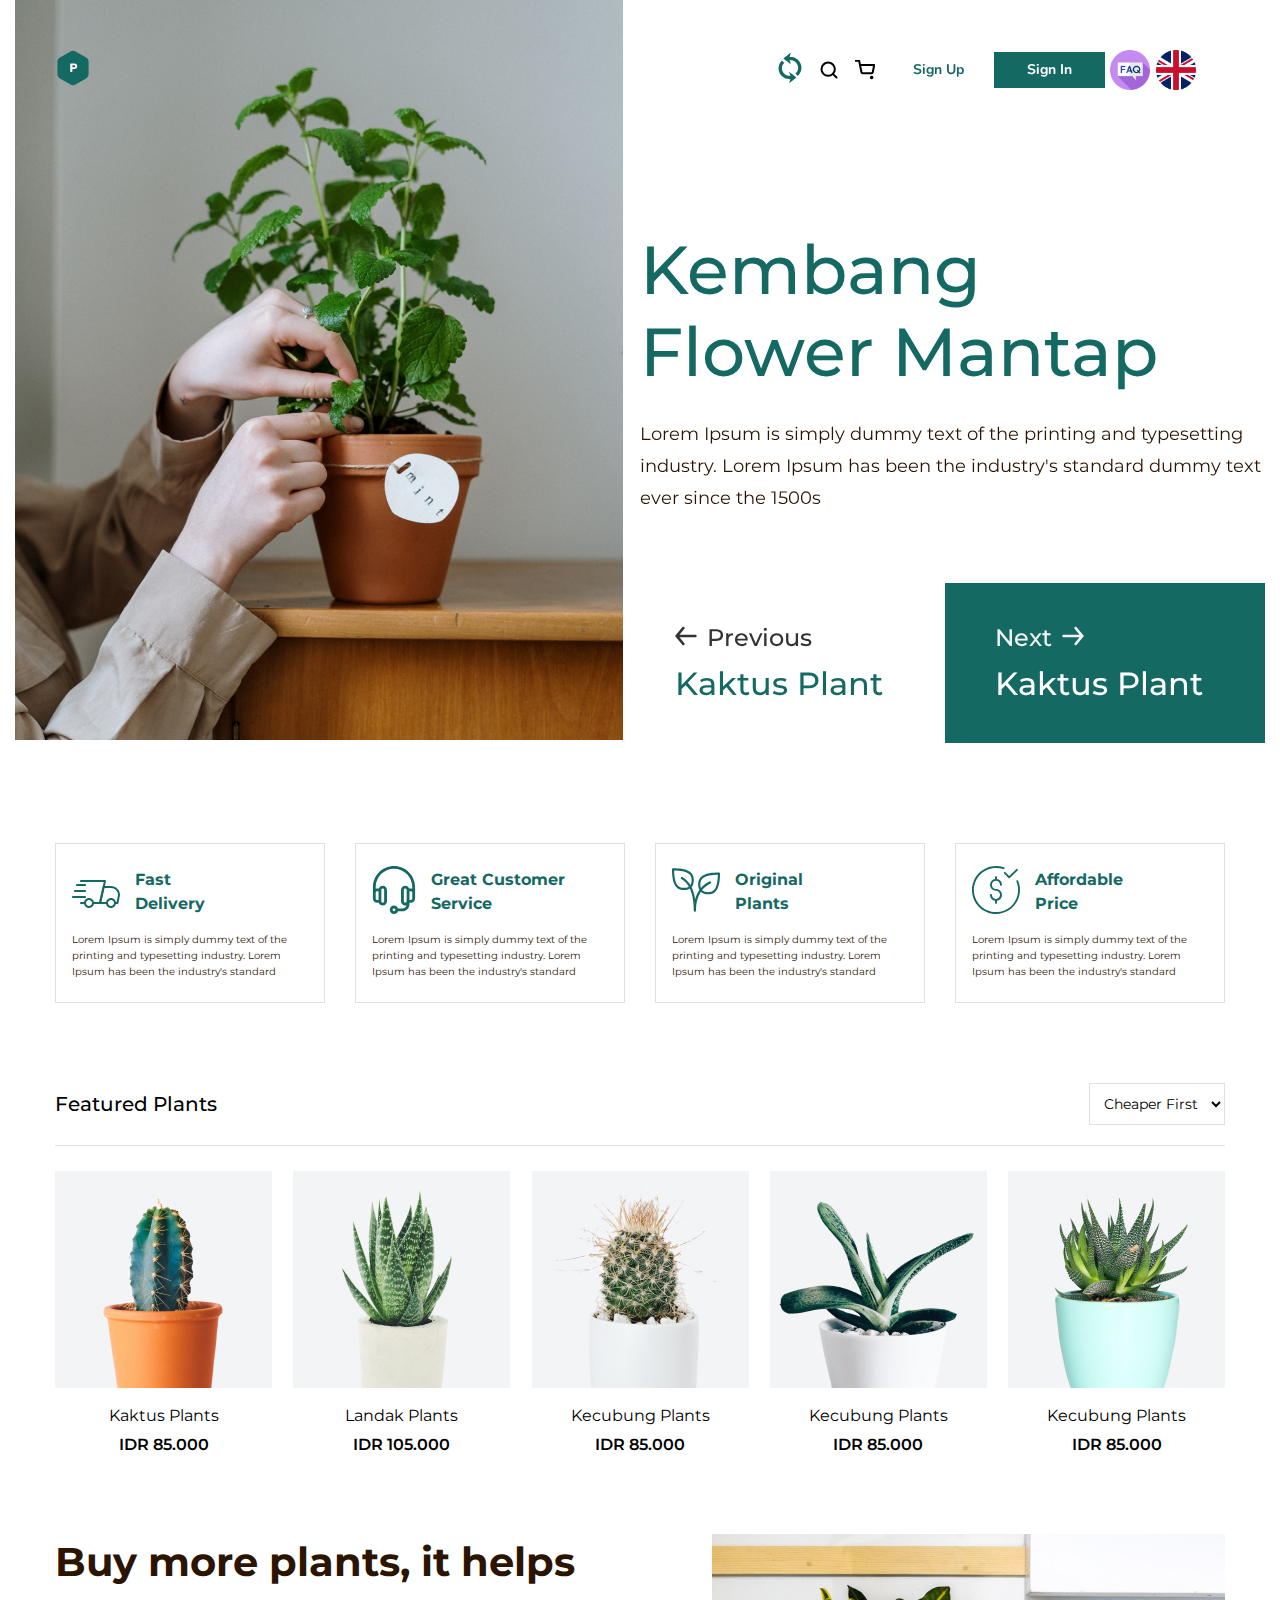
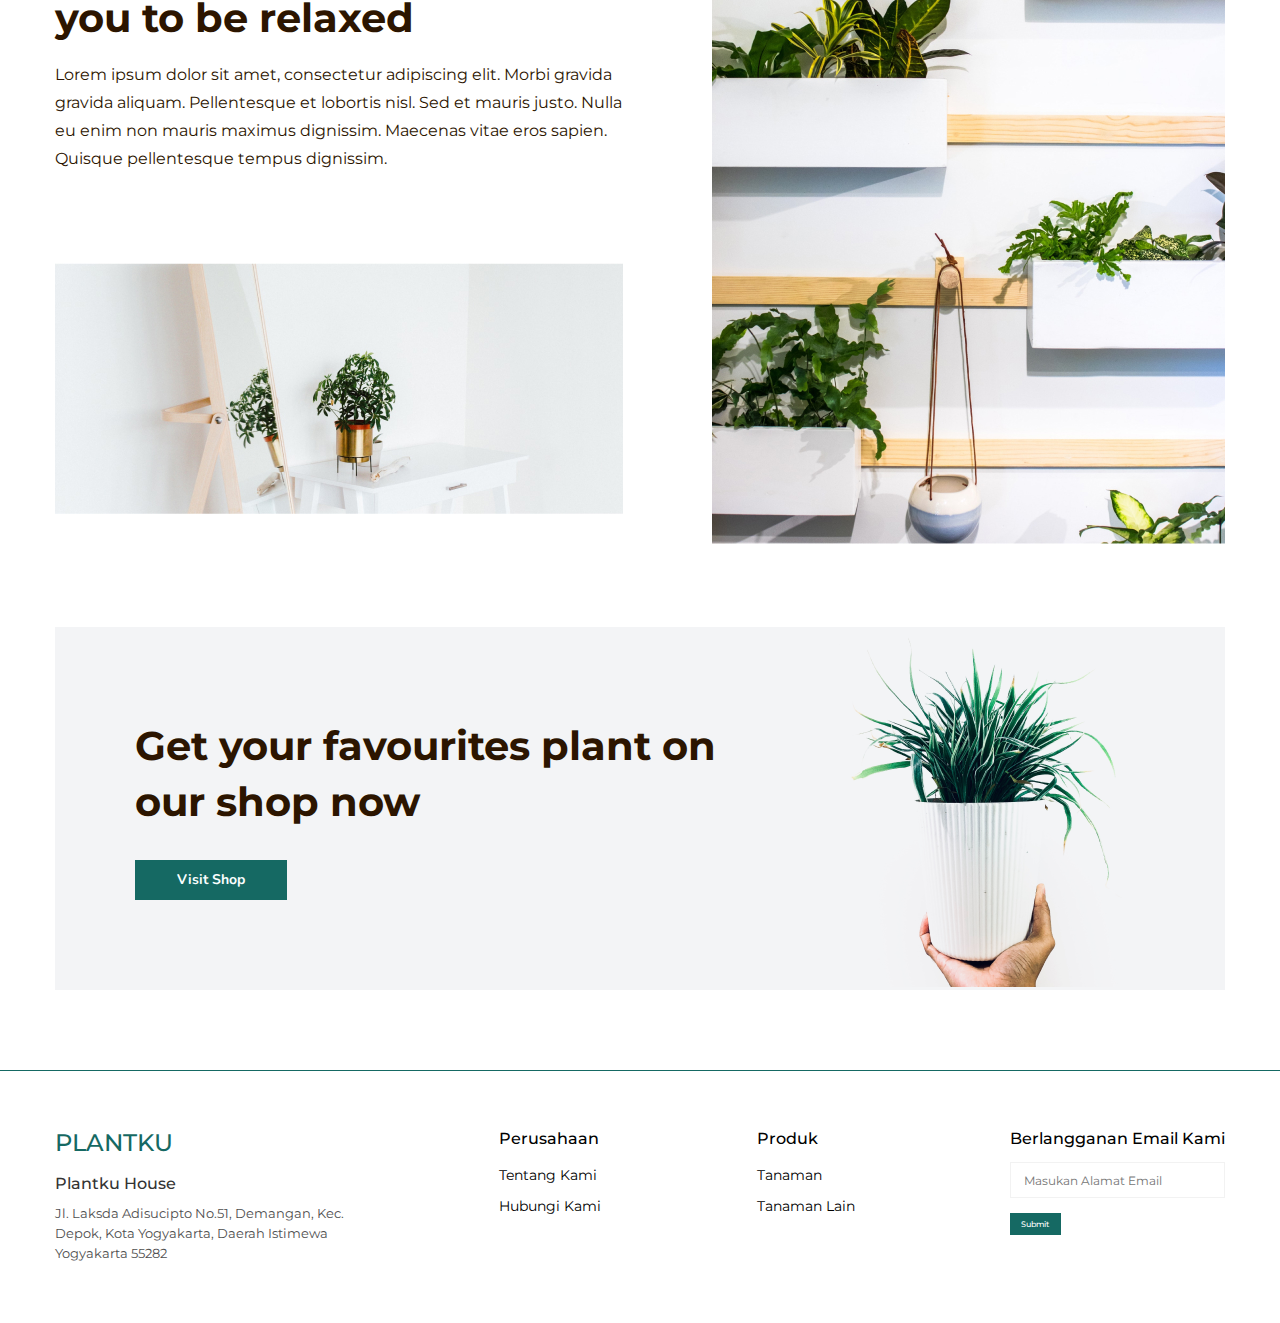
==== commit eb0248eb: "3 часа ночи а я делаю перводик. Ещё и др, как здорово." ====
--- a/index.html
+++ b/index.html
@@ -252,7 +252,7 @@
                       Kembang <br />
                       Flower Mantap
                     </div>
-                    <div class="slider-item__content--text">
+                    <div class="slider-item__content--text" data-i18="sliderText1">
                       Lorem Ipsum is simply dummy text of the printing <br />
                       and typesetting industry. Lorem Ipsum has been the <br />
                       industry's standard dummy text ever since the 1500s,
@@ -276,7 +276,7 @@
                       Kembang <br />
                       Flower Mantap
                     </div>
-                    <div class="slider-item__content--text">
+                    <div class="slider-item__content--text" data-i18="sliderItemDelivery">
                       Lorem Ipsum is simply dummy text of the printing <br />
                       and typesetting industry. Lorem Ipsum has been the <br />
                       industry's standard dummy text ever since the 1500s,
@@ -331,7 +331,7 @@
                       />
                     </svg>
                   </div>
-                  <div class="slider__btn--text prev-btn">Previous</div>
+                  <div class="slider__btn--text prev-btn" data-i18="PreviousText">Previous</div>
                 </div>
                 <div class="slider-name prev-name">Kaktus Plant</div>
               </button>
@@ -339,7 +339,7 @@
             <div class="slider-buttons__items">
               <button class="itc-slider-btn itc-slider-btn-next slider-next-bg">
                 <div class="slider__btn">
-                  <div class="slider__btn--text next-btn">Next</div>
+                  <div class="slider__btn--text next-btn" data-i18="NextText">Next</div>
                   <div class="slider__btn--icon">
                     <svg
                       width="22"
@@ -427,7 +427,7 @@
                 Delivery
               </div>
             </div>
-            <div class="features-item__text">
+            <div class="features-item__text" data-i18="DeliveryText">
               Lorem Ipsum is simply dummy text of the printing and typesetting
               industry. Lorem Ipsum has been the industry's standard
             </div>
@@ -455,7 +455,7 @@
                 Service
               </div>
             </div>
-            <div class="features-item__text">
+            <div class="features-item__text" data-i18="CutstomerText">
               Lorem Ipsum is simply dummy text of the printing and typesetting
               industry. Lorem Ipsum has been the industry's standard
             </div>
@@ -498,7 +498,7 @@
                 Plants
               </div>
             </div>
-            <div class="features-item__text">
+            <div class="features-item__text" data-i18="OriginalPlants">
               Lorem Ipsum is simply dummy text of the printing and typesetting
               industry. Lorem Ipsum has been the industry's standard
             </div>
@@ -541,7 +541,7 @@
                 Price
               </div>
             </div>
-            <div class="features-item__text">
+            <div class="features-item__text" data-i18="AffordablePrice">
               Lorem Ipsum is simply dummy text of the printing and typesetting
               industry. Lorem Ipsum has been the industry's standard
             </div>
@@ -634,11 +634,11 @@
       <div class="container">
         <div class="buy-plants-wrapper">
           <div class="buy-plants-item">
-            <div class="buy-plants__title">
+            <div class="buy-plants__title" data-i18="BuyMorePlantsText">
               Buy more plants, it <br />
               helps you to be relaxed
             </div>
-            <div class="buy-plants__text">
+            <div class="buy-plants__text" data-i18="BuyMorePlantsMainText">
               Lorem ipsum dolor sit amet, consectetur adipiscing elit. Morbi
               <br />
               gravida gravida aliquam. Pellentesque et lobortis nisl. Sed et
@@ -666,7 +666,7 @@
       <div class="container">
         <div class="plants-banner-wrap">
           <div class="plants-banner__content">
-            <div class="plants-banner__title">
+            <div class="plants-banner__title" data-i18="GetPlant">
               Get your favourites plant on <br />
               our shop now
             </div>
@@ -695,13 +695,13 @@
                 alt="CactusButton"
               >
                 <img src="assets/img/FAQ/cactus.png" />
-                <div class="ButtonH1">
+                <div class="ButtonH1" data-i18="TypesOfFlowerText">
                   <a
                     >Какие виды цветов <br />
                     вы продаете?</a
                   >
                 </div>
-                <div class="ButtonH2">
+                <div class="ButtonH2" data-i18="TypesOfFlowerMainText">
                   <a
                     >Ознакомьтесь с нашим широким <br />
                     ассортиментом растений</a
@@ -714,13 +714,13 @@
                 alt="TimeButton"
               >
                 <img src="assets/img/FAQ/hourglass.png" />
-                <div class="ButtonH1">
+                <div class="ButtonH1" data-i18="TimeText">
                   <a
                     >Как долго будут свежими <br />
                     купленные цветы?</a
                   >
                 </div>
-                <div class="ButtonH2">
+                <div class="ButtonH2" data-i18="TimeMainText">
                   <a>Узнайте сроки хранения <br />наших растений</a>
                 </div>
               </button>
@@ -730,10 +730,10 @@
                 alt="DeliveryButton"
               >
                 <img src="assets/img/FAQ/package.png" />
-                <div class="ButtonH1">
+                <div class="ButtonH1" data-i18="DeliveryFAQText">
                   <a>А что у нас интересного<br />по доставке?</a>
                 </div>
-                <div class="ButtonH2">
+                <div class="ButtonH2" data-i18="DeliveryFAQMainText">
                   <a>Узнайте о лучшей доставке<br />страны</a>
                 </div>
               </button>
@@ -743,13 +743,13 @@
                 alt="CreditsButton"
               >
                 <img src="assets/img/FAQ/credit-card.png" />
-                <div class="ButtonH1">
+                <div class="ButtonH1" data-i18="PaymentType">
                   <a
                     >Какие способы оплаты <br />
                     вы можете предложить?</a
                   >
                 </div>
-                <div class="ButtonH2">
+                <div class="ButtonH2" data-i18="PaymentMainType">
                   <a
                     >Выберите удобный способ<br />
                     оплаты для вас
@@ -765,36 +765,32 @@
                   class="FAQInfo-image"
                 />
                 <div class="FAQ_text">
-                  <div class="FAQInfoH1">
-                    <a>Какие способы оплаты вы можете предложить?</a>
-                  </div>
-                  <div class="FAQInfoH2">
-                    <a>Выберите удобный способ оплаты для вас </a>
+                  <div class="FAQInfoH1" data-i18="PaymentType">
+                  </div>
+                  <div class="FAQInfoH2" data-i18="PaymentMainType">
                   </div>
                 </div>
               </div>
               <div class="FAQSectionInformation">
                 <div class="FlowersFAQ">
                   <div class="Flower" alt="Rose">
-                    <div class="FlowerFAQH1" alt="ChangableText">
+                    <div class="FlowerFAQH1" alt="ChangableText" data-i18="RoseText">
                       <a> Розы </a>
                     </div>
                     <div class="FAQDesignLine"></div>
-                    <div class="FlowerFAQText">
-                      <a>
+                    <div class="FlowerFAQText" data-i18="RoseMainText">
                         Классика цветочного мира. У нас вы найдете розы
                         различных расцветок, от нежных пастельных тонов до
                         насыщенных красных. Мы поставляем розы как местного, так
                         и импортного производства.
-                      </a>
                     </div>
                   </div>
                   <div class="Flower" alt="Lilii">
-                    <div class="FlowerFAQH1">
+                    <div class="FlowerFAQH1" data-i18="Liliy">
                       <a> Лилии </a>
                     </div>
                     <div class="FAQDesignLine"></div>
-                    <div class="FlowerFAQText">
+                    <div class="FlowerFAQText" data-i18="LiliyMainText" >
                       <a>
                         Великолепные цветы с завораживающей формой и насыщенным
                         ароматом. В продаже лилии Ориентальные, Азиатские,
@@ -803,11 +799,11 @@
                     </div>
                   </div>
                   <div class="Flower" alt="Gwozdiki">
-                    <div class="FlowerFAQH1">
+                    <div class="FlowerFAQH1" data-i18="GwozdikiText">
                       <a> Гвоздики </a>
                     </div>
                     <div class="FAQDesignLine"></div>
-                    <div class="FlowerFAQText">
+                    <div class="FlowerFAQText" data-i18="GwozdikiMainText">
                       <a>
                         Яркие, долговечные цветы, широко используемые в букетах
                         и композициях. Мы предлагаем классические гвоздики, а
@@ -816,11 +812,11 @@
                     </div>
                   </div>
                   <div class="Flower" alt="Tulpanu">
-                    <div class="FlowerFAQH1">
+                    <div class="FlowerFAQH1" data-i18="TyplanText">
                       <a> Тюльпаны </a>
                     </div>
                     <div class="FAQDesignLine"></div>
-                    <div class="FlowerFAQText">
+                    <div class="FlowerFAQText" data-i18="TyplanMainText">
                       <a>
                         Весенние цветы с широкой палитрой цветов, от нежных
                         пастельных до насыщенных ярких оттенков.
@@ -1052,6 +1048,7 @@
     <script src="assets/js/scripts.js"></script>
     <script src="assets/js/FAQModal.js"></script>
     <script src="assets/js/LanguageChange.js"></script>
+    <script src="assets/js/LanguageChangeBurger.js"></script>
     <script src="assets/js/Registration.js"></script>
     <script src="assets/js/authorization.js"></script>
   </body>
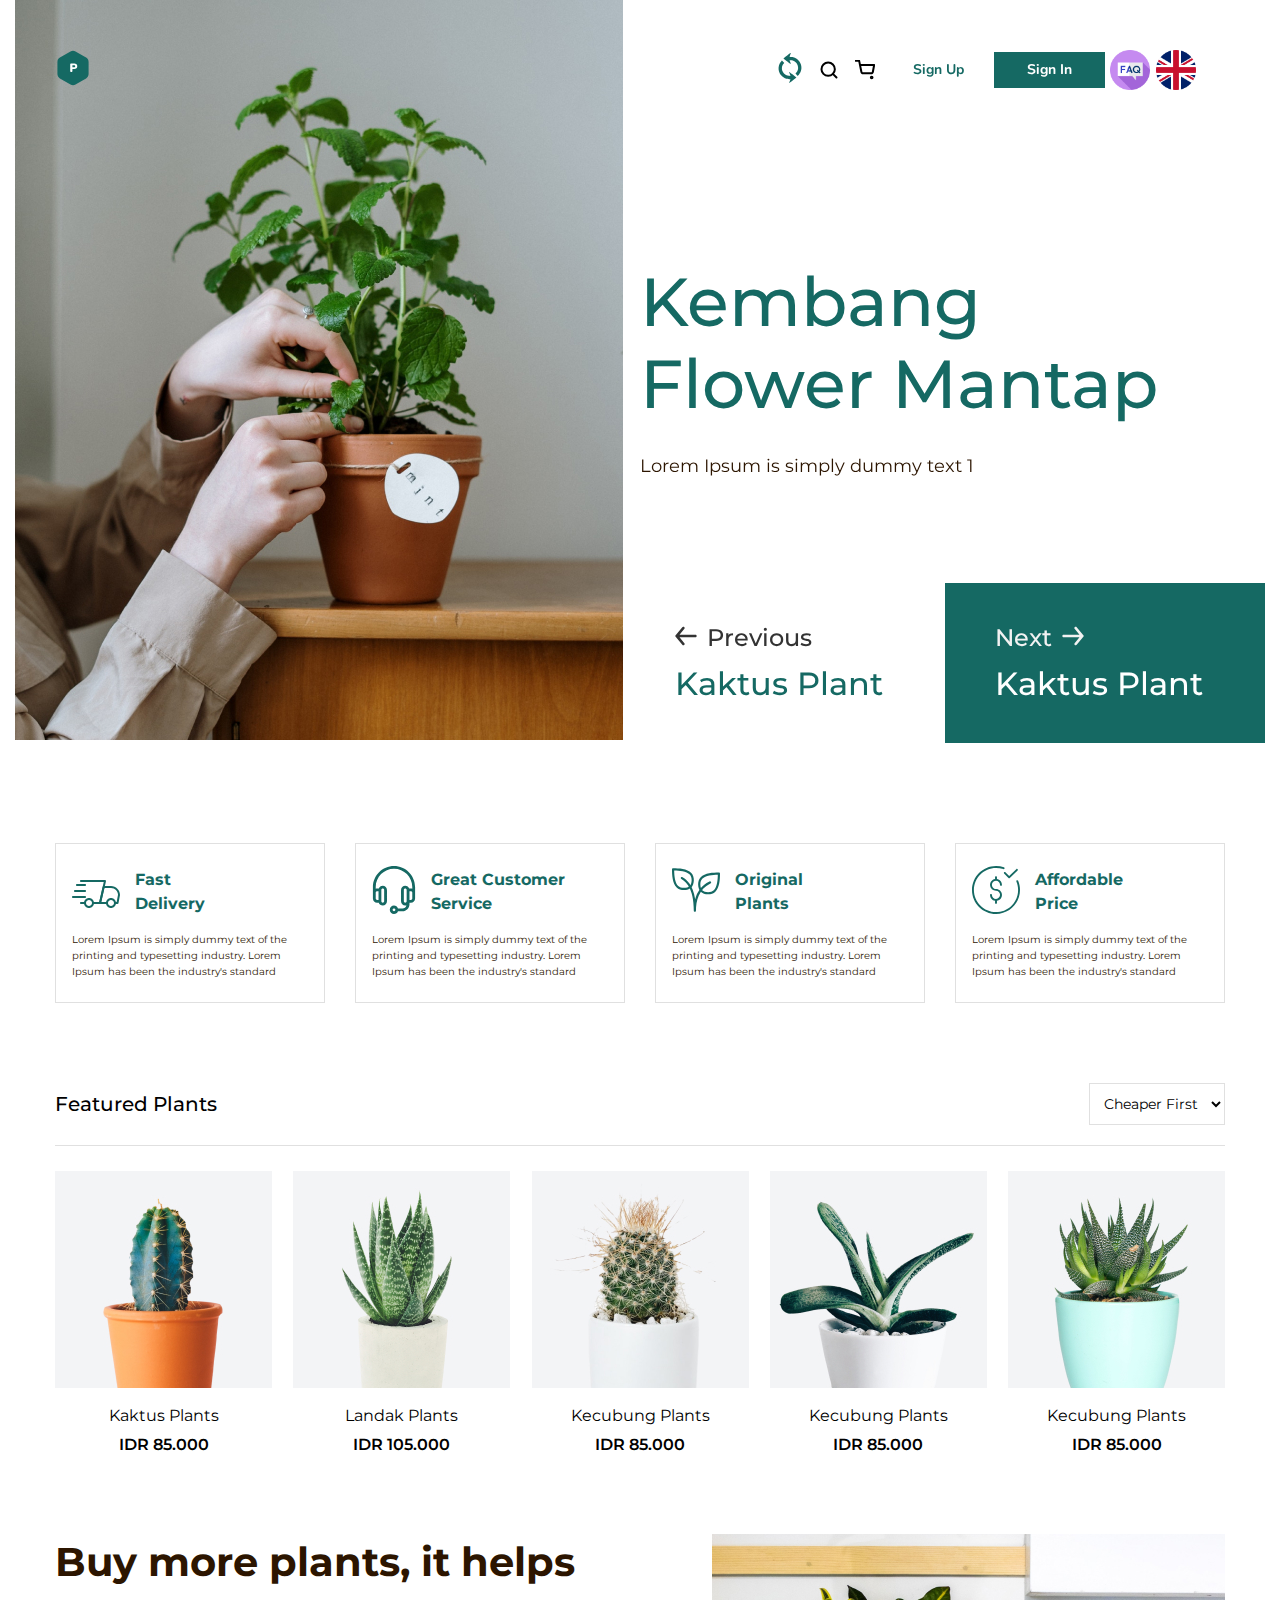
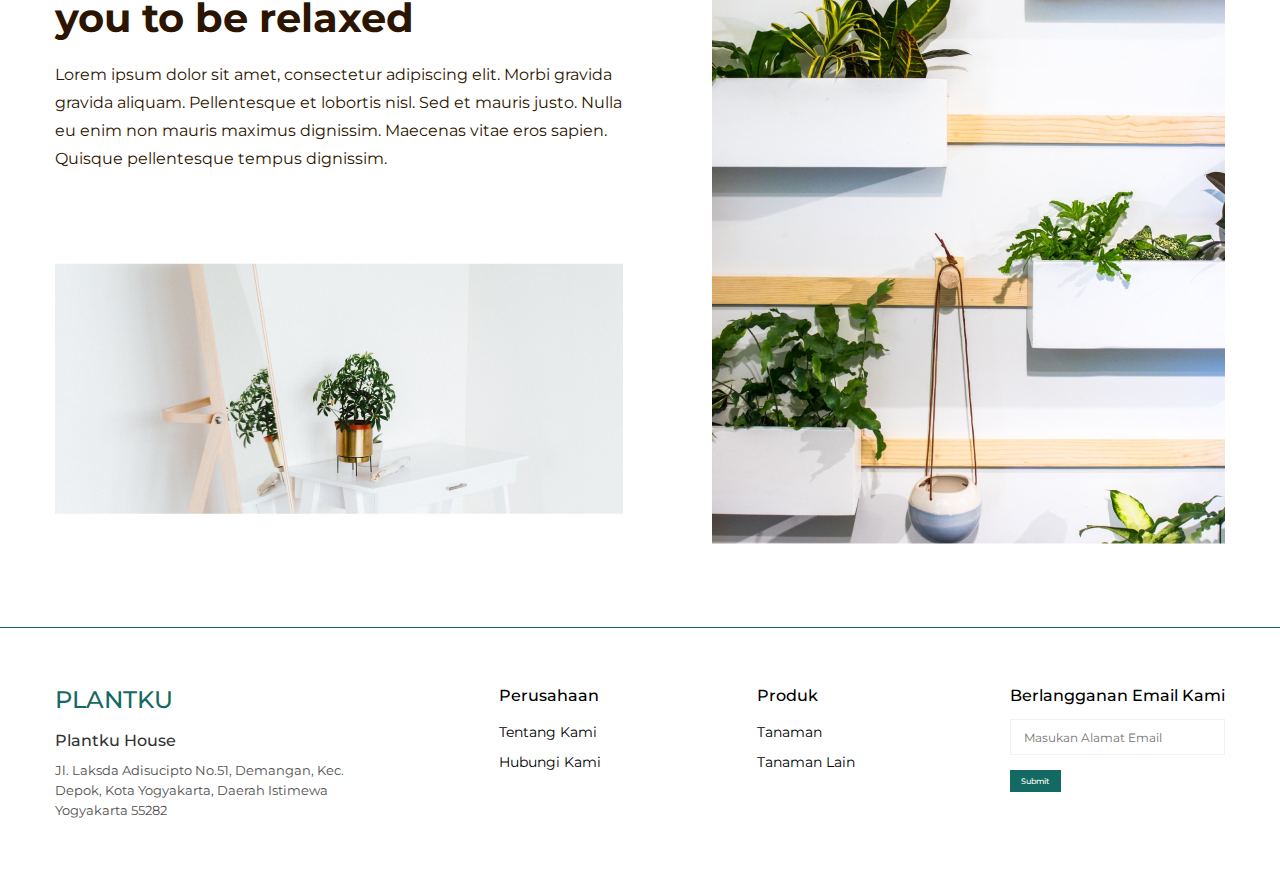
==== commit 839b2698: "Добавлено 3 страница, первод на ru eng, тёмная и светлая темы. Доработана FAQ, а также бургер меню" ====
--- a/index.html
+++ b/index.html
@@ -18,6 +18,8 @@
     <link rel="stylesheet" href="assets/css/itc-slider.css" />
     <link rel="stylesheet" href="assets/css/style.css" />
     <link rel = "stylesheet" href = assets/css/FAQStyle.css>
+    <link rel = "stylesheet" href = assets/css/Reviews.css>
+    <link rel = "stylesheet" href = assets/css/Coockies.css>
   </head>
   <body>
     <!-- Header -->
@@ -157,11 +159,11 @@
                 </button>
               </div>
               <div class="mobile-menu">
-                <span class="mobile-menu__item"></span>
+                <img src="assets/img/menu.png" alt="Menu Icon">
               </div>
             </div>
             <div class="header-buttons__item header-buttons__item--mobile">
-              <div id = "NonRegUser" class="sign-up">
+              <div id ="NonRegUser" class="sign-up">
                 <a
                   href="#"
                   class="header-buttons__link sign-up--color js-open-modal"
@@ -205,21 +207,18 @@
                 <a href="#" class="mobile-nav__link">Главная</a>
               </div>
               <div class="mobile-nav__item">
-                <a href="#" class="mobile-nav__link">О нас</a>
-              </div>
-              <div class="mobile-nav__item">
-                <a href="#" class="mobile-nav__link">Товары</a>
-              </div>
-              <div class="mobile-nav__item">
-                <a href="#" class="mobile-nav__link">Контакты</a>
+                <a href="#" class="mobile-nav__link">Отзывы</a>
               </div>
             </div>
             <div class="mobile-nav-items mobile-nav__output">
               <div class="mobile-nav__item">
-                <a href="#" class="mobile-nav__link">Вход</a>
+                <a href="#" id = "NonRegUser" class="mobile-nav__link sign-in--color js-open-modal sign-in--bg" data-modal="2">Вход</a>
               </div>
               <div class="mobile-nav__item">
-                <a href="#" class="mobile-nav__link">Регистрация</a>
+                <a href="#" id = "NonRegUser" class="mobile-nav__link sign-in--color js-open-modal sign-in--bg" data-modal="1">Регистрация</a>
+              </div>
+              <div class="mobile-nav__item log-out">
+                <a href="#" id = "RegUser" class="mobile-nav__link">Выход</a>
               </div>
             </div>
           </div>
@@ -253,9 +252,7 @@
                       Flower Mantap
                     </div>
                     <div class="slider-item__content--text" data-i18="sliderText1">
-                      Lorem Ipsum is simply dummy text of the printing <br />
-                      and typesetting industry. Lorem Ipsum has been the <br />
-                      industry's standard dummy text ever since the 1500s,
+                      Lorem Ipsum is simply dummy text of the printing 1
                     </div>
                   </div>
                 </div>
@@ -266,7 +263,7 @@
                 <div class="slider-item">
                   <div class="slider-item__image">
                     <img
-                      src="assets/img/slider/1.jpg"
+                      src="assets/img/slider/2.png"
                       alt=""
                       class="slider-item__img"
                     />
@@ -276,7 +273,7 @@
                       Kembang <br />
                       Flower Mantap
                     </div>
-                    <div class="slider-item__content--text" data-i18="sliderItemDelivery">
+                    <div class="slider-item__content--text" data-i18="sliderText2">
                       Lorem Ipsum is simply dummy text of the printing <br />
                       and typesetting industry. Lorem Ipsum has been the <br />
                       industry's standard dummy text ever since the 1500s,
@@ -290,7 +287,7 @@
                 <div class="slider-item">
                   <div class="slider-item__image">
                     <img
-                      src="assets/img/slider/1.jpg"
+                      src="assets/img/slider/3.png"
                       alt=""
                       class="slider-item__img"
                     />
@@ -300,7 +297,7 @@
                       Kembang <br />
                       Flower Mantap
                     </div>
-                    <div class="slider-item__content--text">
+                    <div class="slider-item__content--text" data-i18 = "sliderText3">
                       Lorem Ipsum is simply dummy text of the printing <br />
                       and typesetting industry. Lorem Ipsum has been the <br />
                       industry's standard dummy text ever since the 1500s,
@@ -662,7 +659,7 @@
     </div>
 
     <!-- / end buy plants -->
-    <div class="plants-banner">
+    <div id = "RegUser" class="plants-banner">
       <div class="container">
         <div class="plants-banner-wrap">
           <div class="plants-banner__content">
@@ -725,6 +722,7 @@
                 </div>
               </button>
               <button
+                id = "RegUser"
                 class="faq-button"
                 data-content="PackageFaqContent"
                 alt="DeliveryButton"
@@ -772,56 +770,14 @@
                 </div>
               </div>
               <div class="FAQSectionInformation">
-                <div class="FlowersFAQ">
-                  <div class="Flower" alt="Rose">
-                    <div class="FlowerFAQH1" alt="ChangableText" data-i18="RoseText">
-                      <a> Розы </a>
+                <div class="MapContainer">
+                  <div class="FlowerFAQH1" data-i18="ReviewsModal">
                     </div>
-                    <div class="FAQDesignLine"></div>
-                    <div class="FlowerFAQText" data-i18="RoseMainText">
-                        Классика цветочного мира. У нас вы найдете розы
-                        различных расцветок, от нежных пастельных тонов до
-                        насыщенных красных. Мы поставляем розы как местного, так
-                        и импортного производства.
+                    <div class="FlowerFAQText" data-i18 = "ReviewMainText">
                     </div>
-                  </div>
-                  <div class="Flower" alt="Lilii">
-                    <div class="FlowerFAQH1" data-i18="Liliy">
-                      <a> Лилии </a>
+                    <div class="FlowerFAQText" data-i18 = "ReviewMainText2">
                     </div>
-                    <div class="FAQDesignLine"></div>
-                    <div class="FlowerFAQText" data-i18="LiliyMainText" >
-                      <a>
-                        Великолепные цветы с завораживающей формой и насыщенным
-                        ароматом. В продаже лилии Ориентальные, Азиатские,
-                        Трубчатые и другие разновидности.
-                      </a>
-                    </div>
-                  </div>
-                  <div class="Flower" alt="Gwozdiki">
-                    <div class="FlowerFAQH1" data-i18="GwozdikiText">
-                      <a> Гвоздики </a>
-                    </div>
-                    <div class="FAQDesignLine"></div>
-                    <div class="FlowerFAQText" data-i18="GwozdikiMainText">
-                      <a>
-                        Яркие, долговечные цветы, широко используемые в букетах
-                        и композициях. Мы предлагаем классические гвоздики, а
-                        также необычные сорта с махровыми и крупными цветками.
-                      </a>
-                    </div>
-                  </div>
-                  <div class="Flower" alt="Tulpanu">
-                    <div class="FlowerFAQH1" data-i18="TyplanText">
-                      <a> Тюльпаны </a>
-                    </div>
-                    <div class="FAQDesignLine"></div>
-                    <div class="FlowerFAQText" data-i18="TyplanMainText">
-                      <a>
-                        Весенние цветы с широкой палитрой цветов, от нежных
-                        пастельных до насыщенных ярких оттенков.
-                      </a>
-                    </div>
+                    <a href="reviews.html" class="green-button" data-i18="ReviewsButton" >Go to Target Page</a>
                   </div>
                 </div>
               </div>
@@ -1042,7 +998,14 @@
         </form>
       </div>
     </div>
-    <div class="overlay js-overlay-modal"></div>
+
+    <div id="cookieModal" class="modalCoockie">
+      <div class="modalCoockie-content">
+        <span class="close-button">&times;</span>
+        <h2>Файлы cookie</h2>
+        <div id="cookieInfo"></div>
+      </div>
+    </div>
 
     <script src="assets/js/itc-slider.min.js"></script>
     <script src="assets/js/scripts.js"></script>
--- a/assets/css/style.css
+++ b/assets/css/style.css
@@ -77,6 +77,37 @@
 body.dark-theme .cart{
   filter: invert(100%);
 }
+body.dark-theme .mobile-menu {
+  filter: invert(100%);
+
+}
+body.dark-theme .mobile-nav.active{
+  color: #111112;
+  background-color: #111112; /* White */
+}
+body.dark-theme .following{
+  background-color: #111112;
+  border-left: black;
+  border-right: black;
+}
+body.dark-theme .following-link{
+  color: white;
+}
+body.dark-theme .review-item{
+  background-color: #151515;
+}
+body.dark-theme .modal{
+  border: 2px solid white;
+  background-color: #111112;
+}
+
+@media (max-width: 900px) {
+  body.dark-theme header {
+    color: #111112;
+    background-color: #111112;
+  }
+}
+
 
 .change-theme {
   background: none;
@@ -92,6 +123,10 @@
   font-size: 14px;
   font-weight: 700;
   text-transform: uppercase;
+}
+
+.backButton img{
+width: 30px;
 }
 
 .overlay {
@@ -117,7 +152,7 @@
   max-width: 500px;
   /*  Центрируем и задаем z-index */
   position: fixed;
-  top: 25%;
+  top: 50%;
   left: 50%;
   transform: translate(-50%, -50%);
   z-index: 30; /* Должен быть выше чем у подложки*/
@@ -556,6 +591,11 @@
 .header-buttons {
   display: flex;
   align-items: center;
+}
+.mobile-menu img{
+  width: 20px;
+  height: 20px;
+  margin-top: -1px;
 }
 
 .header-buttons__item {
@@ -1832,7 +1872,6 @@
     right: 0;
     z-index: 9999;
     background: #fff;
-    padding: 10px 0;
     border-bottom: 1px solid #156963;
   }
   .mobile-menu {
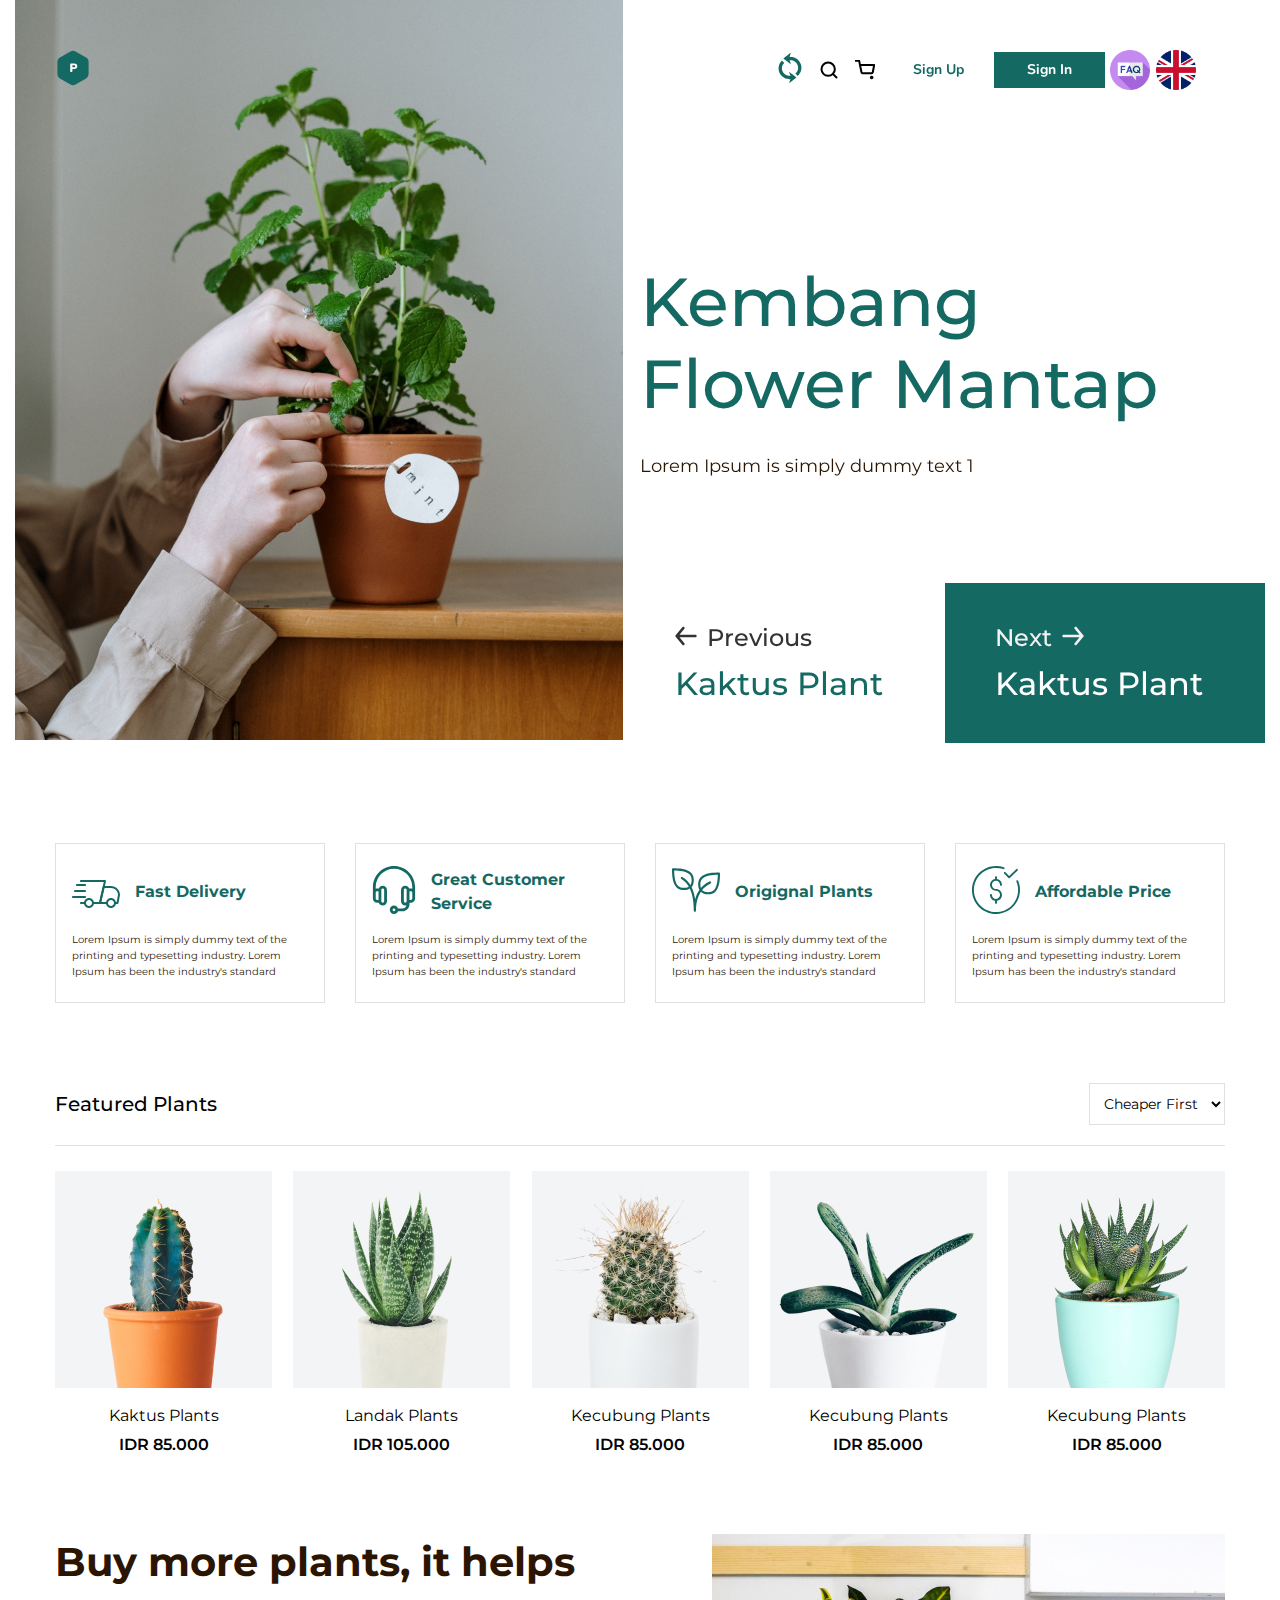
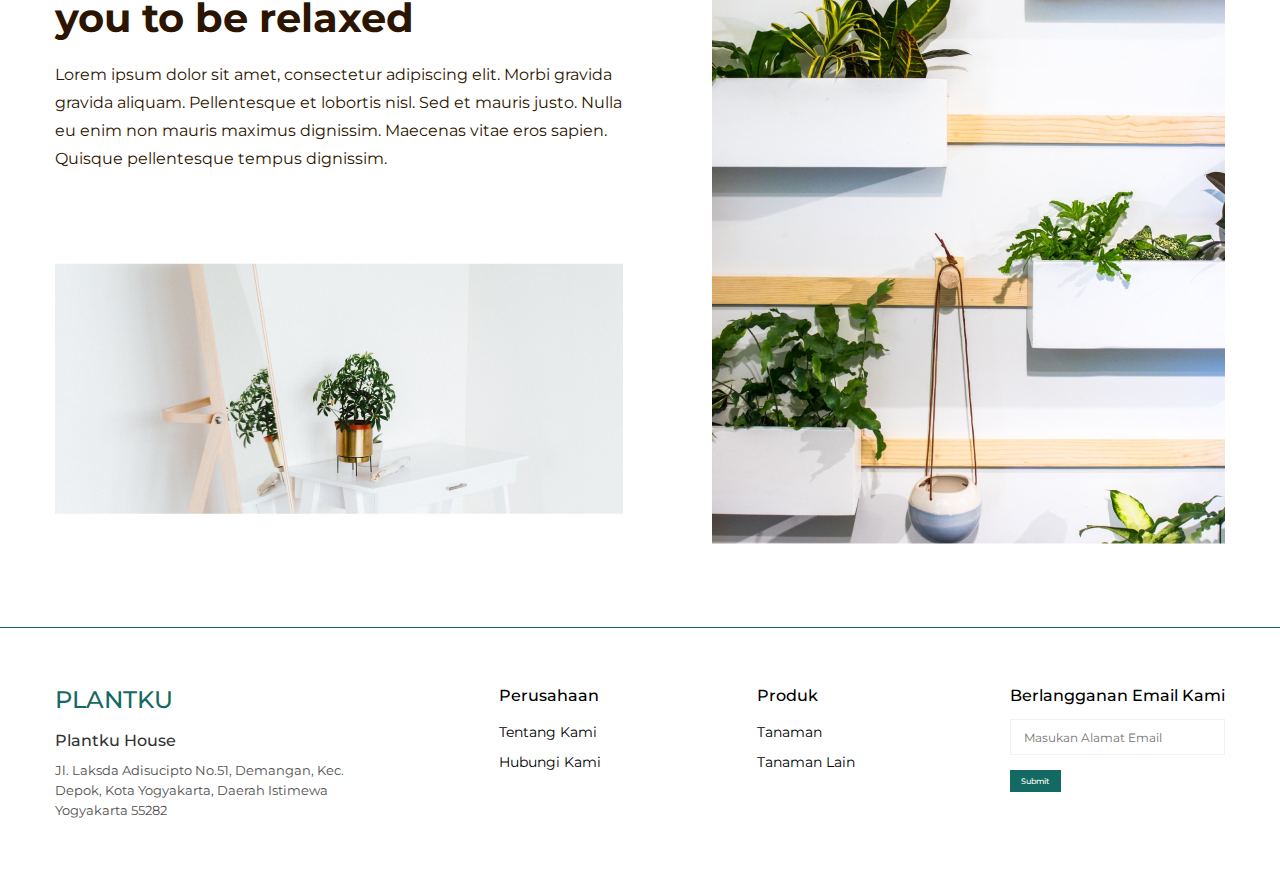
==== commit b546b110: "Добавлено всплывающее окно." ====
--- a/index.html
+++ b/index.html
@@ -204,21 +204,21 @@
           <div class="mobile-nav__wrap">
             <div class="mobile-nav-items">
               <div class="mobile-nav__item">
-                <a href="#" class="mobile-nav__link">Главная</a>
+                <a href="#" class="mobile-nav__link" data-i18="NavMain">Главная</a>
               </div>
               <div class="mobile-nav__item">
-                <a href="#" class="mobile-nav__link">Отзывы</a>
+                <a href="#" class="mobile-nav__link" data-i18="NavReviews">Отзывы</a>
               </div>
             </div>
             <div class="mobile-nav-items mobile-nav__output">
               <div class="mobile-nav__item">
-                <a href="#" id = "NonRegUser" class="mobile-nav__link sign-in--color js-open-modal sign-in--bg" data-modal="2">Вход</a>
+                <a href="#" id = "NonRegUser" class="mobile-nav__link sign-in--color js-open-modal sign-in--bg" data-modal="2" data-i18="NavLogIn">Вход</a>
               </div>
               <div class="mobile-nav__item">
-                <a href="#" id = "NonRegUser" class="mobile-nav__link sign-in--color js-open-modal sign-in--bg" data-modal="1">Регистрация</a>
+                <a href="#" id = "NonRegUser" class="mobile-nav__link sign-in--color js-open-modal sign-in--bg" data-modal="1" data-i18="NavSignUp">Регистрация</a>
               </div>
               <div class="mobile-nav__item log-out">
-                <a href="#" id = "RegUser" class="mobile-nav__link">Выход</a>
+                <a href="#" id = "RegUser" class="mobile-nav__link" data-i18="NavLogOut">Выход</a>
               </div>
             </div>
           </div>
@@ -419,7 +419,7 @@
                   </defs>
                 </svg>
               </div>
-              <div class="features-item__title">
+              <div class="features-item__title" data-i18="FastDelivery" >
                 Fast <br />
                 Delivery
               </div>
@@ -447,7 +447,7 @@
                   />
                 </svg>
               </div>
-              <div class="features-item__title">
+              <div class="features-item__title" data-i18="CustomerText">
                 Great Customer <br />
                 Service
               </div>
@@ -490,7 +490,7 @@
                   </defs>
                 </svg>
               </div>
-              <div class="features-item__title">
+              <div class="features-item__title" data-i18="OriginalPlantsText">
                 Original <br />
                 Plants
               </div>
@@ -533,7 +533,7 @@
                   </defs>
                 </svg>
               </div>
-              <div class="features-item__title">
+              <div class="features-item__title" data-i18="AffordablePriceText">
                 Affordable <br />
                 Price
               </div>
@@ -999,15 +999,19 @@
       </div>
     </div>
 
-    <div id="cookieModal" class="modalCoockie">
-      <div class="modalCoockie-content">
-        <span class="close-button">&times;</span>
-        <h2>Файлы cookie</h2>
-        <div id="cookieInfo"></div>
+    <div id="cookie-popup" class="cookie-popup">
+      <div class="cookie-popup-content">
+        <h2>Мы используем файлы cookie</h2>
+        <p>Этот сайт использует файлы cookie, чтобы предоставить вам наилучший опыт использования. Нажимая "Принять", вы соглашаетесь на использование файлов cookie.</p>
+        <div class="cookie-popup-buttons">
+          <button id="cookie-accept-btn" class="cookie-accept-btn">Принять</button>
+          <button id="cookie-decline-btn" class="cookie-decline-btn">Отклонить</button>
+        </div>
       </div>
     </div>
 
     <script src="assets/js/itc-slider.min.js"></script>
+    <script src="assets\js\Coockies.js"></script>
     <script src="assets/js/scripts.js"></script>
     <script src="assets/js/FAQModal.js"></script>
     <script src="assets/js/LanguageChange.js"></script>
--- a/assets/css/style.css
+++ b/assets/css/style.css
@@ -80,6 +80,10 @@
 body.dark-theme .mobile-menu {
   filter: invert(100%);
 
+}
+body.dark-theme .choice-form{
+  color: white;
+  background-color: white;
 }
 body.dark-theme .mobile-nav.active{
   color: #111112;
